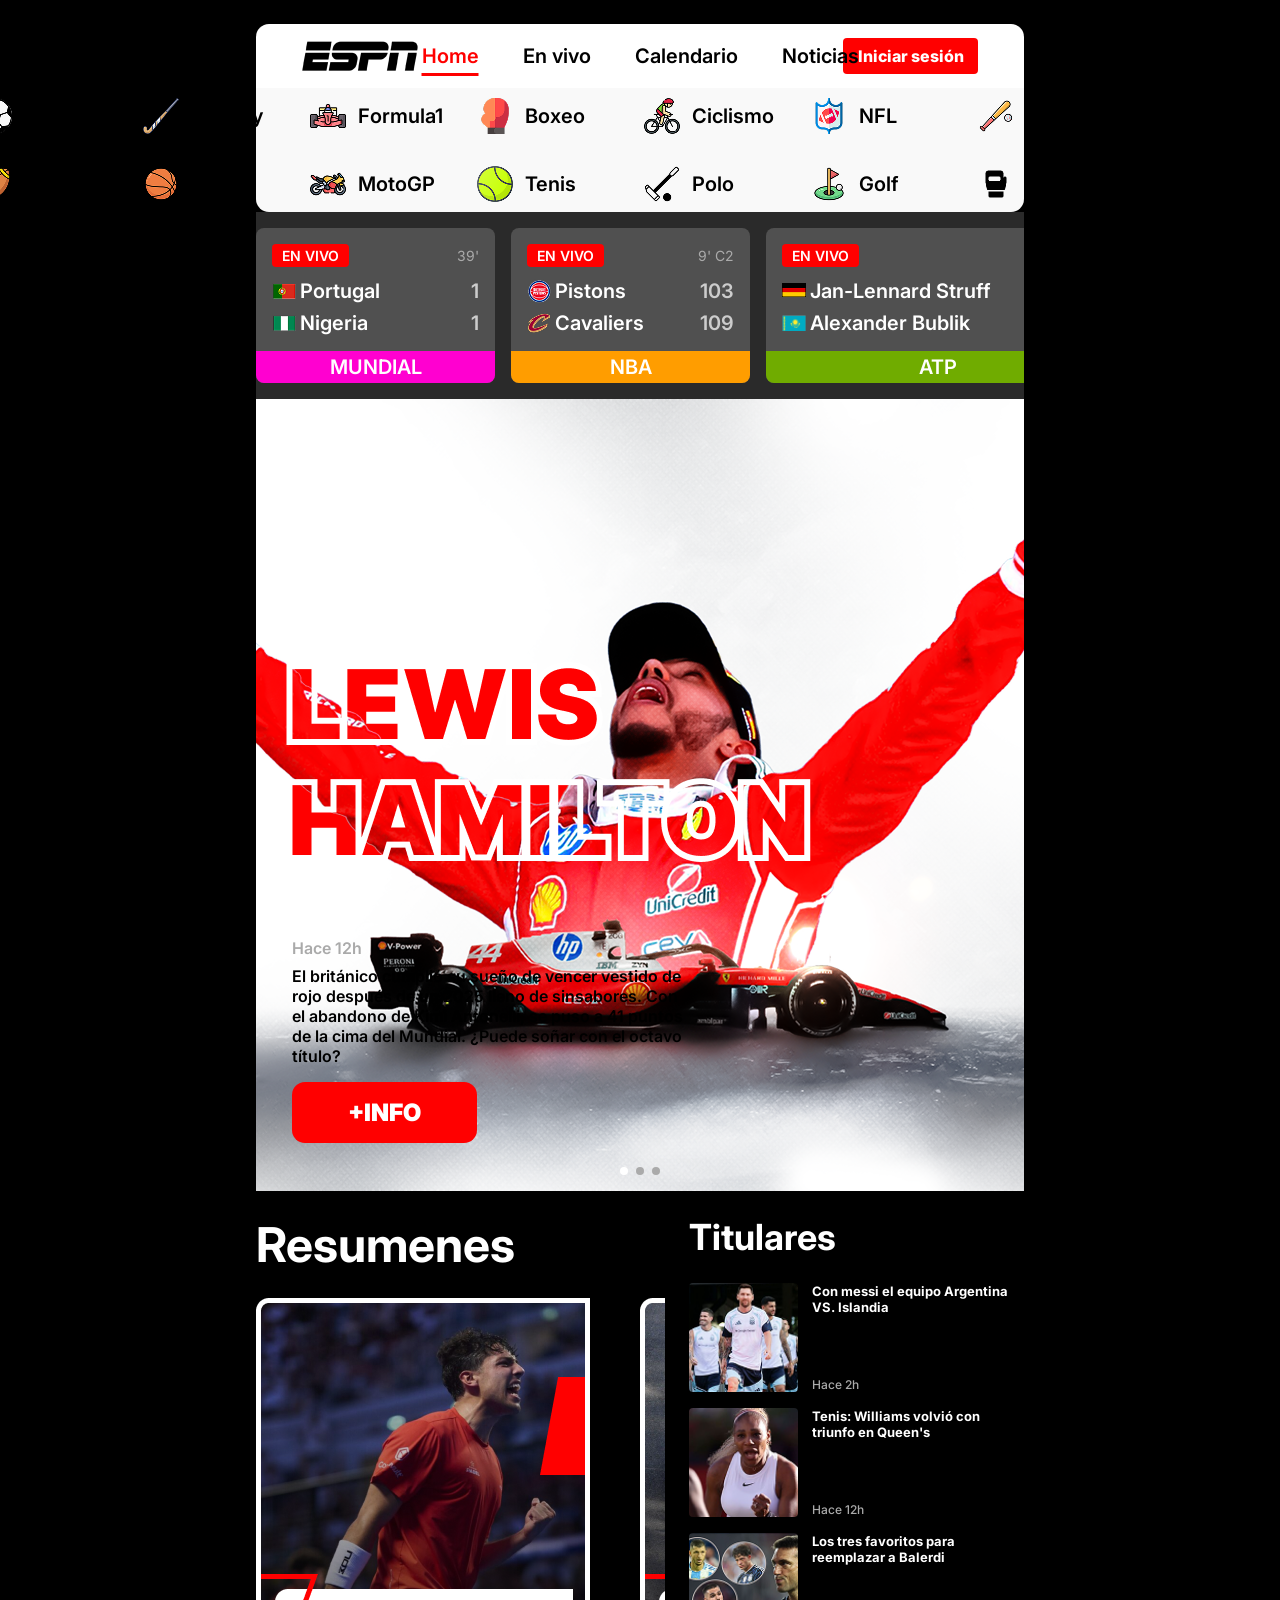
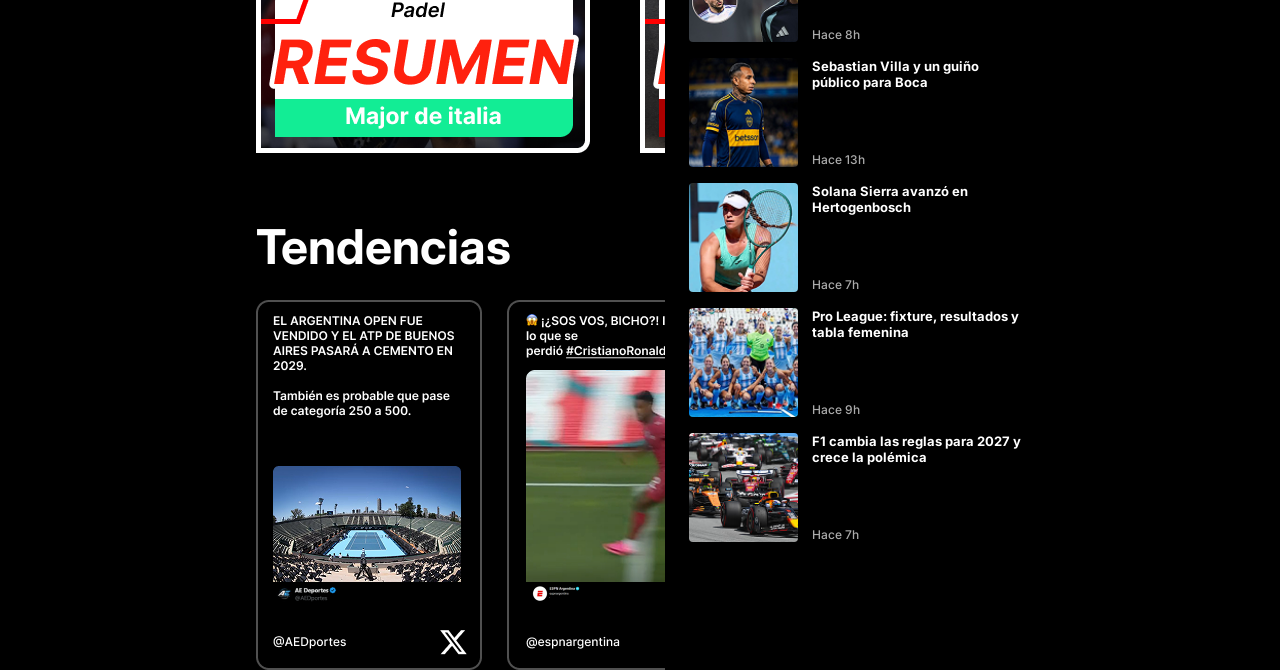
==== index.html @ 05c55518 "mas cambios potentes" ====
<!DOCTYPE html>
<html lang="es">
<head>
  <meta charset="UTF-8">
  <meta name="viewport" content="width=device-width, initial-scale=1.0">
  <title>ESPN Argentina</title>
  <link rel="preconnect" href="https://fonts.googleapis.com">
  <link rel="preconnect" href="https://fonts.gstatic.com" crossorigin>
  <link href="https://fonts.googleapis.com/css2?family=Inter:wght@400;500;600;700;800&display=swap" rel="stylesheet">
  <link rel="stylesheet" href="styles.css">
</head>
<body>

  <header class="navbar" id="navbar">
    <div class="navbar__inner">
      <a href="index.html" class="navbar__logo">
        <img src="assets/logo.png" alt="ESPN" width="116" height="30">
      </a>

      <nav class="navbar__nav">
        <a href="index.html" class="navbar__link navbar__link--active">Home</a>
        <a href="en-vivo.html" class="navbar__link">En vivo</a>
        <a href="calendario.html" class="navbar__link">Calendario</a>
        <a href="noticias.html" class="navbar__link">Noticias</a>
      </nav>

      <div class="navbar__actions">
        <button class="navbar__login">Iniciar sesión</button>
      </div>
    </div>
  </header>

  <!-- Grid de deportes: visible al cargar la home (Estado 2) -->
  <div class="sports-grid" id="sportsGrid">
    <div class="sports-grid__row">
      <a href="futbol.html" class="sports-grid__item">
        <img src="assets/menu/futbol.png" alt="" width="36" height="36">
        <span>Futbol</span>
      </a>
      <a href="hockey.html" class="sports-grid__item">
        <img src="assets/menu/hockey.png" alt="" width="36" height="36">
        <span>Hockey</span>
      </a>
      <a href="formula1.html" class="sports-grid__item">
        <img src="assets/menu/formula1.png" alt="" width="36" height="36">
        <span>Formula1</span>
      </a>
      <a href="boxeo.html" class="sports-grid__item">
        <img src="assets/menu/boxeo.png" alt="" width="36" height="36">
        <span>Boxeo</span>
      </a>
      <a href="ciclismo.html" class="sports-grid__item">
        <img src="assets/menu/ciclismo.png" alt="" width="36" height="36">
        <span>Ciclismo</span>
      </a>
      <a href="nfl.html" class="sports-grid__item">
        <img src="assets/menu/nfl.png" alt="" width="36" height="36">
        <span>NFL</span>
      </a>
      <a href="mlb.html" class="sports-grid__item">
        <img src="assets/menu/mlb.png" alt="" width="36" height="36">
        <span>MLB</span>
      </a>
      <a href="run.html" class="sports-grid__item">
        <img src="assets/menu/run.png" alt="" width="36" height="36">
        <span>RUN</span>
      </a>
    </div>
    <div class="sports-grid__row">
      <a href="rugby.html" class="sports-grid__item">
        <img src="assets/menu/rugby.png" alt="" width="36" height="36">
        <span>Rugby</span>
      </a>
      <a href="nba.html" class="sports-grid__item">
        <img src="assets/menu/nba.png" alt="" width="36" height="36">
        <span>NBA</span>
      </a>
      <a href="motogp.html" class="sports-grid__item">
        <img src="assets/menu/motogp.png" alt="" width="36" height="36">
        <span>MotoGP</span>
      </a>
      <a href="tenis.html" class="sports-grid__item">
        <img src="assets/menu/tenis.png" alt="" width="36" height="36">
        <span>Tenis</span>
      </a>
      <a href="polo.html" class="sports-grid__item">
        <img src="assets/menu/polo.png" alt="" width="36" height="36">
        <span>Polo</span>
      </a>
      <a href="golf.html" class="sports-grid__item">
        <img src="assets/menu/golf.png" alt="" width="36" height="36">
        <span>Golf</span>
      </a>
      <a href="mma.html" class="sports-grid__item">
        <img src="assets/menu/mma.png" alt="" width="36" height="36">
        <span>MMA</span>
      </a>
      <div class="sports-grid__item sports-grid__item--empty"></div>
    </div>
  </div>

  <!-- Flecha toggle: visible solo en Estado 1 (scrolleado) -->
  <button class="sports-toggle" id="sportsToggle" aria-label="Mostrar deportes">
    <svg width="36" height="36" viewBox="0 0 24 24" fill="none" stroke="currentColor" stroke-width="2" stroke-linecap="round" stroke-linejoin="round">
      <polyline points="6 9 12 15 18 9"></polyline>
    </svg>
  </button>

  <!-- Grid flotante: se abre con la flecha cuando ya se hizo scroll (no empuja contenido) -->
  <div class="sports-grid sports-grid--floating" id="sportsGridFloating">
    <div class="sports-grid__row">
      <a href="futbol.html" class="sports-grid__item">
        <img src="assets/menu/futbol.png" alt="" width="36" height="36">
        <span>Futbol</span>
      </a>
      <a href="hockey.html" class="sports-grid__item">
        <img src="assets/menu/hockey.png" alt="" width="36" height="36">
        <span>Hockey</span>
      </a>
      <a href="formula1.html" class="sports-grid__item">
        <img src="assets/menu/formula1.png" alt="" width="36" height="36">
        <span>Formula1</span>
      </a>
      <a href="boxeo.html" class="sports-grid__item">
        <img src="assets/menu/boxeo.png" alt="" width="36" height="36">
        <span>Boxeo</span>
      </a>
      <a href="ciclismo.html" class="sports-grid__item">
        <img src="assets/menu/ciclismo.png" alt="" width="36" height="36">
        <span>Ciclismo</span>
      </a>
      <a href="nfl.html" class="sports-grid__item">
        <img src="assets/menu/nfl.png" alt="" width="36" height="36">
        <span>NFL</span>
      </a>
      <a href="mlb.html" class="sports-grid__item">
        <img src="assets/menu/mlb.png" alt="" width="36" height="36">
        <span>MLB</span>
      </a>
      <a href="run.html" class="sports-grid__item">
        <img src="assets/menu/run.png" alt="" width="36" height="36">
        <span>RUN</span>
      </a>
    </div>
    <div class="sports-grid__row">
      <a href="rugby.html" class="sports-grid__item">
        <img src="assets/menu/rugby.png" alt="" width="36" height="36">
        <span>Rugby</span>
      </a>
      <a href="nba.html" class="sports-grid__item">
        <img src="assets/menu/nba.png" alt="" width="36" height="36">
        <span>NBA</span>
      </a>
      <a href="motogp.html" class="sports-grid__item">
        <img src="assets/menu/motogp.png" alt="" width="36" height="36">
        <span>MotoGP</span>
      </a>
      <a href="tenis.html" class="sports-grid__item">
        <img src="assets/menu/tenis.png" alt="" width="36" height="36">
        <span>Tenis</span>
      </a>
      <a href="polo.html" class="sports-grid__item">
        <img src="assets/menu/polo.png" alt="" width="36" height="36">
        <span>Polo</span>
      </a>
      <a href="golf.html" class="sports-grid__item">
        <img src="assets/menu/golf.png" alt="" width="36" height="36">
        <span>Golf</span>
      </a>
      <a href="mma.html" class="sports-grid__item">
        <img src="assets/menu/mma.png" alt="" width="36" height="36">
        <span>MMA</span>
      </a>
       <div class="sports-grid__item sports-grid__item--empty"></div>
    </div>
  </div>

<div class="scores-bar">
  <div class="scores-track">

    <a href="#" class="score-card">
      <div class="score-card__header">
        <span class="score-card__live">EN VIVO</span>
        <span class="score-card__time">39'</span>
      </div>
      <div class="score-card__teams">
        <div class="score-card__team">
          <img src="assets/banderas/portugal.png" alt="Portugal" width="24" height="24">
          <span class="score-card__name">Portugal</span>
          <span class="score-card__score">1</span>
        </div>
        <div class="score-card__team">
          <img src="assets/banderas/nigeria.png" alt="Nigeria" width="24" height="24">
          <span class="score-card__name">Nigeria</span>
          <span class="score-card__score">1</span>
        </div>
      </div>
      <span class="score-card__league" style="background-color: var(--color-mundial);">MUNDIAL</span>
    </a>

    <a href="#" class="score-card">
      <div class="score-card__header">
        <span class="score-card__live">EN VIVO</span>
        <span class="score-card__time">9' C2</span>
      </div>
      <div class="score-card__teams">
        <div class="score-card__team">
          <img src="assets/escudos/pistons.png" alt="Pistons" width="24" height="24">
          <span class="score-card__name">Pistons</span>
          <span class="score-card__score">103</span>
        </div>
        <div class="score-card__team">
          <img src="assets/escudos/cavaliers.png" alt="Cavaliers" width="24" height="24">
          <span class="score-card__name">Cavaliers</span>
          <span class="score-card__score">109</span>
        </div>
      </div>
      <span class="score-card__league" style="background-color: var(--color-nba);">NBA</span>
    </a>

    <a href="#" class="score-card score-card--tenis">
      <div class="score-card__header">
        <span class="score-card__live">EN VIVO</span>
        <span class="score-card__time">3er set</span>
      </div>
      <div class="score-card__teams">
        <div class="score-card__team">
          <img src="assets/banderas/alemania.png" alt="" width="24" height="24">
          <span class="score-card__name">Jan-Lennard Struff</span>
          <div class="score-card__sets">
            <span class="winner">6</span>
            <span class="winner">6</span>
            <span>2</span>
          </div>
        </div>
        <div class="score-card__team">
          <img src="assets/banderas/kazajistan.png" alt="" width="24" height="24">
          <span class="score-card__name">Alexander Bublik</span>
          <div class="score-card__sets">
            <span>7</span>
            <span>3</span>
            <span class="winner">6</span>
          </div>
        </div>
      </div>
      <span class="score-card__league" style="background-color: var(--color-tenis);">ATP</span>
    </a>

    <a href="#" class="score-card score-card--no-result">
      <div class="score-card__header">
        <span class="score-card__when">Hoy</span>
        <span class="score-card__time">20:00HS</span>
      </div>
      <div class="score-card__teams">
        <div class="score-card__team">
          <img src="assets/escudos/realmadrid.png" alt="Real Madrid" width="24" height="24">
          <span class="score-card__name">Real Madrid</span>
        </div>
        <div class="score-card__team">
          <img src="assets/escudos/barcelona.png" alt="Barcelona" width="24" height="24">
          <span class="score-card__name">Barcelona</span>
        </div>
      </div>
      <span class="score-card__league" style="background-color: var(--color-laliga);">LALIGA</span>
    </a>

    <a href="#" class="score-card">
      <div class="score-card__header">
        <span class="score-card__when">Mañana</span>
        <span class="score-card__time">21:30HS</span>
      </div>
      <div class="score-card__teams">
        <div class="score-card__team">
          <img src="assets/escudos/spurs.png" alt="Spurs" width="24" height="24">
          <span class="score-card__name">Spurs</span>
        </div>
        <div class="score-card__team">
          <img src="assets/escudos/knicks.png" alt="Knicks" width="24" height="24">
          <span class="score-card__name">Knicks</span>
        </div>
      </div>
      <span class="score-card__league" style="background-color: var(--color-nba);">NBA</span>
    </a>

  </div>
</div>

  <section class="hero">
    <div class="hero__track" id="heroTrack">
      <div class="hero__slide">
        <img src="assets/hero/hamilton.png" alt="Lewis Hamilton" class="hero__img">
        <div class="hero__content">
          <span class="hero__time">Hace 12h</span>
          <p class="hero__text hero__text--black">El británico cumplió su sueño de vencer vestido de rojo después de un 2025 lleno de sinsabores. Con el abandono de Kimi Antonelli, se puso a 41 puntos de la cima del Mundial. ¿Puede soñar con el octavo título?</p>
          <a href="#" class="hero__btn">+INFO</a>
        </div>
      </div>
      <div class="hero__slide">
        <img src="assets/hero/slide2.png" alt="Slide 2" class="hero__img">
        <div class="hero__content">
          <span class="hero__time">Hace 20h</span>
          <p class="hero__text hero__text--white">Texto de la segunda noticia destacada del carrusel.</p>
          <a href="#" class="hero__btn">+INFO</a>
        </div>
      </div>
      <div class="hero__slide">
        <img src="assets/hero/slide3.png" alt="Slide 3" class="hero__img">
        <div class="hero__content">
          <span class="hero__time">Hace 1h</span>
          <p class="hero__text hero__text--white">Texto de la tercera noticia destacada del carrusel.</p>
          <a href="#" class="hero__btn">+INFO</a>
        </div>
      </div>
    </div>
    <div class="hero__dots" id="heroDots">
      <button class="hero__dot hero__dot--active"></button>
      <button class="hero__dot"></button>
      <button class="hero__dot"></button>
    </div>
  </section>

  <section class="content-section">

  <div class="columna-izquierda">

    <div class="resumenes-col">
      <h2 class="section-title">Resumenes</h2>
      <div class="resumenes-carousel">
        <div class="resumenes-track" id="resumenesTrack">
          <a href="#" class="resumen-card">
            <img src="assets/resumenes/resumen1.png" alt="Resumen 1">
          </a>
          <a href="#" class="resumen-card">
            <img src="assets/resumenes/resumen2.png" alt="Resumen 2">
          </a>
          <a href="#" class="resumen-card">
            <img src="assets/resumenes/resumen3.png" alt="Resumen 3">
          </a>
          <a href="#" class="resumen-card">
            <img src="assets/resumenes/resumen4.png" alt="Resumen 4">
          </a>
        </div>
      </div>
    </div>

    <div class="tendencias-col">
      <h2 class="section-title">Tendencias</h2>
      <div class="tendencias-carousel">
        <div class="tendencias-track" id="tendenciasTrack">
          <a href="#" class="tendencia-card">
            <img src="assets/tendencias/tendencia1.png" alt="Tendencia 1">
          </a>
          <a href="#" class="tendencia-card">
            <img src="assets/tendencias/tendencia2.png" alt="Tendencia 2">
          </a>
          <a href="#" class="tendencia-card">
            <img src="assets/tendencias/tendencia3.png" alt="Tendencia 3">
          </a>
          <a href="#" class="tendencia-card">
            <img src="assets/tendencias/tendencia4.png" alt="Tendencia 4">
          </a>
          <a href="#" class="tendencia-card">
            <img src="assets/tendencias/tendencia5.png" alt="Tendencia 5">
          </a>
        </div>
      </div>
    </div>

  </div>

  <div class="titulares-col">
    <h2 class="section-title section-title--36">Titulares</h2>
    <div class="titulares-list">
      <a href="#" class="titular-item">
        <img src="assets/titulares/titular1.png" alt="" width="109" height="109">
        <div class="titular-item__text">
          <p class="titular-item__title">Con messi el equipo Argentina VS. Islandia</p>
          <span class="titular-item__time">Hace 2h</span>
        </div>
      </a>
      <a href="#" class="titular-item">
        <img src="assets/titulares/titular2.png" alt="" width="109" height="109">
        <div class="titular-item__text">
          <p class="titular-item__title">Tenis: Williams volvió con triunfo en Queen's</p>
          <span class="titular-item__time">Hace 12h</span>
        </div>
      </a>
      <a href="#" class="titular-item">
        <img src="assets/titulares/titular3.png" alt="" width="109" height="109">
        <div class="titular-item__text">
          <p class="titular-item__title">Los tres favoritos para reemplazar a Balerdi</p>
          <span class="titular-item__time">Hace 8h</span>
        </div>
      </a>
      <a href="#" class="titular-item">
        <img src="assets/titulares/titular4.png" alt="" width="109" height="109">
        <div class="titular-item__text">
          <p class="titular-item__title">Sebastian Villa y un guiño público para Boca</p>
          <span class="titular-item__time">Hace 13h</span>
        </div>
      </a>
      <a href="#" class="titular-item">
        <img src="assets/titulares/titular5.png" alt="" width="109" height="109">
        <div class="titular-item__text">
          <p class="titular-item__title">Solana Sierra avanzó en Hertogenbosch</p>
          <span class="titular-item__time">Hace 7h</span>
        </div>
      </a>
      <a href="#" class="titular-item">
  <img src="assets/titulares/titular6.png" alt="" width="109" height="109">
  <div class="titular-item__text">
    <p class="titular-item__title">Pro League: fixture, resultados y tabla femenina</p>
    <span class="titular-item__time">Hace 9h</span>
  </div>
</a>
<a href="#" class="titular-item">
  <img src="assets/titulares/titular7.png" alt="" width="109" height="109">
  <div class="titular-item__text">
    <p class="titular-item__title">F1 cambia las reglas para 2027 y crece la polémica</p>
    <span class="titular-item__time">Hace 7h</span>
  </div>
</a>
    </div>
  </div>

</section>

  <script src="script.js"></script>
</body>
</html>
---- styles.css ----
* {
  margin: 0;
  padding: 0;
  box-sizing: border-box;
}

:root {
  --color-red: #FF0000;
  --color-red-hover: #CC0000;
  --color-black: #000000;
  --color-white: #FFFFFF;
  --color-nav-secondary-bg: #F9F9F9;
  --color-mundial: #FF00D0;
--color-nba: #FF9D00;
--color-laliga: #006AAC;
--color-tenis: #70AC00;
--color-ufc: #330376;
--color-f1: #AC0000;

  --font-main: 'Inter', sans-serif;

  --grid-margin-desktop: 256px;
  --grid-gutter-desktop: 24px;
}

body {
  font-family: var(--font-main);
  background-color: var(--color-black);
  color: var(--color-white);
  padding-top: 212px;
}

.navbar {
  width: calc(100% - 512px);
  height: 64px;
  background-color: var(--color-white);
  display: flex;
  align-items: center;
  position: fixed;
  top: 24px;
  left: 256px;
  border-radius: 13px 13px 0 0;
  z-index: 100;
}

.navbar__inner {
  width: 100%;
  height: 100%;
  display: flex;
  align-items: center;
  padding-left: 46px;
  padding-right: 46px;
  position: relative;
}

.navbar__logo {
  display: flex;
  align-items: center;
  flex-shrink: 0;
}

.navbar__logo img {
  width: 116px;
  height: 30px;
  display: block;
}

.navbar__nav {
  display: flex;
  align-items: center;
  gap: 44px;
  position: absolute;
  left: 50%;
  transform: translateX(-50%);
  white-space: nowrap;
}

.navbar__link {
  font-family: var(--font-main);
  font-weight: 600;
  font-size: 20px;
  color: var(--color-black);
  text-decoration: none;
  position: relative;
  line-height: 2;
  white-space: nowrap;
}

.navbar__link--active {
  color: var(--color-red);
}

.navbar__link--active::after {
  content: '';
  position: absolute;
  left: 0;
  bottom: 0;
  width: 100%;
  height: 3px;
  background-color: var(--color-red);
}

.navbar__actions {
  display: flex;
  align-items: center;
  margin-left: auto;
}

.navbar__login {
  width: 135px;
  height: 36px;
  background-color: var(--color-red);
  color: var(--color-white);
  border: none;
  border-radius: 4px;
  font-family: var(--font-main);
  font-weight: 800;
  font-size: 16px;
  cursor: pointer;
  transition: background-color 0.15s ease;
}

.navbar__login:hover {
  background-color: var(--color-red-hover);
}

.sports-grid {
  width: calc(100% - 512px);
  height: 124px;
  background-color: var(--color-nav-secondary-bg);
  display: flex;
  flex-direction: column;
  align-items: center;
  justify-content: center;
  border-radius: 0 0 13px 13px;
  position: fixed;
  top: 88px;
  left: 256px;
  z-index: 97;
}

.sports-grid__row {
  display: flex;
}

.sports-grid__item {
  width: 167px;
  height: 44px;
  display: flex;
  align-items: center;
  gap: 12px;
  padding: 4px;
  text-decoration: none;
  color: var(--color-black);
  font-family: var(--font-main);
  font-weight: 600;
  font-size: 20px;
  border-radius: 4px;
  transition: background-color 0.15s ease, color 0.15s ease;
}

.sports-grid__item img {
  width: 36px;
  height: 36px;
  flex-shrink: 0;
}

.sports-grid__item--empty {
  visibility: hidden;
  pointer-events: none;
}

.sports-grid__item:hover {
  background-color: #3B3B3B;
  color: var(--color-white);
}

.sports-grid__row:first-child {
  margin-bottom: 24px;
}

.sports-grid--floating {
  display: none;
  position: absolute;
  top: 88px;
  left: 0;
  z-index: 99;
}

.sports-grid--floating.sports-grid--open {
  display: flex;
}

.sports-grid--collapsed {
  visibility: hidden;
}

.sports-toggle {
  display: none;
  position: fixed;
  top: 88px;
  left: 50%;
  transform: translateX(-50%);
  width: 131px;
  height: 48px;
  background-color: var(--color-white);
  border: none;
  border-radius: 0 0 13px 13px;
  align-items: center;
  justify-content: center;
  color: var(--color-black);
  cursor: pointer;
  z-index: 98;
}

.sports-toggle--visible {
  display: flex;
}

.sports-toggle--open svg {
  transform: rotate(180deg);
}

.sports-toggle svg {
  transition: transform 0.2s ease;
}

.scores-bar {
  width: calc(100% - 512px);
  margin-left: 256px;
  background-color: #2A2A2A;
  overflow: hidden;
  padding: 0;
}

.scores-track {
  display: flex;
  gap: 16px;
  overflow-x: auto;
  scrollbar-width: none;
  -ms-overflow-style: none;
  padding: 16px 0;
}

.scores-track::-webkit-scrollbar {
  display: none;
}

.score-card {
  flex-shrink: 0;
  width: 239px;
  background-color: #505050;
  border-radius: 8px;
  padding: 16px;
  padding-bottom: 48px; /* espacio para que la franja absoluta no pise el contenido */
  display: flex;
  flex-direction: column;
  gap: 12px;
  color: var(--color-white);
  position: relative;
}

.score-card--tenis {
  width: 343px;
}

.score-card--no-result {
  height: auto;
}

.score-card__header {
  display: flex;
  align-items: center;
  justify-content: space-between;
}

.score-card__live {
  background-color: var(--color-red);
  color: var(--color-white);
  font-family: var(--font-main);
  font-weight: 600;
  font-size: 14px;
  padding: 3px 10px;
  border-radius: 4px;
}

.score-card__when {
  font-family: var(--font-main);
  font-weight: 600;
  font-size: 14px;
  color: var(--color-white);
}

.score-card__time {
  font-family: var(--font-main);
  font-size: 14px;
  color: #AAAAAA;
  margin-left: auto;
}

.score-card__league {
  position: absolute;
  bottom: 0;
  left: 0;
  width: 100%;
  height: 32px;
  display: flex;
  align-items: center;
  justify-content: center;
  font-family: var(--font-main);
  font-weight: 600;
  font-size: 20px;
  color: var(--color-white);
  border-radius: 0 0 8px 8px;
}

.score-card__teams {
  display: flex;
  flex-direction: column;
  gap: 8px;
}

.score-card__team {
  display: flex;
  align-items: center;
  gap: 4px;
}

.score-card__name {
  font-family: var(--font-main);
  font-weight: 600;
  font-size: 20px;
  flex: 1;
}

.score-card__score {
  font-family: var(--font-main);
  font-weight: 600;
  font-size: 20px;
  color: #CCCCCC;
  position: absolute;
  right: 16px;
}

.score-card__sets {
  display: flex;
  gap: 12px;
  margin-left: auto;
}

.score-card__sets span {
  font-family: var(--font-main);
  font-weight: 600;
  font-size: 20px;
  color: #CCCCCC;
}

.score-card__sets span.winner {
  color: var(--color-red);
}

a.score-card {
  text-decoration: none;
  color: var(--color-white);
  cursor: pointer;
  transition: opacity 0.15s ease;
}

a.score-card:hover {
  opacity: 0.85;
}

.hero {
  width: calc(100% - 512px);
  margin-left: 256px;
  position: relative;
  overflow: hidden;
}

.hero__track {
  display: flex;
  transition: transform 0.6s ease;
}

.hero__slide {
  flex-shrink: 0;
  width: 100%;
  position: relative;
}

.hero__img {
  width: 100%;
  height: 792px;
  object-fit: cover;
  display: block;
}

.hero__content {
  position: absolute;
  bottom: 48px;
  left: 36px;
  display: flex;
  flex-direction: column;
  gap: 0;
}

.hero__time {
  font-family: var(--font-main);
  font-weight: 600;
  font-size: 16px;
  color: #AAAAAA;
  margin-bottom: 8px;
}

.hero__text {
  font-family: var(--font-main);
  font-weight: 600;
  font-size: 16px;
  max-width: 400px;
  margin-bottom: 16px;
}

.hero__text--white {
  color: var(--color-white);
}

.hero__text--black {
  color: var(--color-black);
}

.hero__btn {
  display: inline-block;
  background-color: var(--color-red);
  color: var(--color-white);
  font-family: var(--font-main);
  font-weight: 900;
  font-size: 24px;
  padding: 16px 56px;
  border-radius: 13px;
  text-decoration: none;
  align-self: flex-start;
  transition: background-color 0.15s ease;
}

.hero__btn:hover {
  background-color: var(--color-red-hover);
}

.hero__dots {
  position: absolute;
  bottom: 16px;
  left: 50%;
  transform: translateX(-50%);
  display: flex;
  gap: 8px;
}

.hero__dot {
  width: 8px;
  height: 8px;
  border-radius: 50%;
  border: none;
  background-color: #AAAAAA;
  cursor: pointer;
  padding: 0;
  transition: background-color 0.3s ease;
}

.hero__dot--active {
  background-color: var(--color-white);
}

/* =====================
   SECCIÓN RESUMENES + TENDENCIAS + TITULARES
   ===================== */

.content-section {
  width: calc(100% - 512px);
  margin-left: 256px;
  display: flex;
  gap: 24px;
  margin-top: 24px;
  align-items: stretch;
}

.section-title {
  font-family: var(--font-main);
  font-weight: 700;
  font-size: 48px;
  color: var(--color-white);
  margin-bottom: 24px;
}

.section-title--36 {
  font-size: 36px;
}

/* --- Columna izquierda: Resumenes + Tendencias --- */
.columna-izquierda {
  flex: 1;
  min-width: 0;
  display: flex;
  flex-direction: column;
}

.resumenes-col {
  width: 100%;
}

.tendencias-col {
  width: 100%;
  margin-top: 64px;
}

.resumenes-carousel,
.tendencias-carousel {
  overflow: hidden;
  width: 100%;
}

.resumenes-track {
  display: flex;
  gap: 50px;
  transition: transform 0.6s ease;
}

.resumen-card {
  flex-shrink: 0;
  width: 334px;
  height: 455px;
  display: block;
}

.resumen-card img {
  width: 100%;
  height: 100%;
  object-fit: cover;
  display: block;
}

.tendencias-track {
  display: flex;
  gap: 25px;
  transition: transform 0.6s ease;
}

.tendencia-card {
  flex-shrink: 0;
  width: 226px;
  height: 370px;
  display: block;
}

.tendencia-card img {
  width: 100%;
  height: 100%;
  object-fit: cover;
  display: block;
}

/* --- Columna derecha: Titulares --- */
.titulares-col {
  width: 335px;
  flex-shrink: 0;
  display: flex;
  flex-direction: column;
}

.titulares-list {
  display: flex;
  flex-direction: column;
  gap: 16px;
}

.titular-item {
  display: flex;
  gap: 14px;
  text-decoration: none;
  color: var(--color-white);
}

.titular-item img {
  width: 109px;
  height: 109px;
  object-fit: cover;
  border-radius: 4px;
  flex-shrink: 0;
}

.titular-item__text {
  display: flex;
  flex-direction: column;
  justify-content: space-between;
}

.titular-item__title {
  font-family: var(--font-main);
  font-weight: 700;
  font-size: 13px;
  color: var(--color-white);
}

.titular-item__time {
  font-family: var(--font-main);
  font-weight: 500;
  font-size: 12px;
  color: #AAAAAA;
}
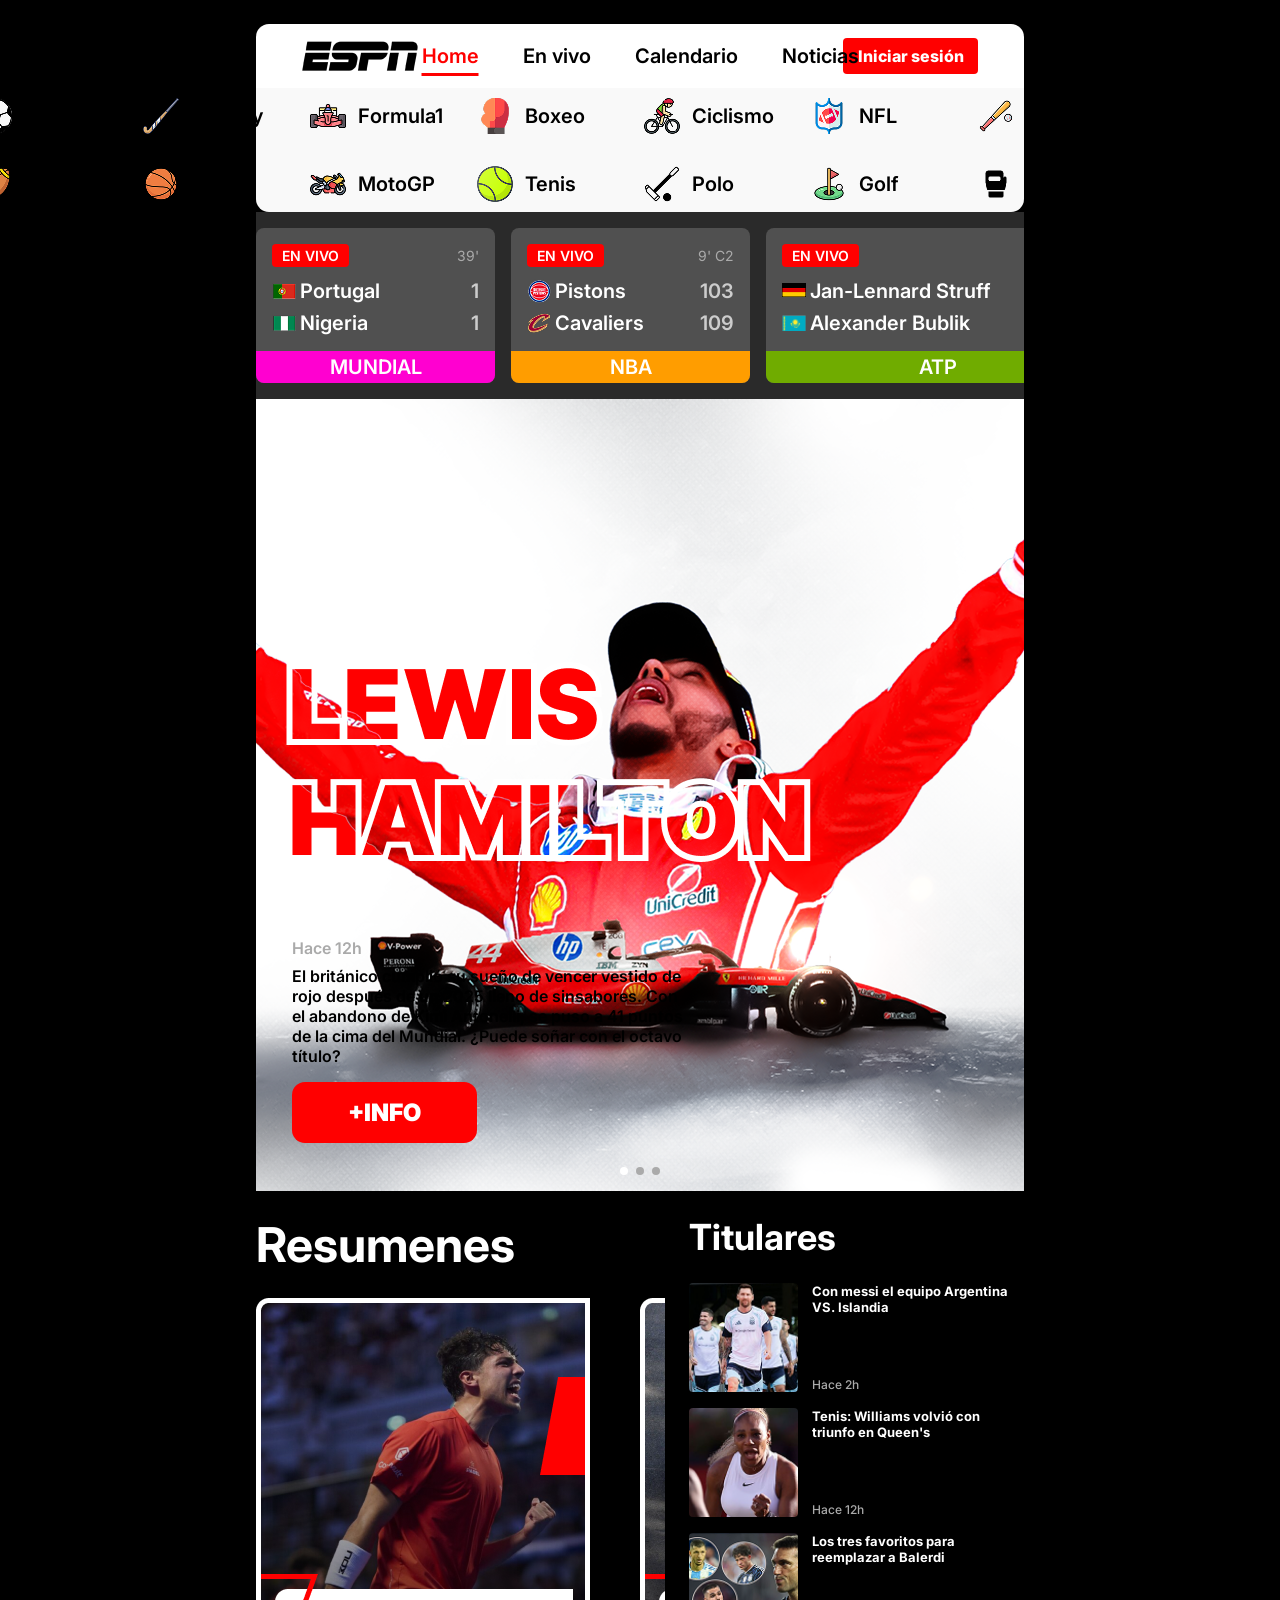
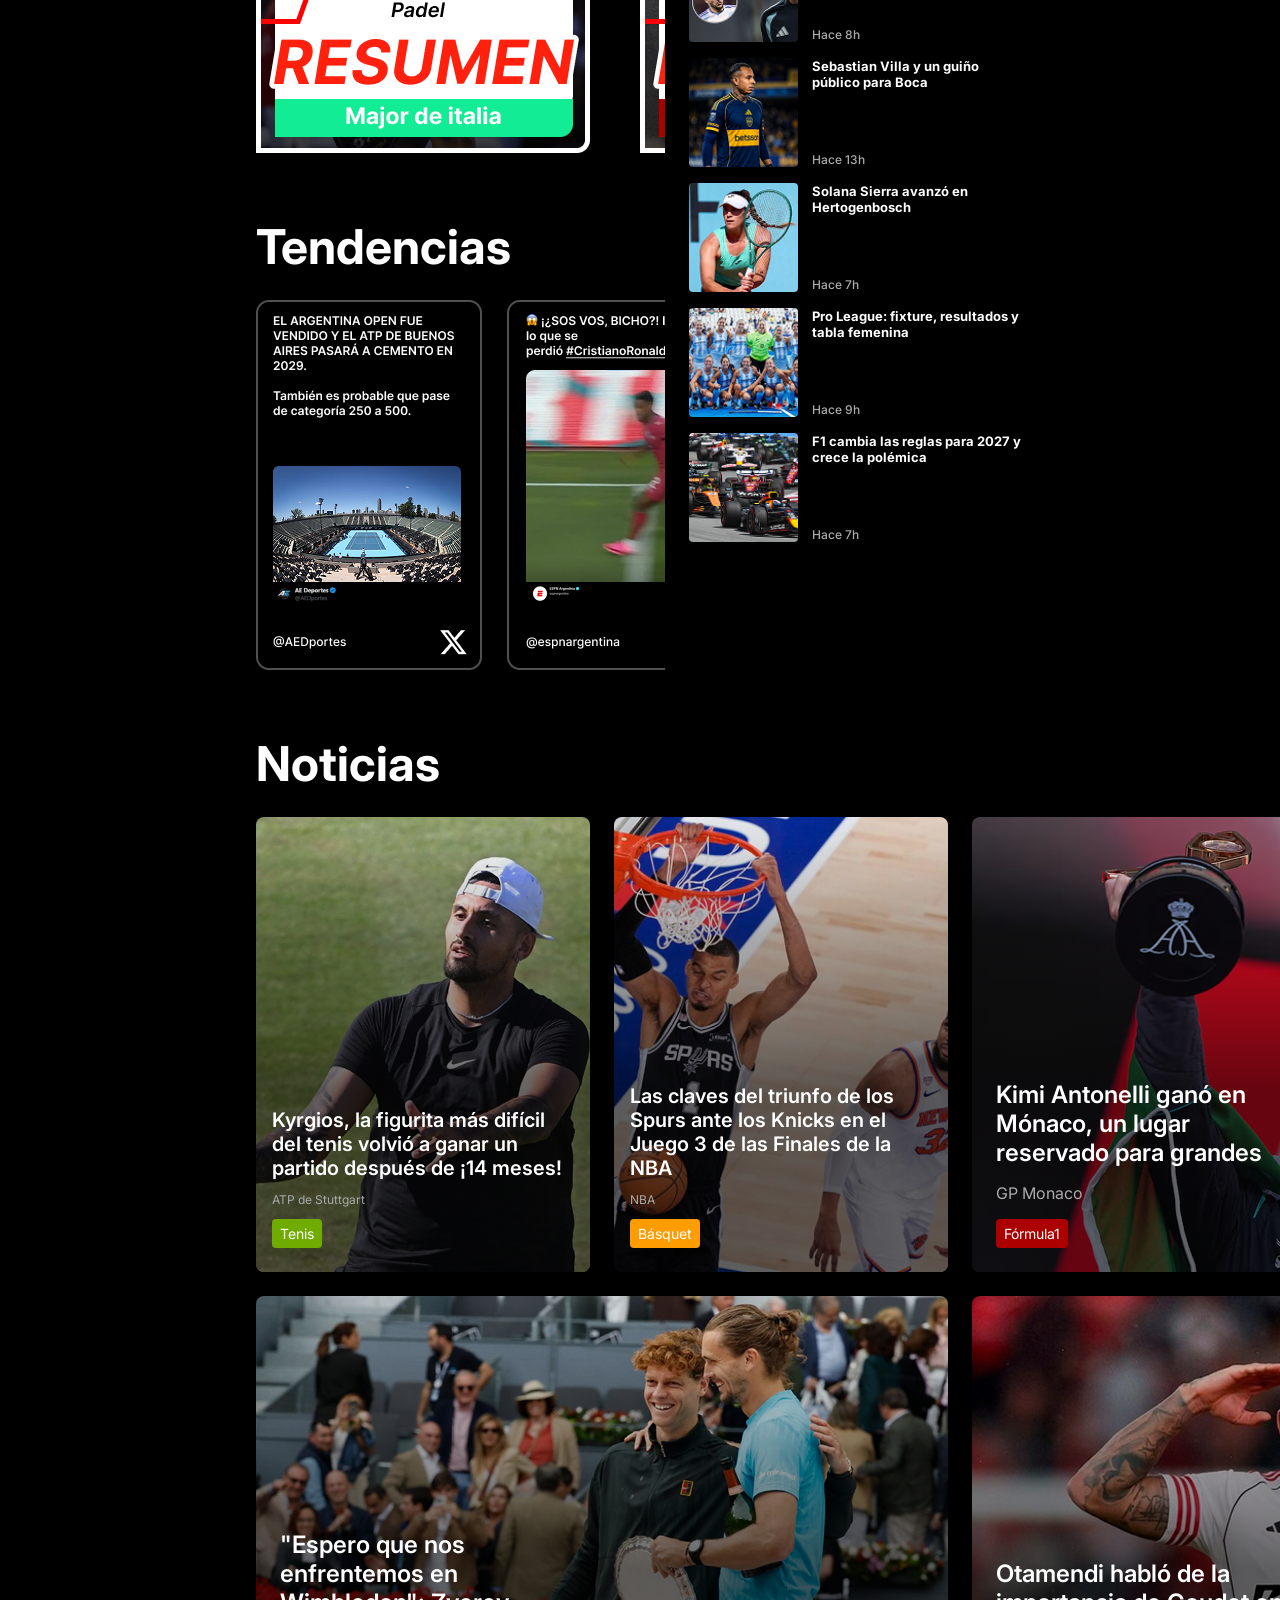
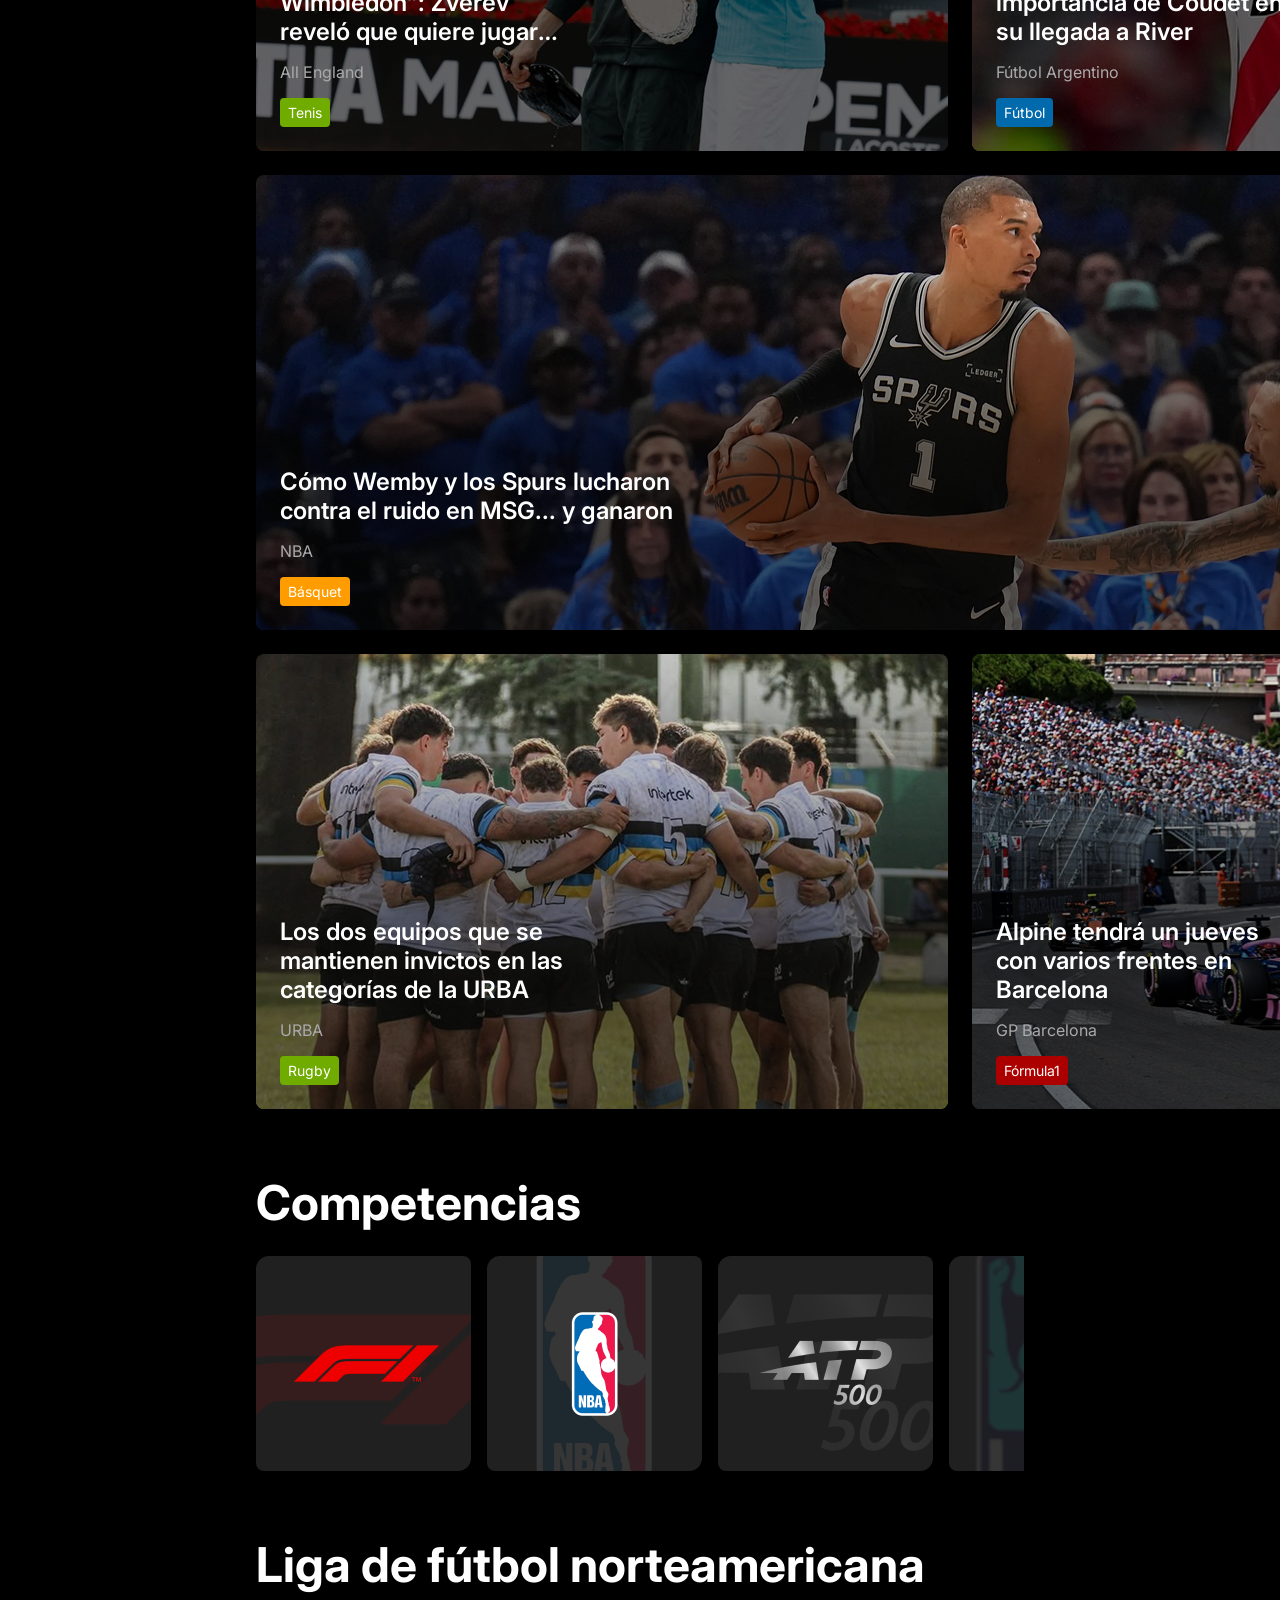
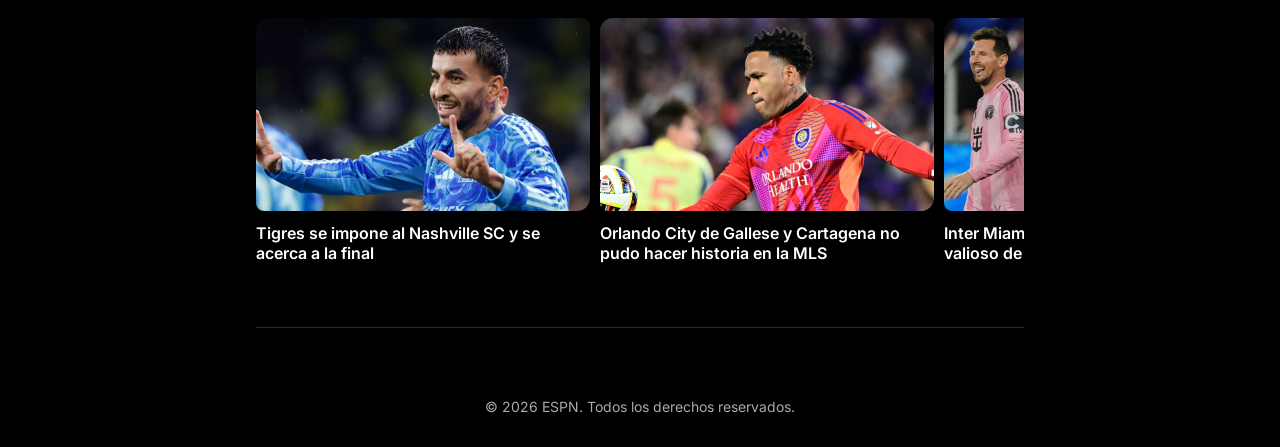
==== commit a753ab89: "fin de home" ====
--- a/index.html
+++ b/index.html
@@ -425,6 +425,174 @@
 
 </section>
 
+<section class="noticias-section">
+  <h2 class="section-title">Noticias</h2>
+
+  <div class="noticias-row">
+    <a href="#" class="news-card news-card--v1">
+      <img src="assets/noticias/noticia1.png" alt="" class="news-card__img">
+      <div class="news-card__gradient"></div>
+      <div class="news-card__overlay">
+        <p class="news-card__title">Kyrgios, la figurita más difícil del tenis volvió a ganar un partido después de ¡14 meses!</p>
+        <span class="news-card__league">ATP de Stuttgart</span>
+        <span class="news-card__tag" style="background-color: var(--color-tenis);">Tenis</span>
+      </div>
+    </a>
+
+    <a href="#" class="news-card news-card--v1">
+      <img src="assets/noticias/noticia2.png" alt="" class="news-card__img">
+      <div class="news-card__gradient"></div>
+      <div class="news-card__overlay">
+        <p class="news-card__title">Las claves del triunfo de los Spurs ante los Knicks en el Juego 3 de las Finales de la NBA</p>
+        <span class="news-card__league">NBA</span>
+        <span class="news-card__tag" style="background-color: var(--color-nba);">Básquet</span>
+      </div>
+    </a>
+
+    <a href="#" class="news-card news-card--v2">
+      <img src="assets/noticias/noticia3.png" alt="" class="news-card__img">
+      <div class="news-card__gradient"></div>
+      <div class="news-card__overlay news-card__overlay--v2">
+        <p class="news-card__title news-card__title--v2">Kimi Antonelli ganó en Mónaco, un lugar reservado para grandes</p>
+        <span class="news-card__league news-card__league--v2">GP Monaco</span>
+        <span class="news-card__tag" style="background-color: var(--color-f1);">Fórmula1</span>
+      </div>
+    </a>
+  </div>
+
+  <div class="noticias-row">
+    <a href="#" class="news-card news-card--v2">
+      <img src="assets/noticias/noticia4.png" alt="" class="news-card__img">
+      <div class="news-card__gradient"></div>
+      <div class="news-card__overlay news-card__overlay--v2">
+        <p class="news-card__title news-card__title--v2">"Espero que nos enfrentemos en Wimbledon": Zverev reveló que quiere jugar contra Sinner en el All England</p>
+        <span class="news-card__league news-card__league--v2">All England</span>
+        <span class="news-card__tag" style="background-color: var(--color-tenis);">Tenis</span>
+      </div>
+    </a>
+
+    <a href="#" class="news-card news-card--v2">
+      <img src="assets/noticias/noticia5.png" alt="" class="news-card__img">
+      <div class="news-card__gradient"></div>
+      <div class="news-card__overlay news-card__overlay--v2">
+        <p class="news-card__title news-card__title--v2">Otamendi habló de la importancia de Coudet en su llegada a River</p>
+        <span class="news-card__league news-card__league--v2">Fútbol Argentino</span>
+        <span class="news-card__tag" style="background-color: var(--color-laliga);">Fútbol</span>
+      </div>
+    </a>
+  </div>
+
+  <a href="#" class="news-card news-card--v3">
+    <img src="assets/noticias/noticia6.png" alt="" class="news-card__img">
+    <div class="news-card__gradient"></div>
+    <div class="news-card__overlay news-card__overlay--v3">
+      <p class="news-card__title news-card__title--v2">Cómo Wemby y los Spurs lucharon contra el ruido en MSG... y ganaron</p>
+      <span class="news-card__league news-card__league--v2">NBA</span>
+      <span class="news-card__tag" style="background-color: var(--color-nba);">Básquet</span>
+    </div>
+  </a>
+
+  <div class="noticias-row">
+  <a href="#" class="news-card news-card--v2">
+    <img src="assets/noticias/noticia7.png" alt="" class="news-card__img">
+    <div class="news-card__gradient"></div>
+    <div class="news-card__overlay news-card__overlay--v2">
+      <p class="news-card__title news-card__title--v2">Los dos equipos que se mantienen invictos en las categorías de la URBA</p>
+      <span class="news-card__league news-card__league--v2">URBA</span>
+      <span class="news-card__tag" style="background-color: var(--color-tenis);">Rugby</span>
+    </div>
+  </a>
+
+  <a href="#" class="news-card news-card--v2">
+    <img src="assets/noticias/noticia8.png" alt="" class="news-card__img">
+    <div class="news-card__gradient"></div>
+    <div class="news-card__overlay news-card__overlay--v2">
+      <p class="news-card__title news-card__title--v2">Alpine tendrá un jueves con varios frentes en Barcelona</p>
+      <span class="news-card__league news-card__league--v2">GP Barcelona</span>
+      <span class="news-card__tag" style="background-color: var(--color-f1);">Fórmula1</span>
+    </div>
+  </a>
+</div>
+
+</section>
+
+<section class="logo-carousel-section">
+  <h2 class="section-title">Competencias</h2>
+  <div class="logo-carousel">
+    <div class="logo-carousel__track" id="competenciasTrack">
+      <a href="#" class="logo-carousel__item">
+        <img src="assets/competencias/competencia1.png" alt="FIFA">
+      </a>
+      <a href="#" class="logo-carousel__item">
+        <img src="assets/competencias/competencia2.png" alt="F1">
+      </a>
+      <a href="#" class="logo-carousel__item">
+        <img src="assets/competencias/competencia3.png" alt="NBA">
+      </a>
+      <a href="#" class="logo-carousel__item">
+        <img src="assets/competencias/competencia4.png" alt="ATP 500">
+      </a>
+      <a href="#" class="logo-carousel__item">
+        <img src="assets/competencias/competencia5.png" alt="LPF">
+      </a>
+      <a href="#" class="logo-carousel__item">
+        <img src="assets/competencias/competencia6.png" alt="ABA">
+      </a>
+      <a href="#" class="logo-carousel__item">
+        <img src="assets/competencias/competencia7.png" alt="ABA">
+      </a>
+      <a href="#" class="logo-carousel__item">
+        <img src="assets/competencias/competencia8.png" alt="ABA">
+      </a>
+      <a href="#" class="logo-carousel__item">
+        <img src="assets/competencias/competencia9.png" alt="ABA">
+      </a>
+      <a href="#" class="logo-carousel__item">
+        <img src="assets/competencias/competencia10.png" alt="ABA">
+      </a>
+      <a href="#" class="logo-carousel__item">
+        <img src="assets/competencias/competencia11.png" alt="ABA">
+      </a>
+      <a href="#" class="logo-carousel__item">
+        <img src="assets/competencias/competencia12.png" alt="ABA">
+      </a>
+    </div>
+  </div>
+</section>
+
+<section class="news-carousel-section">
+  <h2 class="section-title">Liga de fútbol norteamericana</h2>
+  <div class="news-carousel">
+    <div class="news-carousel__track">
+      <a href="#" class="news-carousel__item">
+        <img src="assets/carrusel-noticias/mls1.png" alt="">
+        <p class="news-carousel__text">Tigres se impone al Nashville SC y se acerca a la final</p>
+      </a>
+      <a href="#" class="news-carousel__item">
+        <img src="assets/carrusel-noticias/mls2.png" alt="">
+        <p class="news-carousel__text">Orlando City de Gallese y Cartagena no pudo hacer historia en la MLS</p>
+      </a>
+      <a href="#" class="news-carousel__item">
+        <img src="assets/carrusel-noticias/mls3.png" alt="">
+        <p class="news-carousel__text">Inter Miami se convirtió en el equipo más valioso de la MLS</p>
+      </a>
+      <a href="#" class="news-carousel__item">
+        <img src="assets/carrusel-noticias/mls4.png" alt="">
+        <p class="news-carousel__text">Luis Abram dejó de ser jugador del Atlanta United</p>
+      </a>
+      <a href="#" class="news-carousel__item">
+        <img src="assets/carrusel-noticias/mls5.png" alt="">
+        <p class="news-carousel__text">Tenso cruce en el duelo entre Lionel Messi y Maxi Moralez</p>
+      </a>
+    </div>
+  </div>
+</section>
+
+<footer class="footer">
+  <img src="assets/logo.png" alt="ESPN" width="100" height="26" class="footer__logo">
+  <p class="footer__text">© 2026 ESPN. Todos los derechos reservados.</p>
+</footer>
+
   <script src="script.js"></script>
 </body>
 </html>
--- a/styles.css
+++ b/styles.css
@@ -605,4 +605,240 @@
   font-weight: 500;
   font-size: 12px;
   color: #AAAAAA;
+}
+
+/* =====================
+   SECCIÓN NOTICIAS
+   ===================== */
+
+.noticias-section {
+  width: calc(100% - 512px);
+  margin-left: 256px;
+  margin-top: 64px;
+}
+
+.noticias-row {
+  display: flex;
+  gap: 24px;
+  margin-bottom: 24px;
+}
+
+.news-card {
+  position: relative;
+  display: block;
+  border-radius: 8px;
+  overflow: hidden;
+  height: 455px;
+  text-decoration: none;
+  flex-shrink: 0;
+}
+
+.news-card--v1 {
+  width: 334px;
+}
+
+.news-card--v2 {
+  width: 692px;
+}
+
+.news-card--v3 {
+  width: 1408px;
+  margin-bottom: 24px;
+}
+
+.news-card__img {
+  width: 100%;
+  height: 100%;
+  object-fit: cover;
+  display: block;
+}
+
+.news-card__gradient {
+  position: absolute;
+  bottom: 0;
+  left: 0;
+  width: 100%;
+  height: 100%;
+  background: linear-gradient(to bottom, transparent 0%, rgba(0, 0, 0, 0.6) 60%, rgba(0, 0, 0, 0.6) 100%);
+  pointer-events: none;
+}
+
+.news-card__overlay {
+  position: absolute;
+  bottom: 0;
+  left: 0;
+  width: 100%;
+  height: 100%;
+  padding: 24px 16px;
+  display: flex;
+  flex-direction: column;
+  justify-content: flex-end;
+  gap: 12px;
+  /* ya no tiene background acá */
+}
+
+.news-card__overlay--v2 {
+  width: 50%;
+  padding: 24px;
+  gap: 16px;
+}
+
+.news-card__overlay--v3 {
+  width: 35%;
+  padding: 24px;
+  gap: 16px;
+}
+
+.news-card__title {
+  font-family: var(--font-main);
+  font-weight: 600;
+  font-size: 20px;
+  color: var(--color-white);
+  display: -webkit-box;
+  -webkit-line-clamp: 4;
+  -webkit-box-orient: vertical;
+  overflow: hidden;
+}
+
+.news-card__title--v2 {
+  font-size: 24px;
+}
+
+.news-card__league {
+  font-family: var(--font-main);
+  font-size: 12px;
+  color: #AAAAAA;
+}
+
+.news-card__league--v2 {
+  font-size: 16px;
+}
+
+.news-card__tag {
+  display: inline-block;
+  font-family: var(--font-main);
+  font-size: 14px;
+  color: var(--color-white);
+  padding: 6px 8px;
+  border-radius: 4px;
+  width: fit-content;
+}
+
+/* =====================
+   CARRUSEL DE LOGOS (reutilizable: competencias, equipos, etc)
+   ===================== */
+
+.logo-carousel-section {
+  width: calc(100% - 512px);
+  margin-left: 256px;
+  margin-top: 64px;
+}
+
+.logo-carousel {
+  overflow: hidden;
+  width: 100%;
+}
+
+.logo-carousel__track {
+  display: flex;
+  gap: 16px;
+  transition: transform 0.6s ease;
+}
+
+.logo-carousel__item {
+  flex-shrink: 0;
+  width: 215px;
+  height: 215px;
+  display: block;
+  border-radius: 8px;
+  overflow: hidden;
+}
+
+.logo-carousel__item img {
+  width: 100%;
+  height: 100%;
+  object-fit: cover;
+  display: block;
+}
+
+/* =====================
+   CARRUSEL NOTICIAS (reutilizable: por liga/categoría)
+   ===================== */
+
+.news-carousel-section {
+  width: calc(100% - 512px);
+  margin-left: 256px;
+  margin-top: 64px;
+}
+
+.news-carousel {
+  overflow-x: auto;
+  width: 100%;
+  scrollbar-width: none;
+  -ms-overflow-style: none;
+}
+
+.news-carousel::-webkit-scrollbar {
+  display: none;
+}
+
+.news-carousel__track {
+  display: flex;
+  gap: 10px;
+}
+
+.news-carousel__item {
+  flex-shrink: 0;
+  width: 334px;
+  display: flex;
+  flex-direction: column;
+  text-decoration: none;
+}
+
+.news-carousel__item img {
+  width: 334px;
+  height: 193px;
+  object-fit: cover;
+  display: block;
+  border-radius: 8px;
+}
+
+.news-carousel__text {
+  margin-top: 12px;
+  font-family: var(--font-main);
+  font-weight: 600;
+  font-size: 16px;
+  color: var(--color-white);
+  display: -webkit-box;
+  -webkit-line-clamp: 2;
+  -webkit-box-orient: vertical;
+  overflow: hidden;
+}
+
+/* =====================
+   FOOTER (placeholder simple)
+   ===================== */
+
+.footer {
+  width: calc(100% - 512px);
+  margin-left: 256px;
+  margin-top: 64px;
+  padding: 32px 0;
+  border-top: 1px solid #2A2A2A;
+  display: flex;
+  flex-direction: column;
+  align-items: center;
+  gap: 12px;
+}
+
+.footer__logo {
+  opacity: 0.7;
+}
+
+.footer__text {
+  font-family: var(--font-main);
+  font-weight: 400;
+  font-size: 14px;
+  color: #AAAAAA;
+  text-align: center;
 }
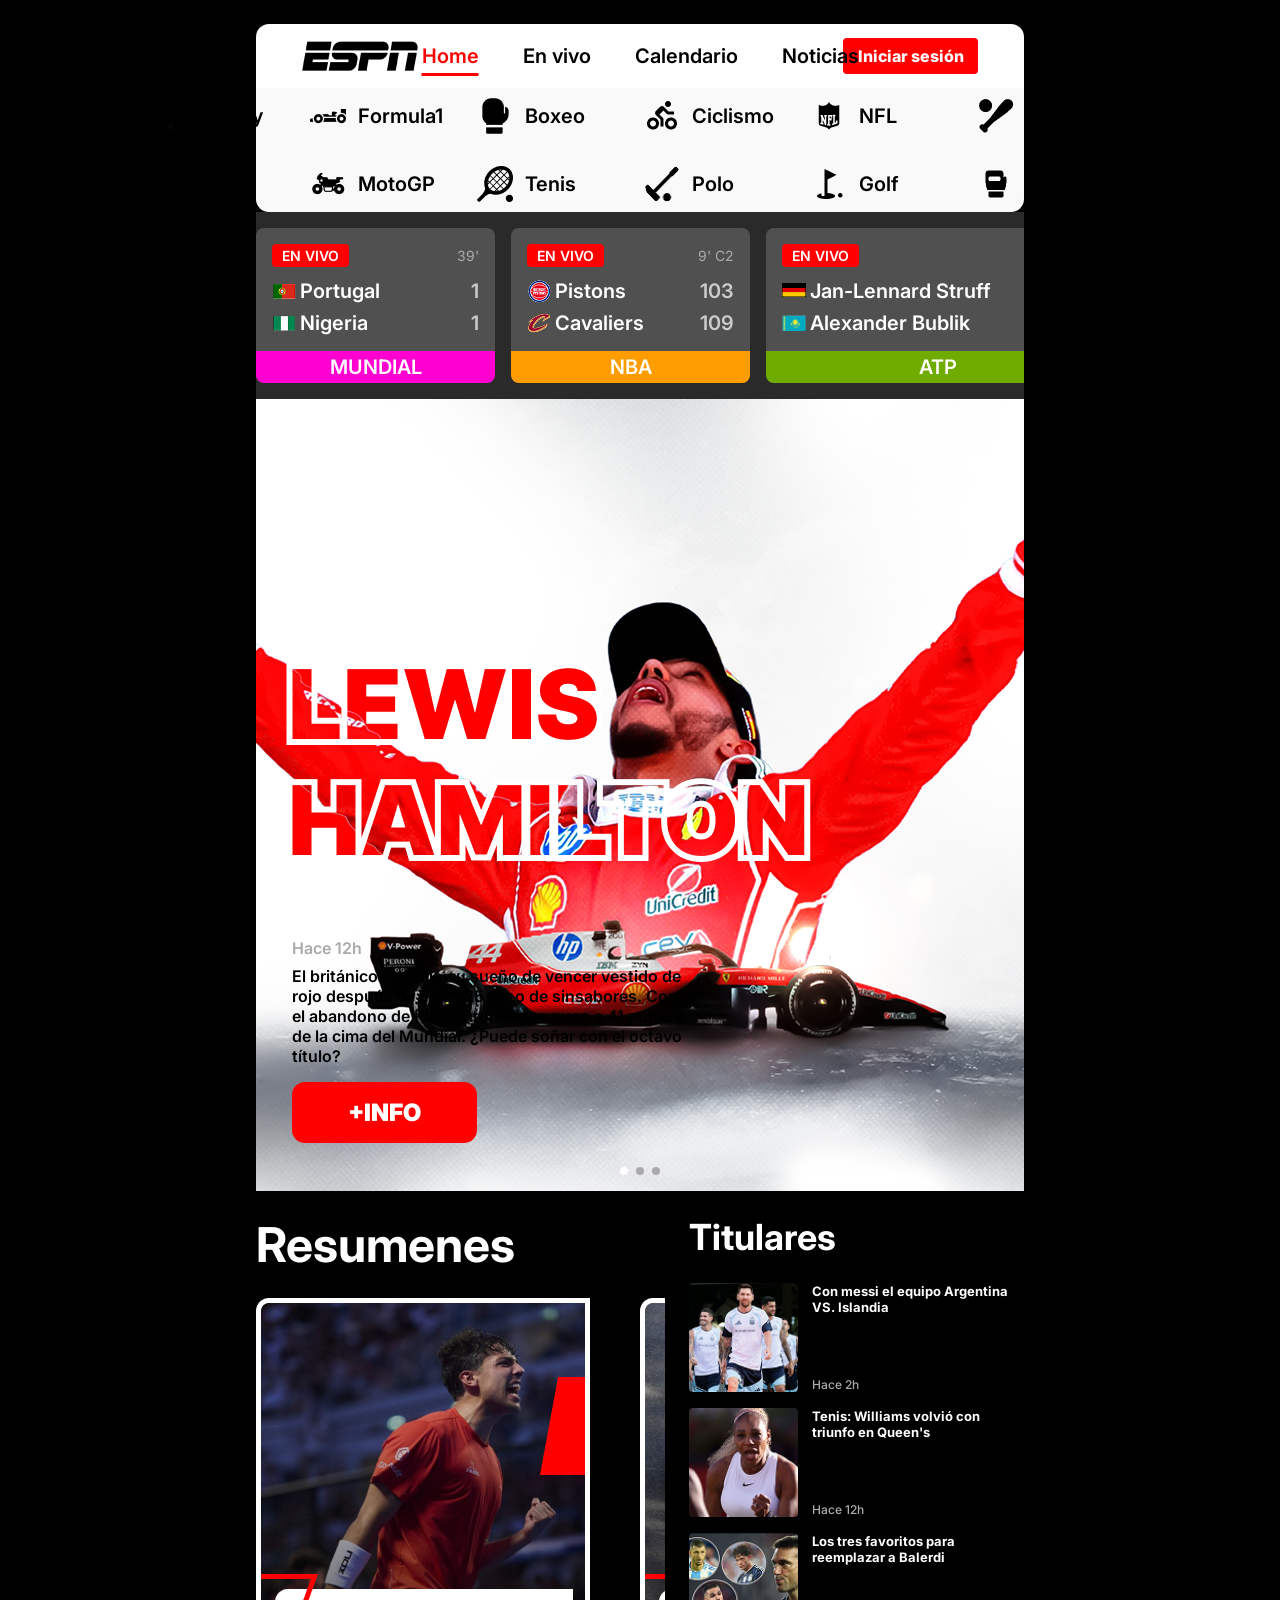
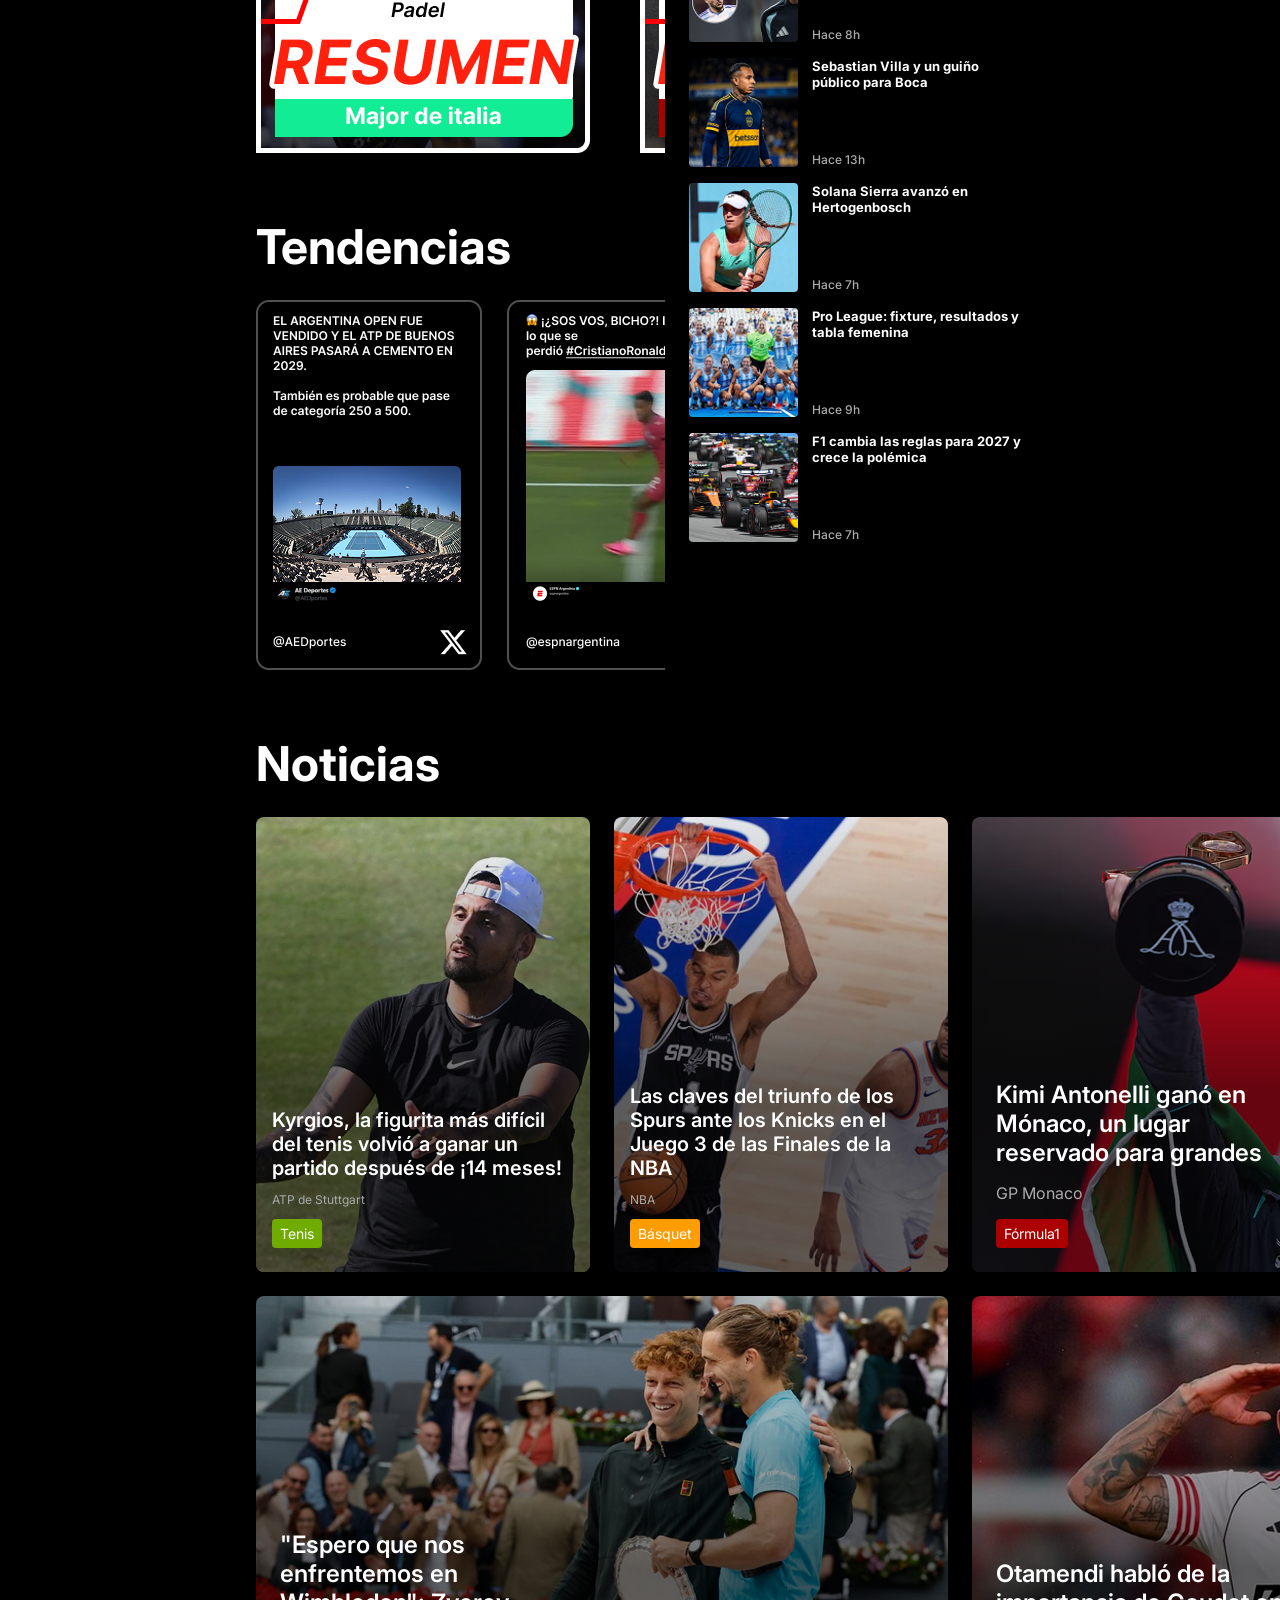
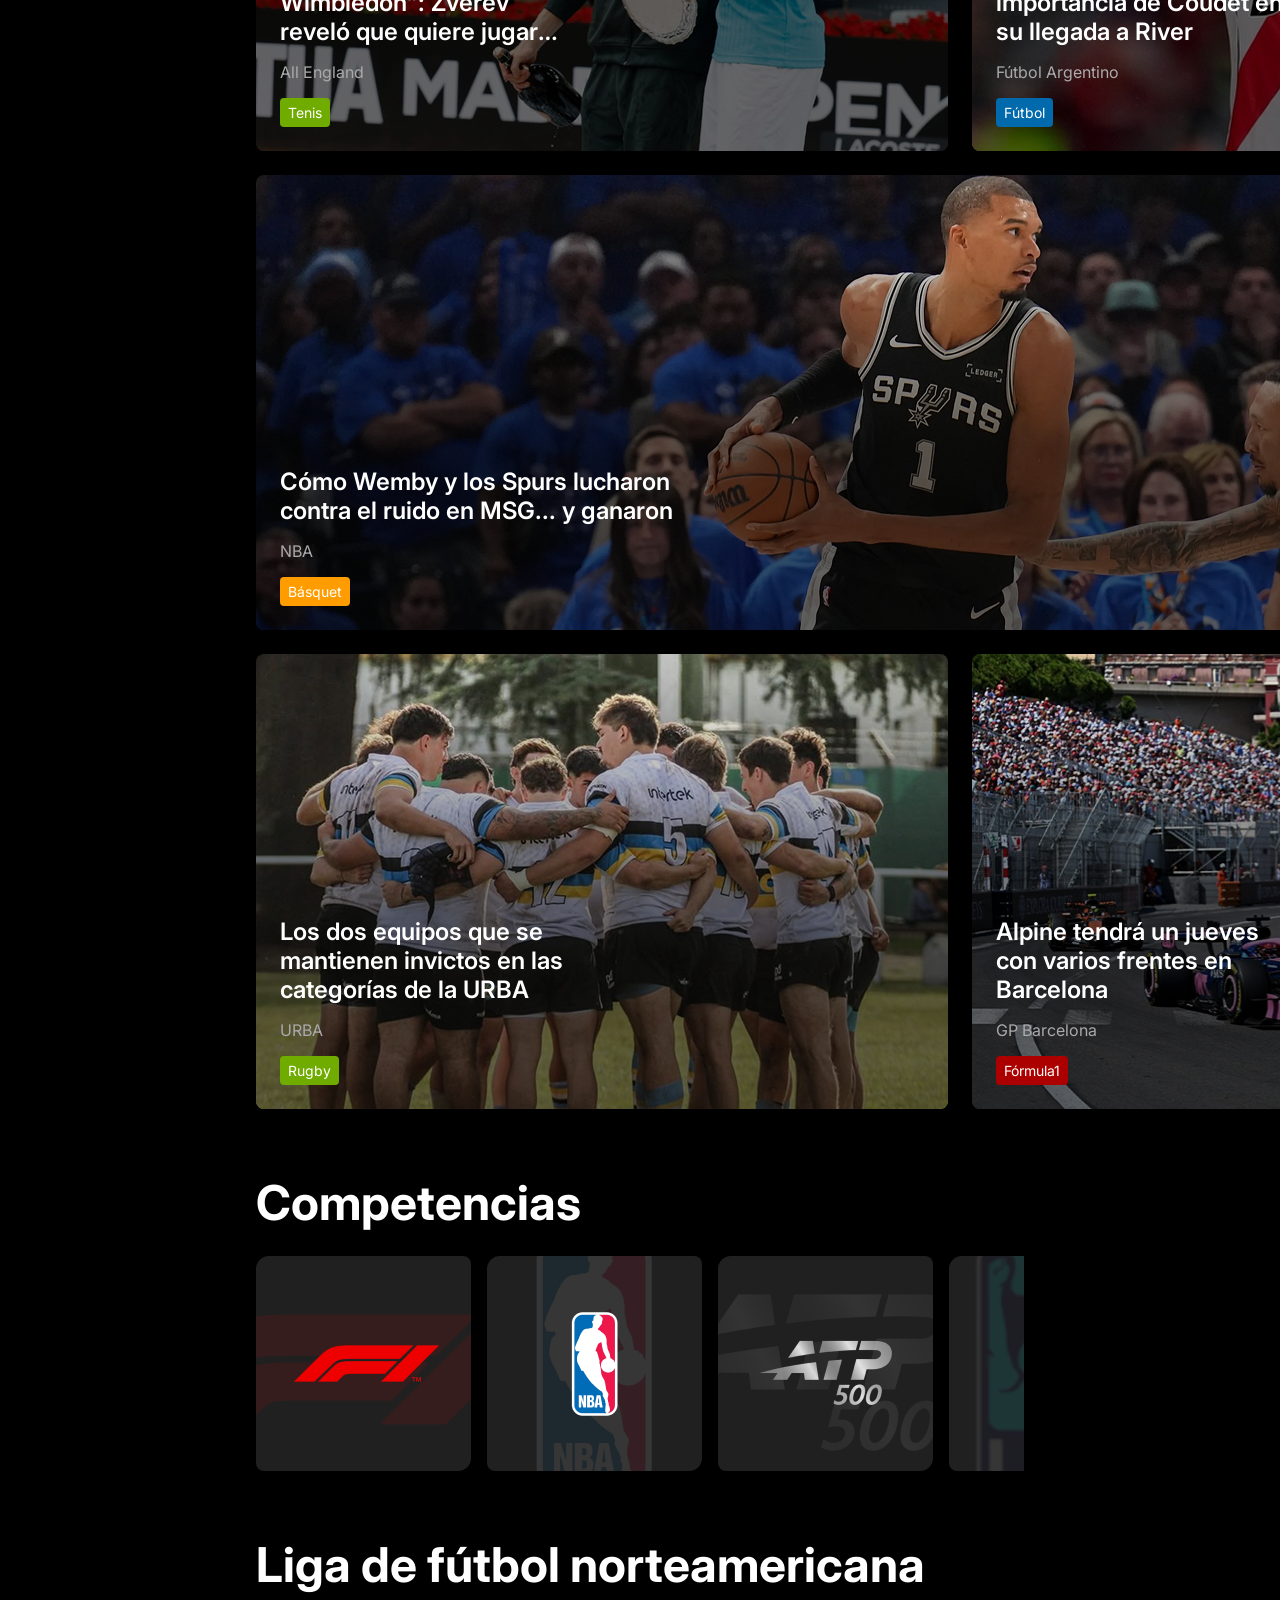
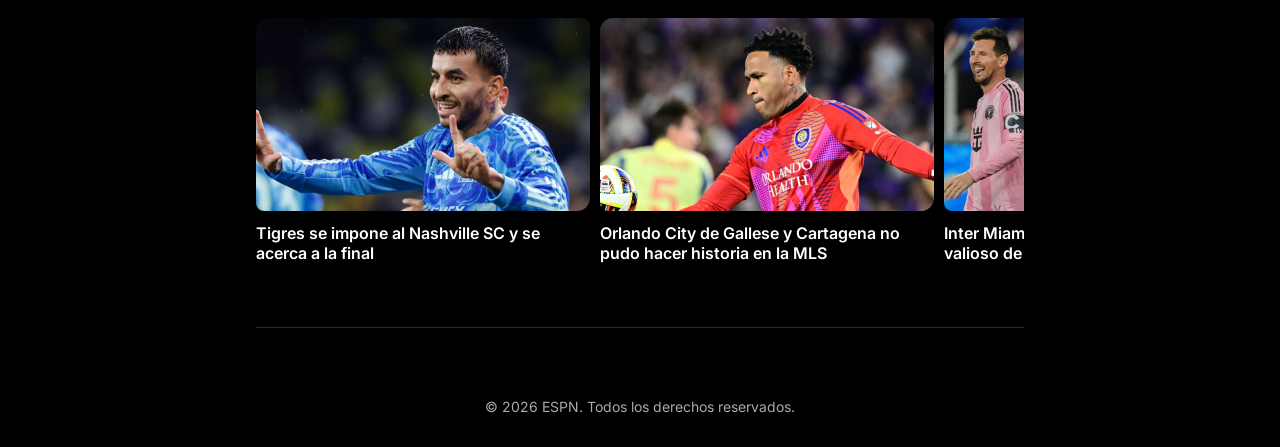
==== commit 1e5f3949: "mucho mas" ====
--- a/index.html
+++ b/index.html
@@ -246,7 +246,7 @@
       <span class="score-card__league" style="background-color: var(--color-tenis);">ATP</span>
     </a>
 
-    <a href="#" class="score-card score-card--no-result">
+    <a href="minuto-a-minuto-rm-barca.html" class="score-card score-card--no-result">
       <div class="score-card__header">
         <span class="score-card__when">Hoy</span>
         <span class="score-card__time">20:00HS</span>
--- a/styles.css
+++ b/styles.css
@@ -841,4 +841,855 @@
   font-size: 14px;
   color: #AAAAAA;
   text-align: center;
+}
+
+/* =====================
+   PÁGINA EN VIVO
+   ===================== */
+
+.en-vivo-page {
+  width: calc(100% - 512px);
+  margin-left: 256px;
+  margin-top: 24px;
+}
+
+.en-vivo-page > .section-title {
+  font-family: var(--font-main);
+  font-weight: 700;
+  font-size: 48px;
+  color: var(--color-white);
+}
+
+/* --- Filtros --- */
+.filters-bar {
+  display: flex;
+  gap: 48px;
+  margin-top: 24px;
+  margin-bottom: 24px;
+}
+
+.filter-btn {
+  display: flex;
+  align-items: center;
+  gap: 12px;
+  padding: 8px 14px;
+  background-color: #3B3B3B;
+  border: none;
+  border-radius: 5px;
+  color: var(--color-white);
+  font-family: var(--font-main);
+  font-weight: 600;
+  font-size: 20px;
+  cursor: pointer;
+}
+
+.filter-btn svg {
+  width: 24px;
+  height: 24px;
+}
+
+/* --- Grupo por deporte --- */
+.sport-group {
+  margin-top: 64px;
+}
+
+.sport-group__header {
+  display: flex;
+  align-items: center;
+  gap: 16px;
+}
+
+.sport-group__header img {
+  width: 45px;
+  height: 45px;
+}
+
+.sport-group__header .section-title {
+  margin-bottom: 0;
+}
+
+.live-cards-row {
+  display: flex;
+  gap: 33px;
+  margin-top: 24px;
+  overflow-x: auto;
+  scrollbar-width: none;
+  -ms-overflow-style: none;
+}
+
+.live-cards-row::-webkit-scrollbar {
+  display: none;
+}
+
+/* --- Card grande de En vivo --- */
+.live-card {
+  flex-shrink: 0;
+  width: 383px;
+  background-color: #505050;
+  border-radius: 8px;
+  text-decoration: none;
+  color: var(--color-white);
+  display: flex;
+  flex-direction: column;
+  padding: 24px 29px 56px 29px;
+  position: relative;
+}
+.live-card__teams {
+  display: flex;
+  justify-content: center;
+  align-items: flex-start;
+  gap: 7px;
+}
+
+.live-card__team {
+  width: 108px;
+  height: 134px;
+  display: flex;
+  flex-direction: column;
+  align-items: center;
+  text-align: center;
+}
+
+.live-card__team img {
+  width: 36px;
+  height: 36px;
+}
+
+.live-card__team-name {
+  margin-top: 4px;
+  font-family: var(--font-main);
+  font-weight: 600;
+  font-size: 20px;
+  color: var(--color-white);
+}
+
+.live-card__team-record {
+  margin-top: 4px;
+  font-family: var(--font-main);
+  font-weight: 600;
+  font-size: 16px;
+  color: #CCCCCC;
+}
+
+.live-card__team-score {
+  margin-top: 4px;
+  font-family: var(--font-main);
+  font-weight: 700;
+  font-size: 32px;
+  color: var(--color-white);
+}
+
+.live-card__center {
+  width: 108px;
+  height: 134px;
+  display: flex;
+  align-items: center;
+  justify-content: center;
+}
+
+.live-card__time {
+  font-family: var(--font-main);
+  font-weight: 600;
+  font-size: 20px;
+  color: var(--color-white);
+}
+
+.live-card__league {
+  position: absolute;
+  bottom: 0;
+  left: 0;
+  width: 100%;
+  height: 32px;
+  display: flex;
+  align-items: center;
+  justify-content: center;
+  font-family: var(--font-main);
+  font-weight: 600;
+  font-size: 20px;
+  color: var(--color-white);
+  border-radius: 0 0 8px 8px;
+}
+
+.live-card__event {
+  height: 44px;
+  display: flex;
+  align-items: center;
+  gap: 8px;
+  padding: 10px 16px;
+  margin-top: 24px;
+  background-color: #0D0D0D;
+  border-radius: 8px;
+}
+
+.live-card__event img {
+  width: 24px;
+  height: 24px;
+}
+
+.live-card__event-text {
+  font-family: var(--font-main);
+  font-weight: 600;
+  font-size: 16px;
+  color: var(--color-white);
+  flex: 1;
+}
+
+.live-card__event-time {
+  font-family: var(--font-main);
+  font-weight: 600;
+  font-size: 16px;
+  color: var(--color-white);
+  margin-left: auto;
+}
+
+/* --- Variante F1 --- */
+.live-card--f1 {
+  padding-bottom: 56px;
+}
+
+.live-card-f1__header {
+  display: flex;
+  justify-content: space-between;
+  align-items: center;
+}
+
+.live-card-f1__gp,
+.live-card-f1__lap {
+  font-family: var(--font-main);
+  font-weight: 600;
+  font-size: 20px;
+  color: var(--color-white);
+}
+
+.live-card__league--center {
+  position: static;
+  width: fit-content;
+  height: auto;
+  padding: 8px 16px;
+  border-radius: 4px;
+  margin: 16px auto 0 auto;
+}
+
+.live-card-f1__drivers {
+  display: flex;
+  flex-direction: column;
+  margin-top: 32px;
+}
+
+.live-card-f1__drivers .live-card__event:first-child {
+  margin-top: 0;
+}
+
+.live-card-f1__drivers .live-card__event {
+  margin-top: 24px;
+}
+
+/* =====================
+   PÁGINA CALENDARIO
+   ===================== */
+
+.calendario-page {
+  width: calc(100% - 512px);
+  margin-left: 256px;
+  margin-top: 24px;
+}
+
+.calendario-page > .section-title {
+  font-family: var(--font-main);
+  font-weight: 700;
+  font-size: 48px;
+  color: var(--color-white);
+}
+
+.day-group {
+  margin-top: 64px;
+}
+
+.day-group .section-title {
+  margin-bottom: 24px;
+}
+
+.calendar-cards-row {
+  display: flex;
+  flex-wrap: wrap;
+  gap: 24px;
+}
+
+.calendar-card {
+  width: 315px;
+  height: 200px;
+  background-color: #505050;
+  border-radius: 8px;
+  padding: 16px;
+  display: flex;
+  flex-direction: column;
+  text-decoration: none;
+  color: var(--color-white);
+  position: relative;
+}
+
+.calendar-card__header {
+  display: flex;
+  justify-content: space-between;
+  align-items: center;
+}
+
+.calendar-card__instance,
+.calendar-card__time {
+  font-family: var(--font-main);
+  font-weight: 600;
+  font-size: 20px;
+  color: #CCCCCC;
+}
+
+.calendar-card__teams {
+  margin-top: 12px;
+  display: flex;
+  flex-direction: column;
+  gap: 24px;
+}
+
+.calendar-card__team {
+  display: flex;
+  align-items: center;
+  gap: 8px;
+}
+
+.calendar-card__team img {
+  width: 36px;
+  height: 36px;
+}
+
+.calendar-card__team-name {
+  font-family: var(--font-main);
+  font-weight: 600;
+  font-size: 24px;
+  color: var(--color-white);
+}
+
+.calendar-card__league {
+  position: absolute;
+  bottom: 0;
+  left: 0;
+  width: 100%;
+  height: 32px;
+  display: flex;
+  align-items: center;
+  justify-content: center;
+  font-family: var(--font-main);
+  font-weight: 600;
+  font-size: 20px;
+  color: var(--color-white);
+  border-radius: 0 0 8px 8px;
+}
+
+/* =====================
+   PÁGINA NOTICIAS
+   ===================== */
+
+.noticias-page {
+  width: calc(100% - 512px);
+  margin-left: 256px;
+  margin-top: 24px;
+}
+
+.noticias-page > .section-title {
+  font-family: var(--font-main);
+  font-weight: 700;
+  font-size: 48px;
+  color: var(--color-white);
+}
+
+.noticias-page .sport-group {
+  margin-top: 64px;
+}
+
+.noticias-page .sport-group .news-carousel {
+  margin-top: 24px;
+}
+
+/* =====================
+   BARRA SECUNDARIA DE DEPORTE (fija)
+   ===================== */
+
+.sport-navbar {
+  width: calc(100% - 512px);
+  margin-left: 256px;
+  height: 72px;
+  background-color: var(--color-nav-secondary-bg);
+  display: flex;
+  align-items: center;
+  position: fixed;
+  top: 88px;
+  left: 0;
+  z-index: 97;
+}
+
+.sport-navbar__sport {
+  display: flex;
+  align-items: center;
+  gap: 12px;
+  margin-left: 32px;
+  flex-shrink: 0;
+}
+
+.sport-navbar__sport img {
+  width: 36px;
+  height: 36px;
+}
+
+.sport-navbar__sport span {
+  font-family: var(--font-main);
+  font-weight: 600;
+  font-size: 20px;
+  color: var(--color-black);
+}
+
+.sport-navbar__links {
+  display: flex;
+  align-items: center;
+  gap: 28px;
+  margin: 0 auto;
+}
+
+.sport-navbar__link {
+  font-family: var(--font-main);
+  font-weight: 400;
+  font-size: 20px;
+  color: var(--color-black);
+  text-decoration: none;
+  position: relative;
+  padding-bottom: 4px;
+}
+
+.sport-navbar__link--active {
+  color: var(--color-red);
+}
+
+.sport-navbar__link--active::after {
+  content: '';
+  position: absolute;
+  left: 0;
+  bottom: 0;
+  width: 100%;
+  height: 2px;
+  background-color: var(--color-red);
+}
+
+/* Como esta barra reemplaza al espacio del sports-grid, ajustamos el padding del body para páginas de deporte */
+.sport-page {
+  width: calc(100% - 512px);
+  margin-left: 256px;
+  margin-top: 0;
+}
+
+body:has(.sport-navbar) {
+  padding-top: 160px; /* 88px navbar + 72px barra secundaria */
+}
+
+/* =====================
+   PÁGINA DE DEPORTE: TENIS
+   ===================== */
+
+.sport-page {
+  width: calc(100% - 512px);
+  margin-left: 256px;
+}
+
+.scores-bar--sport {
+  width: 100%;
+  margin-left: 0;
+  margin-top: 24px;
+  border-radius: 8px;
+}
+
+.sport-page .section-title {
+  font-family: var(--font-main);
+  font-weight: 700;
+  font-size: 48px;
+  color: var(--color-white);
+  margin-bottom: 24px;
+}
+
+.vs-hero {
+  margin-top: 64px;
+}
+
+.vs-hero__img {
+  width: 1408px;
+  height: 455px;
+  object-fit: cover;
+  border-radius: 8px;
+  display: block;
+}
+
+.players-section {
+  margin-top: 64px;
+}
+
+.players-carousel {
+  overflow-x: auto;
+  width: 100%;
+  scrollbar-width: none;
+  -ms-overflow-style: none;
+}
+
+.players-carousel::-webkit-scrollbar {
+  display: none;
+}
+
+.players-carousel__track {
+  display: flex;
+  gap: 16px;
+}
+
+.player-card {
+  flex-shrink: 0;
+  width: 215px;
+  display: block;
+  text-decoration: none;
+  border-radius: 8px;
+  overflow: hidden;
+}
+
+.player-card img {
+  width: 215px;
+  height: 215px;
+  object-fit: cover;
+  display: block;
+}
+
+.player-card__name {
+  display: flex;
+  align-items: center;
+  justify-content: center;
+  height: 52px;
+  background-color: #3B3B3B;
+  font-family: var(--font-main);
+  font-weight: 600;
+  font-size: 16px;
+  color: var(--color-white);
+  text-align: center;
+}
+
+.resumen-section {
+  margin-top: 64px;
+}
+
+.resumen-hero {
+  position: relative;
+  width: 1036px;
+  height: 626px;
+  overflow: hidden;
+  border-radius: 8px;
+  margin: 0 auto;
+}
+
+.resumen-hero__track {
+  display: flex;
+  height: 100%;
+}
+
+.resumen-hero__slide {
+  flex-shrink: 0;
+  width: 100%;
+  height: 100%;
+}
+
+.resumen-hero__img {
+  width: 100%;
+  height: 100%;
+  object-fit: cover;
+  display: block;
+}
+
+.resumen-hero__dots {
+  position: absolute;
+  bottom: 16px;
+  left: 50%;
+  transform: translateX(-50%);
+  display: flex;
+  gap: 8px;
+}
+
+/* =====================
+   PÁGINA DE JUGADOR (SINNER)
+   ===================== */
+
+.player-page {
+  width: calc(100% - 512px);
+  margin-left: 256px;
+  margin-top: 42px;
+}
+
+.player-header {
+  display: flex;
+  justify-content: space-between;
+}
+
+.player-name {
+  display: flex;
+  flex-direction: column;
+  line-height: 0.9;
+}
+
+.player-name__first {
+  font-family: var(--font-main);
+  font-style: italic;
+  font-weight: 400;
+  font-size: 49px;
+  color: var(--color-white);
+}
+
+.player-name__last {
+  font-family: var(--font-main);
+  font-style: italic;
+  font-weight: 900;
+  font-size: 200px;
+  color: var(--color-white);
+  border-bottom: 3px solid var(--color-red);
+  padding-bottom: 8px;
+  width: fit-content;
+}
+
+.player-rank {
+  display: flex;
+  align-items: center;
+  gap: 16px;
+  margin-top: 18px;
+}
+
+.player-rank__flag {
+  width: 101px;
+  height: 68px;
+  object-fit: cover;
+}
+
+.player-rank__text {
+  font-family: var(--font-main);
+  font-style: italic;
+  font-size: 18px;
+  color: var(--color-white);
+}
+
+.player-stats-card {
+  width: 412px;
+  height: 206px;
+  background-color: #3B3B3B;
+  border-radius: 8px;
+  padding: 16px;
+  margin-top: 24px;
+  color: var(--color-white);
+}
+
+.player-stats-card p,
+.player-stats-card li {
+  font-family: var(--font-main);
+  font-weight: 600;
+  font-size: 24px;
+  color: var(--color-white);
+}
+
+.player-stats-card ul {
+  margin-top: 8px;
+  padding-left: 20px;
+}
+
+.player-header__photo {
+  width: 646px;
+  height: 646px;
+  object-fit: cover;
+  border-radius: 8px;
+  display: block;
+}
+
+.player-matches {
+  display: flex;
+  gap: 16px;
+  margin-top: 36px;
+  overflow-x: auto;
+  scrollbar-width: none;
+  -ms-overflow-style: none;
+}
+
+.player-matches::-webkit-scrollbar {
+  display: none;
+}
+
+.player-match-card {
+  flex-shrink: 0;
+  height: 238px;
+  background-color: #505050;
+  border-radius: 8px;
+  padding: 14px;
+  display: flex;
+  flex-direction: column;
+}
+
+.player-match-card__info {
+  font-family: var(--font-main);
+  font-weight: 600;
+  font-size: 20px;
+  color: #CCCCCC;
+}
+
+.player-match-card__row {
+  display: flex;
+  align-items: center;
+  justify-content: space-between;
+  margin-top: 24px;
+}
+
+.player-match-card__row:first-of-type {
+  margin-top: 21px;
+}
+
+.player-match-card__player {
+  display: flex;
+  align-items: center;
+  gap: 8px;
+}
+
+.player-match-card__player img {
+  width: 36px;
+  height: 36px;
+}
+
+.player-match-card__player span {
+  font-family: var(--font-main);
+  font-weight: 600;
+  font-size: 24px;
+  color: var(--color-white);
+}
+
+.player-match-card__sets {
+  display: flex;
+  gap: 12px;
+}
+
+.player-match-card__sets span {
+  font-family: var(--font-main);
+  font-weight: 600;
+  font-size: 24px;
+  color: #CCCCCC;
+}
+
+.player-match-card__sets span.winner {
+  color: var(--color-red);
+}
+
+/* =====================
+   PÁGINA DE DEPORTE: NBA (reutiliza estructura de Tenis)
+   ===================== */
+
+.logo-carousel-section--sport {
+  margin-top: 64px;
+}
+
+.sport-page .logo-carousel-section {
+  width: 100%;
+  margin-left: 0;
+}
+
+/* =====================
+   PÁGINA MINUTO A MINUTO
+   ===================== */
+
+.match-page {
+  width: calc(100% - 512px);
+  margin-left: 256px;
+  margin-top: 24px;
+}
+
+.match-header {
+  margin-top: 64px;
+  text-align: center;
+}
+
+.match-header__title,
+.match-header__instance {
+  font-family: var(--font-main);
+  font-weight: 600;
+  font-size: 36px;
+  color: var(--color-white);
+}
+
+.match-header__instance {
+  margin-top: 36px;
+}
+
+.match-plays {
+  margin-top: 24px;
+  display: flex;
+  flex-direction: column;
+  gap: 24px;
+}
+
+.match-play {
+  background-color: #505050;
+  border-radius: 8px;
+  padding: 16px 32px;
+  display: flex;
+  justify-content: space-between;
+  align-items: center;
+}
+
+.match-play__info {
+  display: flex;
+  flex-direction: column;
+  gap: 12px;
+  max-width: 70%;
+}
+
+.match-play__title,
+.match-play__time {
+  font-family: var(--font-main);
+  font-weight: 600;
+  font-size: 20px;
+  color: var(--color-white);
+}
+
+.match-play__desc {
+  font-family: var(--font-main);
+  font-weight: 600;
+  font-size: 20px;
+  color: #CCCCCC;
+}
+
+.match-play__score {
+  display: flex;
+  gap: 64px;
+}
+
+.match-play__team {
+  display: flex;
+  flex-direction: column;
+  align-items: center;
+}
+
+.match-play__number {
+  font-family: var(--font-main);
+  font-weight: 700;
+  font-size: 32px;
+  color: var(--color-white);
+}
+
+.match-play__abbr {
+  font-family: var(--font-main);
+  font-weight: 600;
+  font-size: 20px;
+  color: var(--color-white);
+}
+
+.vs-hero__clickable {
+  position: relative;
+}
+
+.vs-hero__half--left {
+  position: absolute;
+  top: 0;
+  left: 0;
+  height: 100%;
+  width: 50%;
+  display: block;
 }
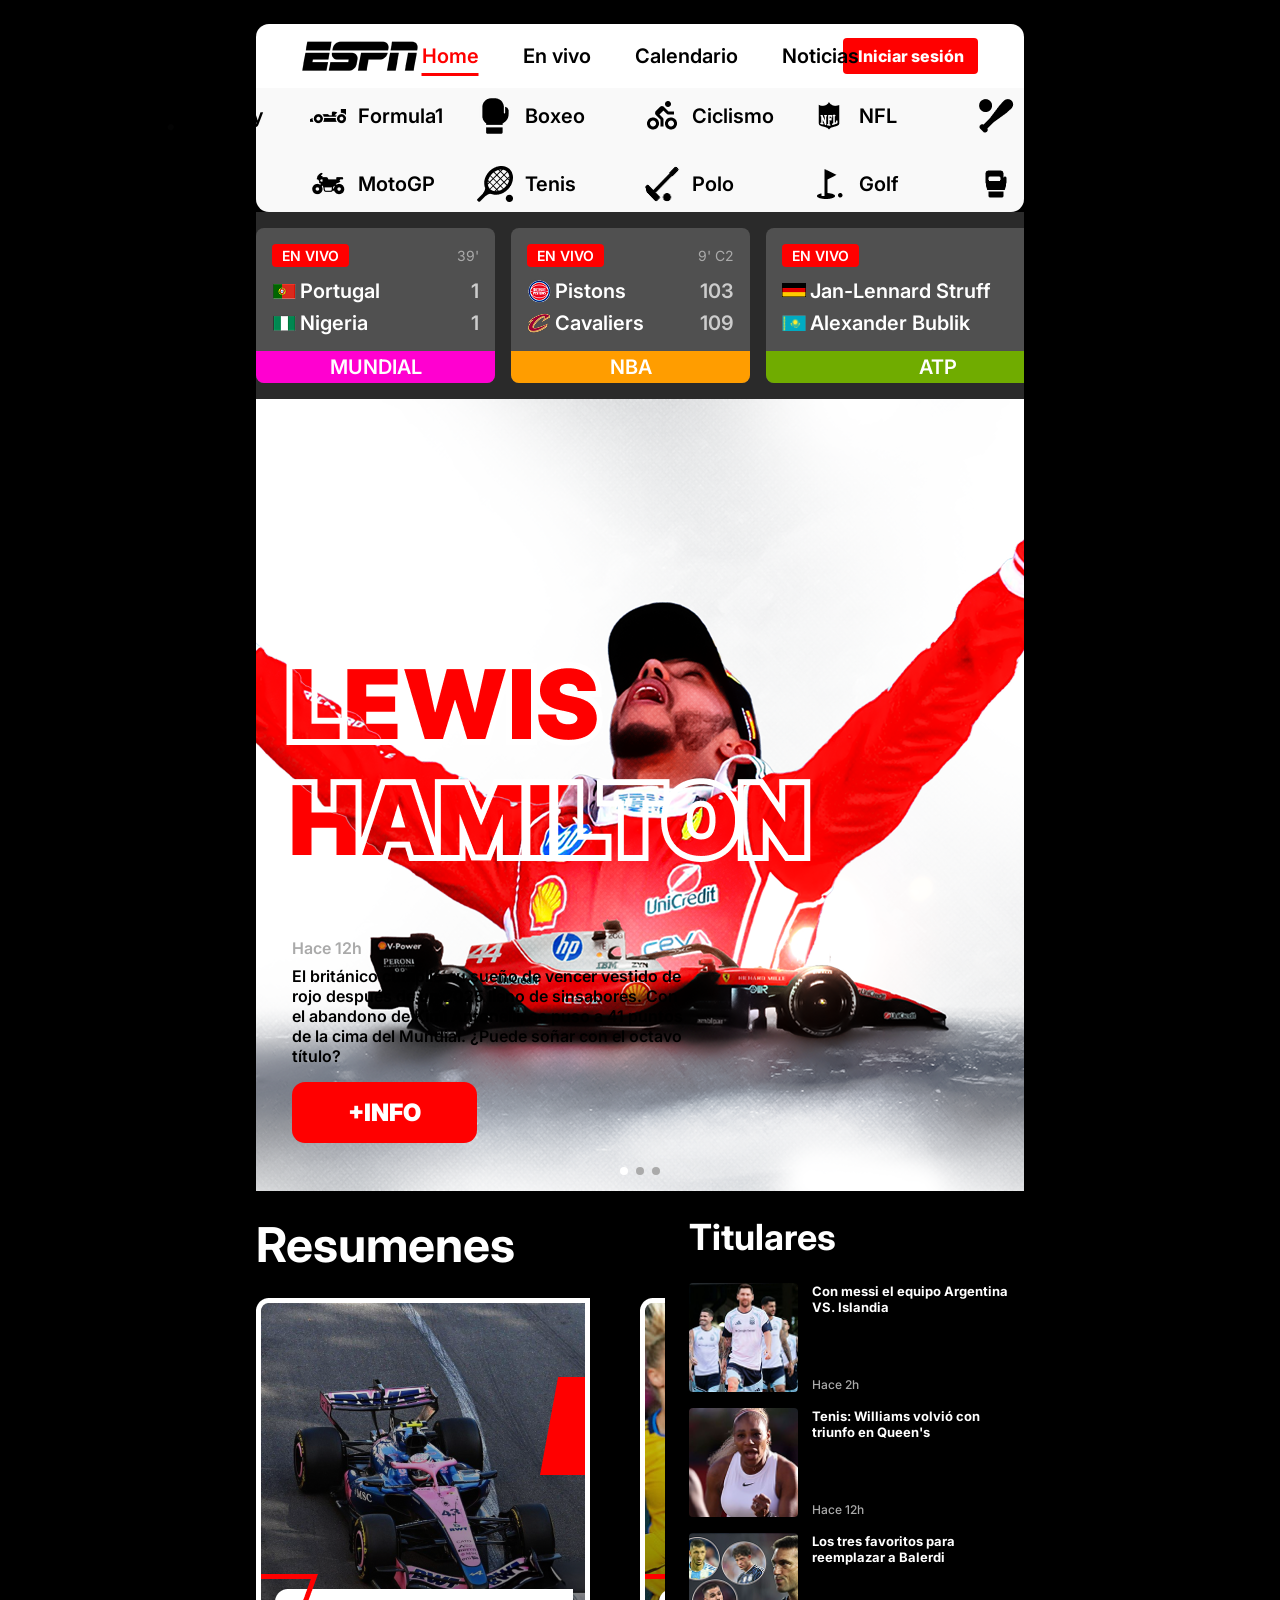
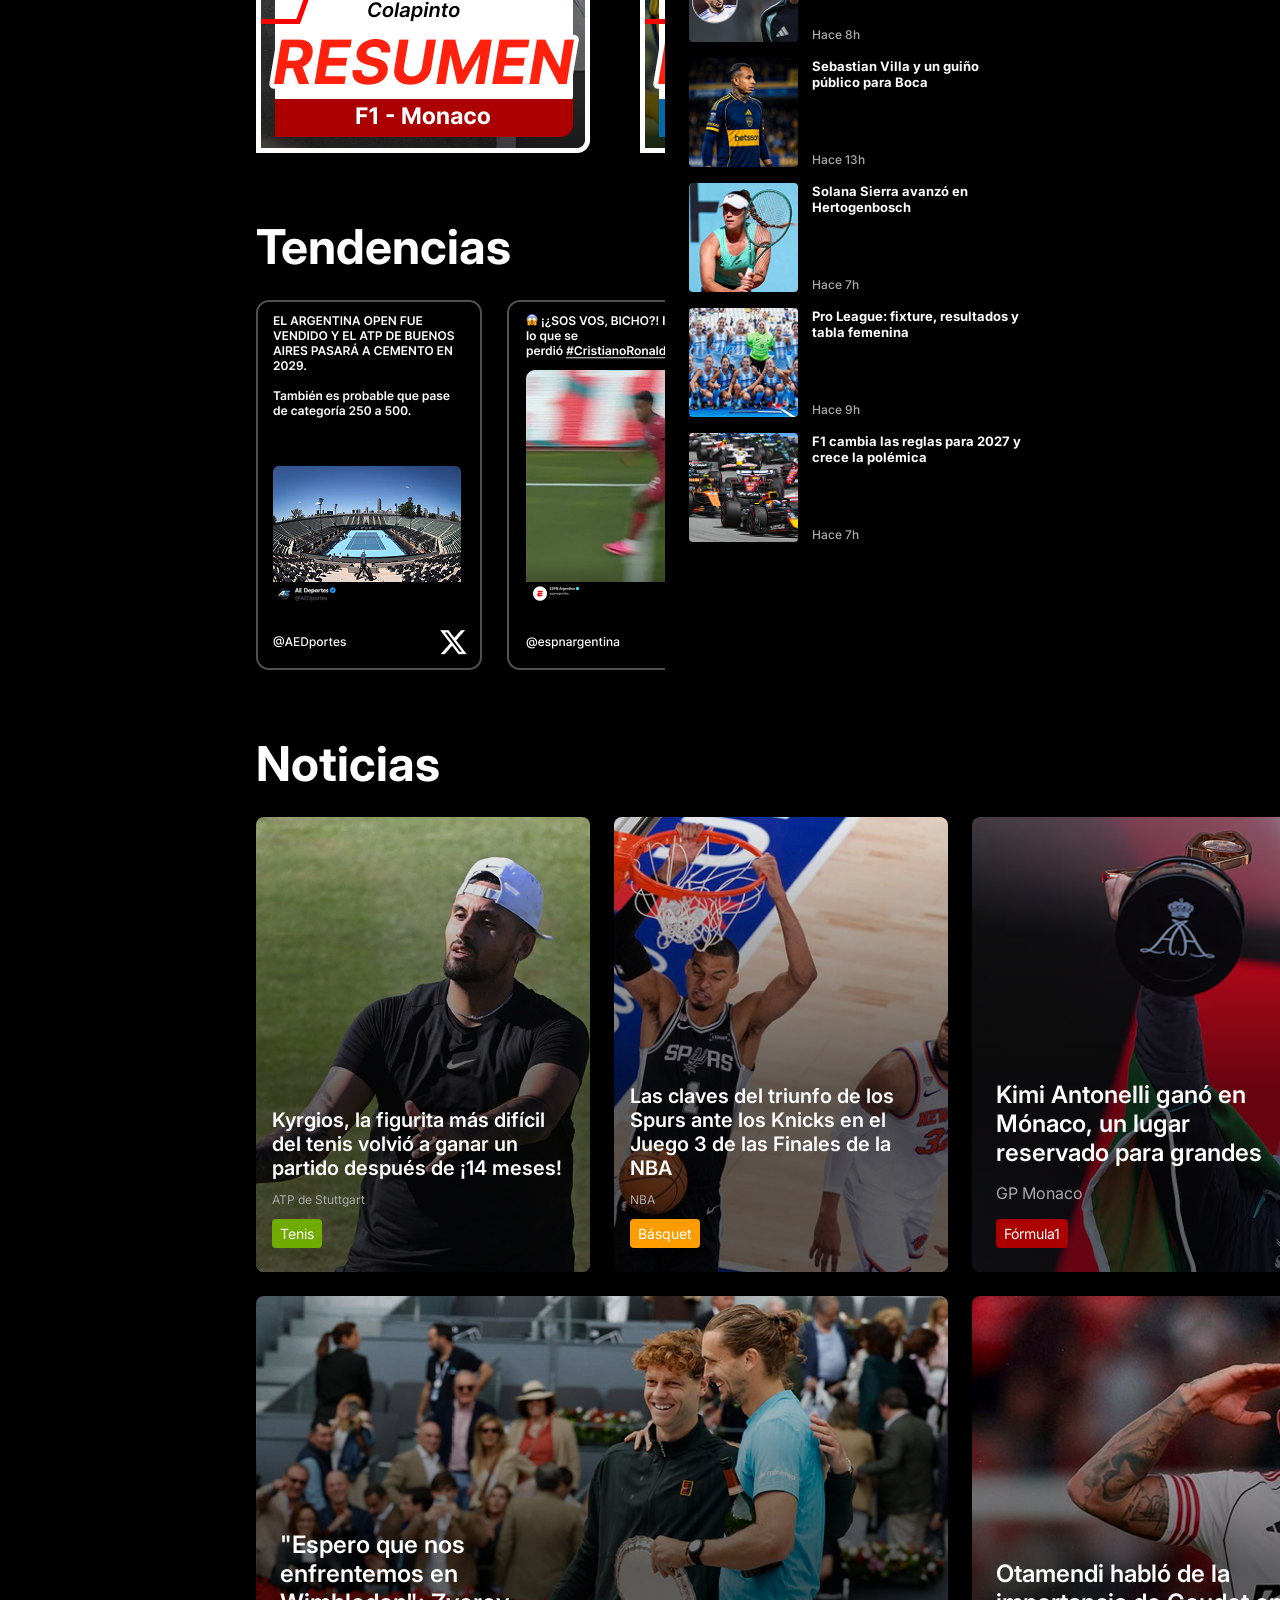
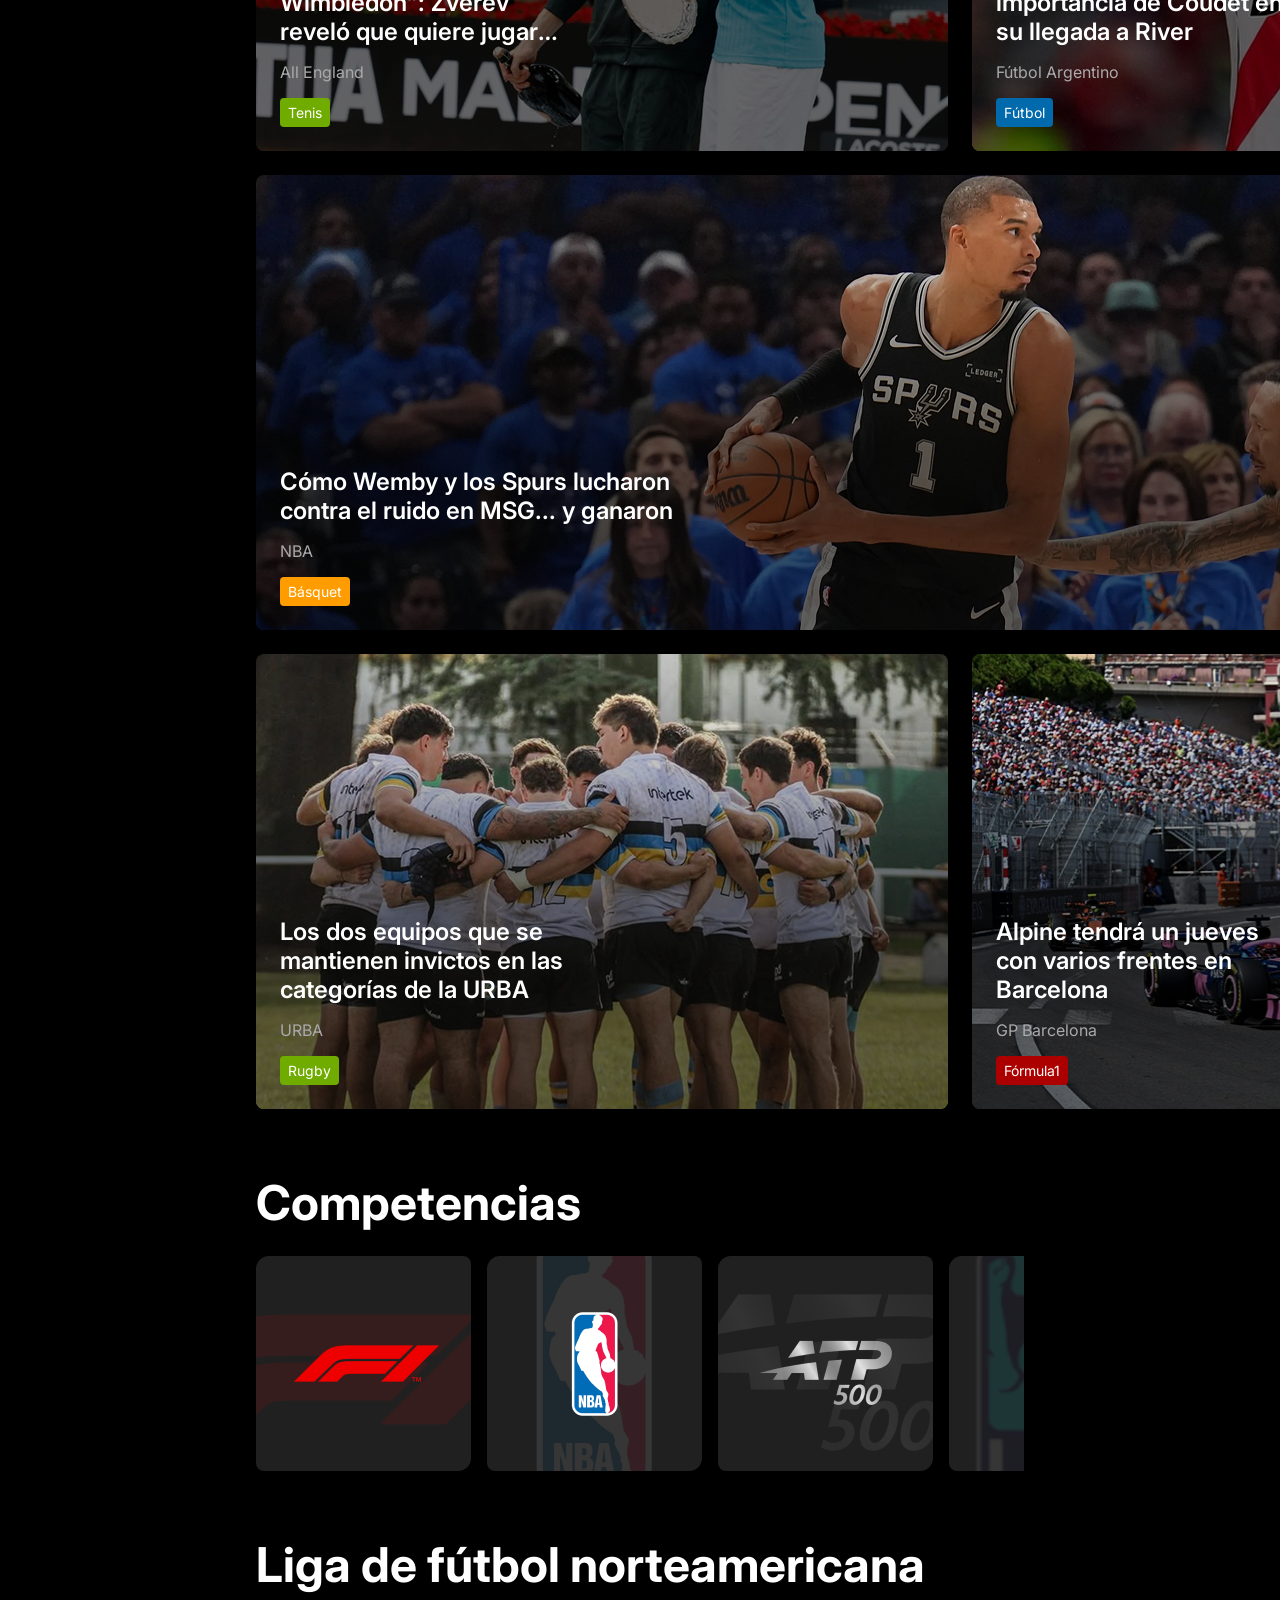
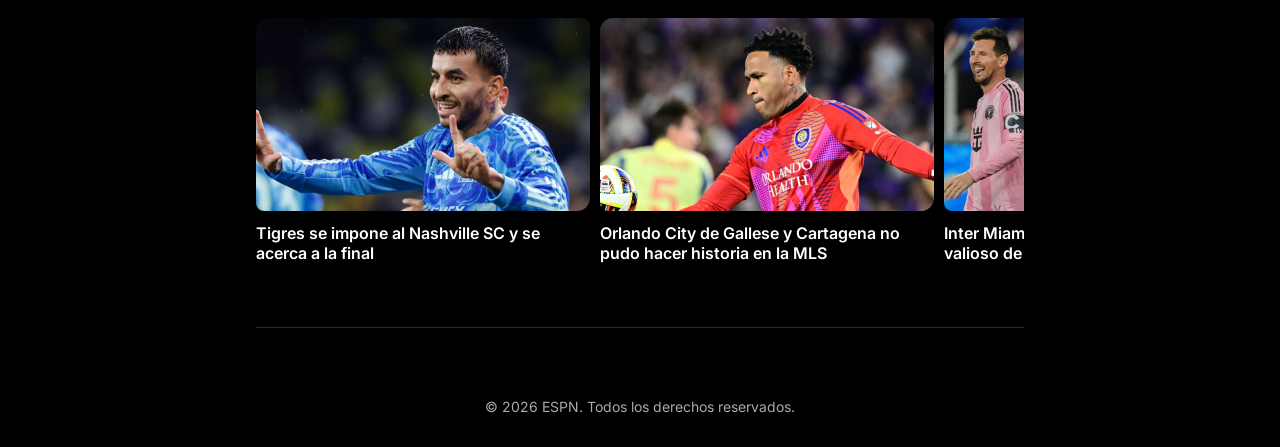
==== commit 8314545f: "todo lo desktop" ====
--- a/index.html
+++ b/index.html
@@ -178,7 +178,7 @@
 <div class="scores-bar">
   <div class="scores-track">
 
-    <a href="#" class="score-card">
+    <a href="#" class="score-card inactive-link">
       <div class="score-card__header">
         <span class="score-card__live">EN VIVO</span>
         <span class="score-card__time">39'</span>
@@ -198,7 +198,7 @@
       <span class="score-card__league" style="background-color: var(--color-mundial);">MUNDIAL</span>
     </a>
 
-    <a href="#" class="score-card">
+    <a href="#" class="score-card inactive-link">
       <div class="score-card__header">
         <span class="score-card__live">EN VIVO</span>
         <span class="score-card__time">9' C2</span>
@@ -218,7 +218,7 @@
       <span class="score-card__league" style="background-color: var(--color-nba);">NBA</span>
     </a>
 
-    <a href="#" class="score-card score-card--tenis">
+    <a href="#" class="score-card score-card--tenis inactive-link">
       <div class="score-card__header">
         <span class="score-card__live">EN VIVO</span>
         <span class="score-card__time">3er set</span>
@@ -264,7 +264,7 @@
       <span class="score-card__league" style="background-color: var(--color-laliga);">LALIGA</span>
     </a>
 
-    <a href="#" class="score-card">
+    <a href="#" class="score-card inactive-link">
       <div class="score-card__header">
         <span class="score-card__when">Mañana</span>
         <span class="score-card__time">21:30HS</span>
@@ -292,7 +292,7 @@
         <div class="hero__content">
           <span class="hero__time">Hace 12h</span>
           <p class="hero__text hero__text--black">El británico cumplió su sueño de vencer vestido de rojo después de un 2025 lleno de sinsabores. Con el abandono de Kimi Antonelli, se puso a 41 puntos de la cima del Mundial. ¿Puede soñar con el octavo título?</p>
-          <a href="#" class="hero__btn">+INFO</a>
+          <a href="noticia-hamilton.html" class="hero__btn">+INFO</a>
         </div>
       </div>
       <div class="hero__slide">
@@ -300,7 +300,7 @@
         <div class="hero__content">
           <span class="hero__time">Hace 20h</span>
           <p class="hero__text hero__text--white">Texto de la segunda noticia destacada del carrusel.</p>
-          <a href="#" class="hero__btn">+INFO</a>
+          <a href="#" class="hero__btn inactive-link">+INFO</a>
         </div>
       </div>
       <div class="hero__slide">
@@ -308,7 +308,7 @@
         <div class="hero__content">
           <span class="hero__time">Hace 1h</span>
           <p class="hero__text hero__text--white">Texto de la tercera noticia destacada del carrusel.</p>
-          <a href="#" class="hero__btn">+INFO</a>
+          <a href="#" class="hero__btn inactive-link">+INFO</a>
         </div>
       </div>
     </div>
@@ -327,16 +327,16 @@
       <h2 class="section-title">Resumenes</h2>
       <div class="resumenes-carousel">
         <div class="resumenes-track" id="resumenesTrack">
-          <a href="#" class="resumen-card">
+          <a href="#" class="resumen-card inactive-link">
             <img src="assets/resumenes/resumen1.png" alt="Resumen 1">
           </a>
-          <a href="#" class="resumen-card">
+          <a href="#" class="resumen-card inactive-link">
             <img src="assets/resumenes/resumen2.png" alt="Resumen 2">
           </a>
-          <a href="#" class="resumen-card">
+          <a href="#" class="resumen-card inactive-link">
             <img src="assets/resumenes/resumen3.png" alt="Resumen 3">
           </a>
-          <a href="#" class="resumen-card">
+          <a href="#" class="resumen-card inactive-link">
             <img src="assets/resumenes/resumen4.png" alt="Resumen 4">
           </a>
         </div>
@@ -347,19 +347,19 @@
       <h2 class="section-title">Tendencias</h2>
       <div class="tendencias-carousel">
         <div class="tendencias-track" id="tendenciasTrack">
-          <a href="#" class="tendencia-card">
+          <a href="#" class="tendencia-card inactive-link">
             <img src="assets/tendencias/tendencia1.png" alt="Tendencia 1">
           </a>
-          <a href="#" class="tendencia-card">
+          <a href="#" class="tendencia-card inactive-link">
             <img src="assets/tendencias/tendencia2.png" alt="Tendencia 2">
           </a>
-          <a href="#" class="tendencia-card">
+          <a href="#" class="tendencia-card inactive-link">
             <img src="assets/tendencias/tendencia3.png" alt="Tendencia 3">
           </a>
-          <a href="#" class="tendencia-card">
+          <a href="#" class="tendencia-card inactive-link">
             <img src="assets/tendencias/tendencia4.png" alt="Tendencia 4">
           </a>
-          <a href="#" class="tendencia-card">
+          <a href="#" class="tendencia-card inactive-link">
             <img src="assets/tendencias/tendencia5.png" alt="Tendencia 5">
           </a>
         </div>
@@ -371,49 +371,49 @@
   <div class="titulares-col">
     <h2 class="section-title section-title--36">Titulares</h2>
     <div class="titulares-list">
-      <a href="#" class="titular-item">
+      <a href="#" class="titular-item inactive-link">
         <img src="assets/titulares/titular1.png" alt="" width="109" height="109">
         <div class="titular-item__text">
           <p class="titular-item__title">Con messi el equipo Argentina VS. Islandia</p>
           <span class="titular-item__time">Hace 2h</span>
         </div>
       </a>
-      <a href="#" class="titular-item">
+      <a href="#" class="titular-item inactive-link">
         <img src="assets/titulares/titular2.png" alt="" width="109" height="109">
         <div class="titular-item__text">
           <p class="titular-item__title">Tenis: Williams volvió con triunfo en Queen's</p>
           <span class="titular-item__time">Hace 12h</span>
         </div>
       </a>
-      <a href="#" class="titular-item">
+      <a href="#" class="titular-item inactive-link">
         <img src="assets/titulares/titular3.png" alt="" width="109" height="109">
         <div class="titular-item__text">
           <p class="titular-item__title">Los tres favoritos para reemplazar a Balerdi</p>
           <span class="titular-item__time">Hace 8h</span>
         </div>
       </a>
-      <a href="#" class="titular-item">
+      <a href="#" class="titular-item inactive-link">
         <img src="assets/titulares/titular4.png" alt="" width="109" height="109">
         <div class="titular-item__text">
           <p class="titular-item__title">Sebastian Villa y un guiño público para Boca</p>
           <span class="titular-item__time">Hace 13h</span>
         </div>
       </a>
-      <a href="#" class="titular-item">
+      <a href="#" class="titular-item inactive-link">
         <img src="assets/titulares/titular5.png" alt="" width="109" height="109">
         <div class="titular-item__text">
           <p class="titular-item__title">Solana Sierra avanzó en Hertogenbosch</p>
           <span class="titular-item__time">Hace 7h</span>
         </div>
       </a>
-      <a href="#" class="titular-item">
+      <a href="#" class="titular-item inactive-link">
   <img src="assets/titulares/titular6.png" alt="" width="109" height="109">
   <div class="titular-item__text">
     <p class="titular-item__title">Pro League: fixture, resultados y tabla femenina</p>
     <span class="titular-item__time">Hace 9h</span>
   </div>
 </a>
-<a href="#" class="titular-item">
+<a href="#" class="titular-item inactive-link">
   <img src="assets/titulares/titular7.png" alt="" width="109" height="109">
   <div class="titular-item__text">
     <p class="titular-item__title">F1 cambia las reglas para 2027 y crece la polémica</p>
@@ -429,7 +429,7 @@
   <h2 class="section-title">Noticias</h2>
 
   <div class="noticias-row">
-    <a href="#" class="news-card news-card--v1">
+    <a href="#" class="news-card news-card--v1 inactive-link">
       <img src="assets/noticias/noticia1.png" alt="" class="news-card__img">
       <div class="news-card__gradient"></div>
       <div class="news-card__overlay">
@@ -439,7 +439,7 @@
       </div>
     </a>
 
-    <a href="#" class="news-card news-card--v1">
+    <a href="#" class="news-card news-card--v1 inactive-link">
       <img src="assets/noticias/noticia2.png" alt="" class="news-card__img">
       <div class="news-card__gradient"></div>
       <div class="news-card__overlay">
@@ -449,7 +449,7 @@
       </div>
     </a>
 
-    <a href="#" class="news-card news-card--v2">
+    <a href="noticia-kimi.html" class="news-card news-card--v2">
       <img src="assets/noticias/noticia3.png" alt="" class="news-card__img">
       <div class="news-card__gradient"></div>
       <div class="news-card__overlay news-card__overlay--v2">
@@ -461,7 +461,7 @@
   </div>
 
   <div class="noticias-row">
-    <a href="#" class="news-card news-card--v2">
+    <a href="#" class="news-card news-card--v2 inactive-link">
       <img src="assets/noticias/noticia4.png" alt="" class="news-card__img">
       <div class="news-card__gradient"></div>
       <div class="news-card__overlay news-card__overlay--v2">
@@ -471,7 +471,7 @@
       </div>
     </a>
 
-    <a href="#" class="news-card news-card--v2">
+    <a href="#" class="news-card news-card--v2 inactive-link">
       <img src="assets/noticias/noticia5.png" alt="" class="news-card__img">
       <div class="news-card__gradient"></div>
       <div class="news-card__overlay news-card__overlay--v2">
@@ -482,7 +482,7 @@
     </a>
   </div>
 
-  <a href="#" class="news-card news-card--v3">
+  <a href="#" class="news-card news-card--v3 inactive-link">
     <img src="assets/noticias/noticia6.png" alt="" class="news-card__img">
     <div class="news-card__gradient"></div>
     <div class="news-card__overlay news-card__overlay--v3">
@@ -493,7 +493,7 @@
   </a>
 
   <div class="noticias-row">
-  <a href="#" class="news-card news-card--v2">
+  <a href="noticia-urba.html" class="news-card news-card--v2">
     <img src="assets/noticias/noticia7.png" alt="" class="news-card__img">
     <div class="news-card__gradient"></div>
     <div class="news-card__overlay news-card__overlay--v2">
@@ -503,7 +503,7 @@
     </div>
   </a>
 
-  <a href="#" class="news-card news-card--v2">
+  <a href="#" class="news-card news-card--v2 inactive-link">
     <img src="assets/noticias/noticia8.png" alt="" class="news-card__img">
     <div class="news-card__gradient"></div>
     <div class="news-card__overlay news-card__overlay--v2">
@@ -520,40 +520,40 @@
   <h2 class="section-title">Competencias</h2>
   <div class="logo-carousel">
     <div class="logo-carousel__track" id="competenciasTrack">
-      <a href="#" class="logo-carousel__item">
+      <a href="#" class="logo-carousel__item inactive-link">
         <img src="assets/competencias/competencia1.png" alt="FIFA">
       </a>
-      <a href="#" class="logo-carousel__item">
+      <a href="#" class="logo-carousel__item inactive-link">
         <img src="assets/competencias/competencia2.png" alt="F1">
       </a>
-      <a href="#" class="logo-carousel__item">
+      <a href="#" class="logo-carousel__item inactive-link">
         <img src="assets/competencias/competencia3.png" alt="NBA">
       </a>
-      <a href="#" class="logo-carousel__item">
+      <a href="#" class="logo-carousel__item inactive-link">
         <img src="assets/competencias/competencia4.png" alt="ATP 500">
       </a>
-      <a href="#" class="logo-carousel__item">
+      <a href="#" class="logo-carousel__item inactive-link">
         <img src="assets/competencias/competencia5.png" alt="LPF">
       </a>
-      <a href="#" class="logo-carousel__item">
+      <a href="#" class="logo-carousel__item inactive-link">
         <img src="assets/competencias/competencia6.png" alt="ABA">
       </a>
-      <a href="#" class="logo-carousel__item">
+      <a href="#" class="logo-carousel__item inactive-link">
         <img src="assets/competencias/competencia7.png" alt="ABA">
       </a>
-      <a href="#" class="logo-carousel__item">
+      <a href="#" class="logo-carousel__item inactive-link">
         <img src="assets/competencias/competencia8.png" alt="ABA">
       </a>
-      <a href="#" class="logo-carousel__item">
+      <a href="#" class="logo-carousel__item inactive-link">
         <img src="assets/competencias/competencia9.png" alt="ABA">
       </a>
-      <a href="#" class="logo-carousel__item">
+      <a href="#" class="logo-carousel__item inactive-link">
         <img src="assets/competencias/competencia10.png" alt="ABA">
       </a>
-      <a href="#" class="logo-carousel__item">
+      <a href="#" class="logo-carousel__item inactive-link">
         <img src="assets/competencias/competencia11.png" alt="ABA">
       </a>
-      <a href="#" class="logo-carousel__item">
+      <a href="#" class="logo-carousel__item inactive-link">
         <img src="assets/competencias/competencia12.png" alt="ABA">
       </a>
     </div>
@@ -564,23 +564,23 @@
   <h2 class="section-title">Liga de fútbol norteamericana</h2>
   <div class="news-carousel">
     <div class="news-carousel__track">
-      <a href="#" class="news-carousel__item">
+      <a href="#" class="news-carousel__item inactive-link">
         <img src="assets/carrusel-noticias/mls1.png" alt="">
         <p class="news-carousel__text">Tigres se impone al Nashville SC y se acerca a la final</p>
       </a>
-      <a href="#" class="news-carousel__item">
+      <a href="#" class="news-carousel__item inactive-link">
         <img src="assets/carrusel-noticias/mls2.png" alt="">
         <p class="news-carousel__text">Orlando City de Gallese y Cartagena no pudo hacer historia en la MLS</p>
       </a>
-      <a href="#" class="news-carousel__item">
+      <a href="#" class="news-carousel__item inactive-link">
         <img src="assets/carrusel-noticias/mls3.png" alt="">
         <p class="news-carousel__text">Inter Miami se convirtió en el equipo más valioso de la MLS</p>
       </a>
-      <a href="#" class="news-carousel__item">
+      <a href="#" class="news-carousel__item inactive-link">
         <img src="assets/carrusel-noticias/mls4.png" alt="">
         <p class="news-carousel__text">Luis Abram dejó de ser jugador del Atlanta United</p>
       </a>
-      <a href="#" class="news-carousel__item">
+      <a href="#" class="news-carousel__item inactive-link">
         <img src="assets/carrusel-noticias/mls5.png" alt="">
         <p class="news-carousel__text">Tenso cruce en el duelo entre Lionel Messi y Maxi Moralez</p>
       </a>
--- a/styles.css
+++ b/styles.css
@@ -1692,4 +1692,191 @@
   height: 100%;
   width: 50%;
   display: block;
+}
+
+/* =====================
+   PÁGINA DE NOTICIA INDIVIDUAL
+   ===================== */
+
+.noticia-page {
+  width: calc(100% - 512px);
+  margin-left: 256px;
+  margin-top: 24px;
+}
+
+.noticia-page > .section-title {
+  font-family: var(--font-main);
+  font-weight: 700;
+  font-size: 48px;
+  color: var(--color-white);
+}
+
+.noticia-hero {
+  margin-top: 24px;
+}
+
+.noticia-hero__img {
+  width: 1408px;
+  height: 792px;
+  object-fit: cover;
+  border-radius: 8px;
+  display: block;
+}
+
+.noticia-content {
+  display: flex;
+  gap: 24px;
+  margin-top: 24px;
+  align-items: stretch;
+}
+
+.noticia-content__left {
+  display: flex;
+  flex-direction: column;
+  gap: 16px;
+  justify-content: space-between;
+}
+
+.noticia-paragraph {
+  width: 960px;
+  background-color: #505050;
+  border-radius: 8px;
+  padding: 16px 130px;
+}
+
+.noticia-paragraph p {
+  font-family: var(--font-main);
+  font-weight: 400;
+  font-size: 16px;
+  color: var(--color-white);
+}
+
+.noticia-content__right {
+  flex: 1;
+  background-color: #505050;
+  border-radius: 8px;
+  padding: 54px 48px;
+}
+
+.noticia-stats__title {
+  font-family: var(--font-main);
+  font-weight: 600;
+  font-size: 24px;
+  color: var(--color-white);
+  text-align: center;
+}
+
+.noticia-stats__item {
+  font-family: var(--font-main);
+  font-weight: 600;
+  font-size: 16px;
+  color: var(--color-white);
+  margin-top: 75px;
+}
+
+.noticia-author {
+  margin-top: 24px;
+  font-family: var(--font-main);
+  font-weight: 600;
+  font-size: 16px;
+  color: #CCCCCC;
+}
+
+.noticia-page .sport-group {
+  margin-top: 12px;
+}
+
+/* =====================
+   PÁGINA NOTICIA KIMI (layout 2 columnas)
+   ===================== */
+
+.noticia-kimi-page {
+  width: calc(100% - 512px);
+  margin-left: 256px;
+  margin-top: 24px;
+}
+
+.noticia-kimi__sport-logo {
+  width: 156px;
+  height: 87px;
+  display: block;
+}
+
+.noticia-kimi-content {
+  display: flex;
+  margin-top: 0;
+}
+
+.noticia-kimi__text {
+  width: 50%;
+  padding: 0 16px;
+  display: flex;
+  flex-direction: column;
+  justify-content: center;
+  gap: 42px;
+}
+
+.noticia-kimi__text p {
+  font-family: var(--font-main);
+  font-weight: 400;
+  font-size: 24px;
+  color: var(--color-white);
+}
+
+.noticia-kimi__right {
+  width: 50%;
+}
+
+.noticia-kimi__title {
+  display: flex;
+  flex-direction: column;
+}
+
+.noticia-kimi__title-line {
+  font-family: var(--font-main);
+  font-weight: 500;
+  font-size: 60px;
+  color: var(--color-white);
+  line-height: 1;
+}
+
+.noticia-kimi__title-line--big {
+  font-style: italic;
+  font-weight: 900;
+  font-size: 80px;
+}
+
+.noticia-kimi__photo {
+  width: 100%;
+  height: 701px;
+  object-fit: cover;
+  display: block;
+  margin-top: 40px;
+}
+
+.noticia-kimi-page .noticia-author {
+  margin-top: 12px;
+}
+
+/* =====================
+   VARIANTE: TÍTULO SIN LÍNEA GRANDE (URBA)
+   ===================== */
+
+.noticia-kimi__title--urba .noticia-kimi__title-line {
+  font-size: 60px;
+  font-weight: 500;
+}
+
+.noticia-kimi__title--urba em {
+  font-style: italic;
+  font-weight: 900;
+}
+
+/* Links sin destino real: quitar apariencia clickeable */
+.inactive-link {
+  cursor: default !important;
+}
+
+.inactive-link:hover {
+  opacity: 1 !important;
 }
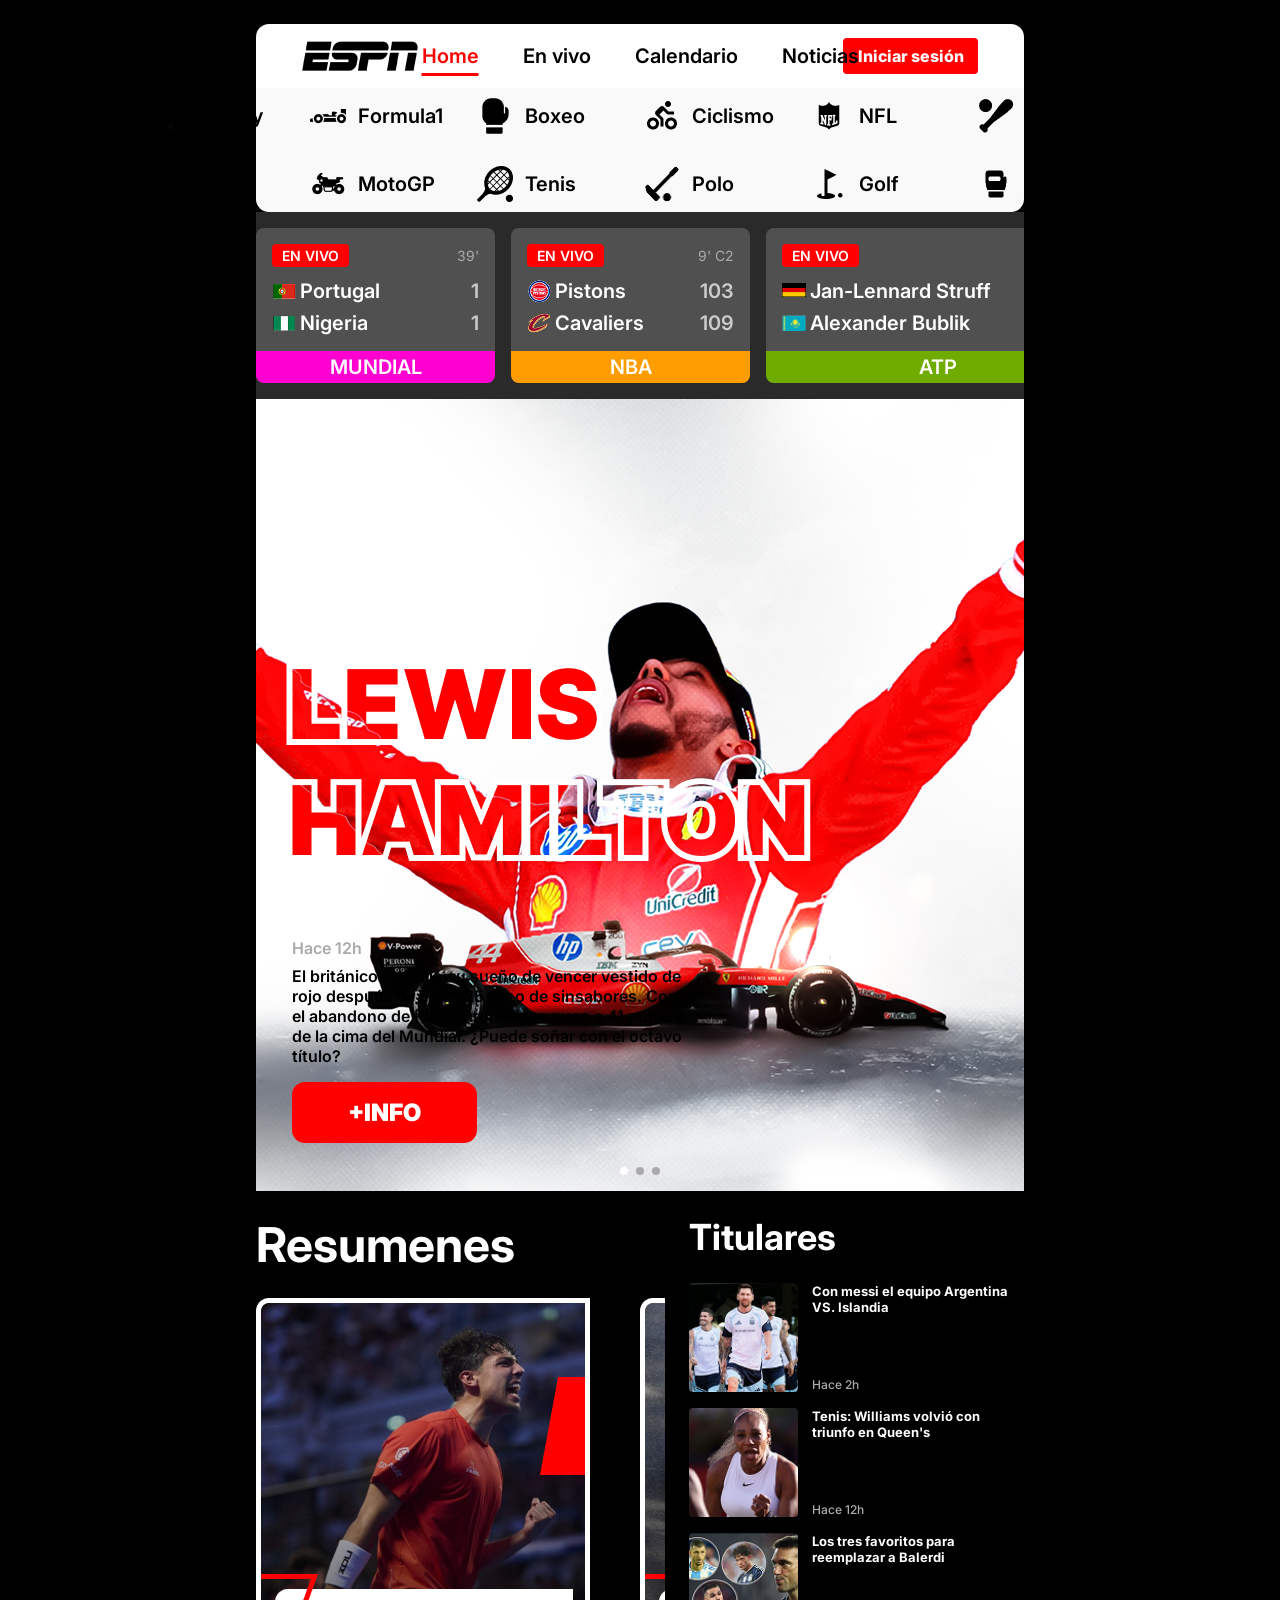
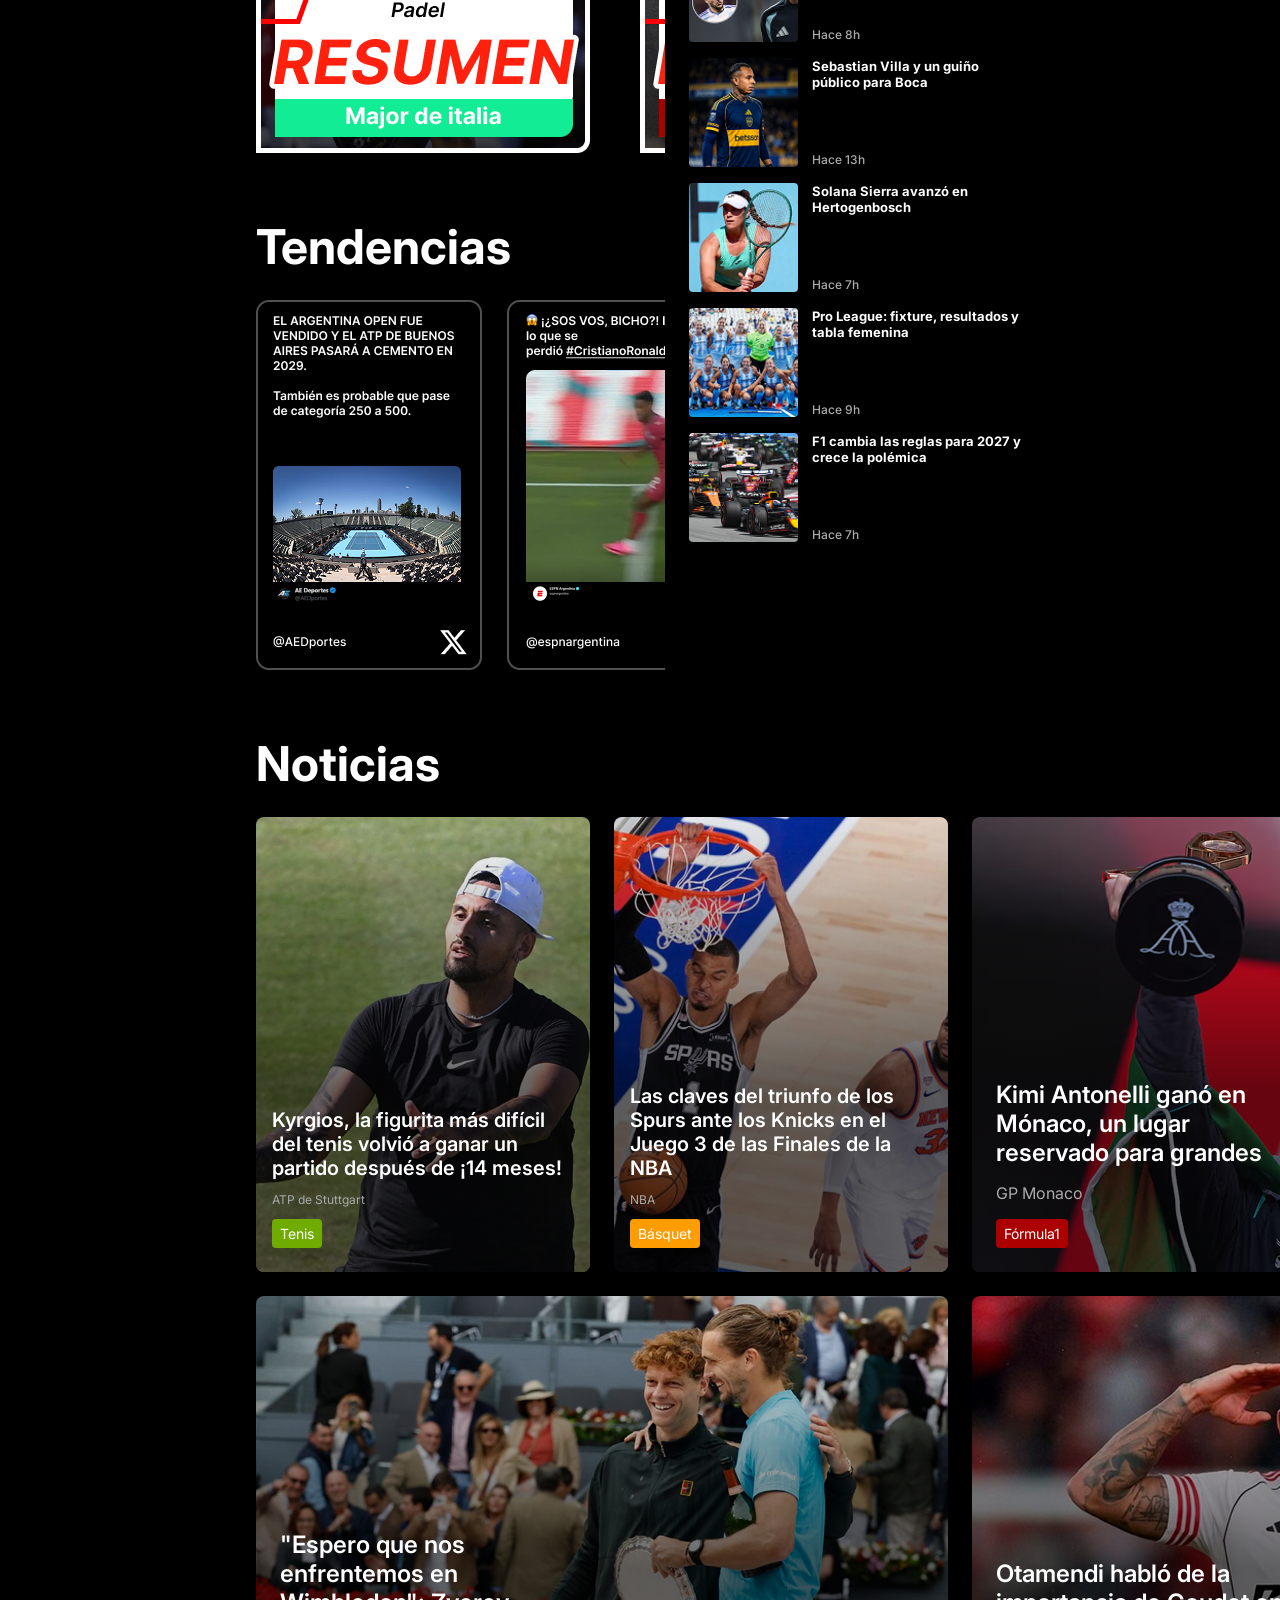
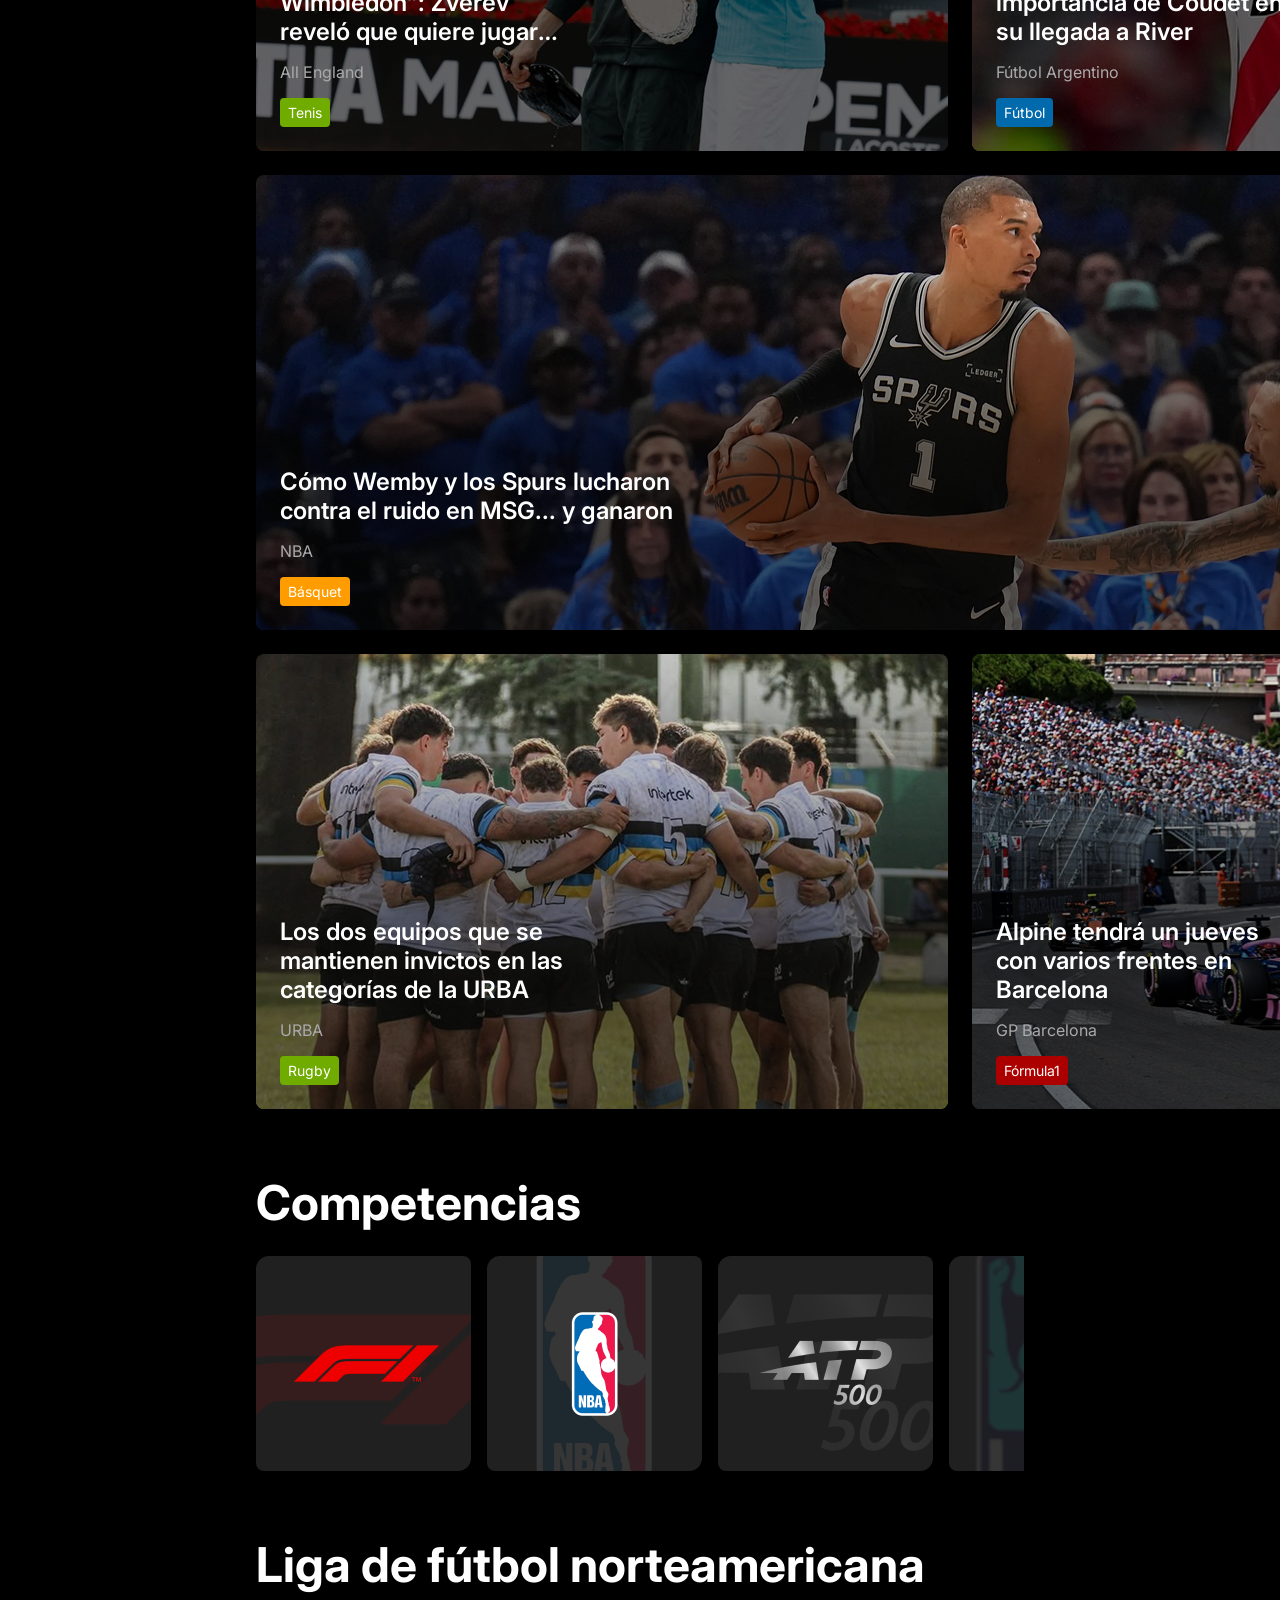
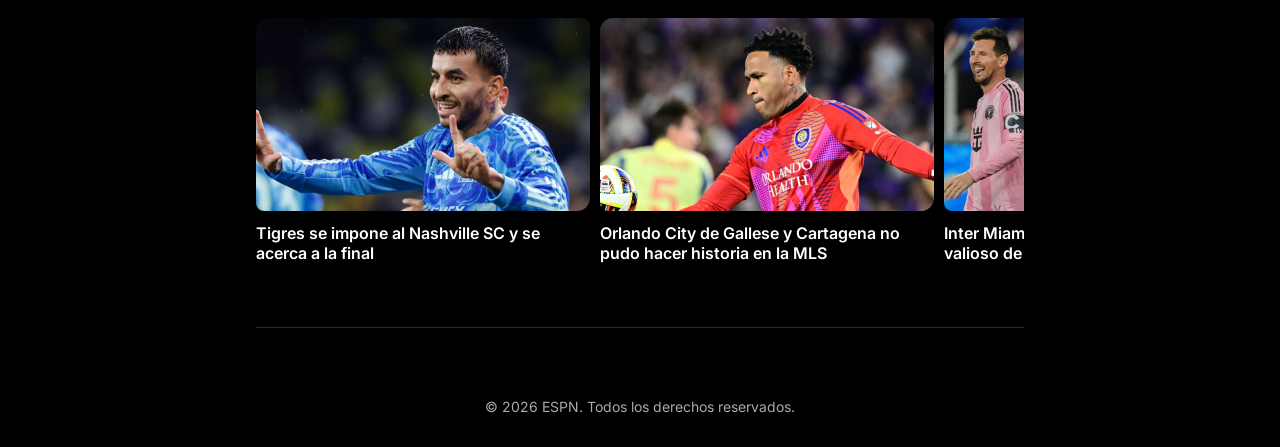
==== commit 44562119: "home mobile" ====
--- a/index.html
+++ b/index.html
@@ -13,6 +13,12 @@
 
   <header class="navbar" id="navbar">
     <div class="navbar__inner">
+
+       <!-- Menú hamburguesa: solo visible en mobile -->
+  <button class="navbar__mobile-menu" aria-label="Abrir menú">
+    <img src="assets/mobile/menu.png" alt="" width="36" height="36">
+  </button>
+
       <a href="index.html" class="navbar__logo">
         <img src="assets/logo.png" alt="ESPN" width="116" height="30">
       </a>
@@ -27,8 +33,21 @@
       <div class="navbar__actions">
         <button class="navbar__login">Iniciar sesión</button>
       </div>
+
+       <!-- Icono login: solo visible en mobile -->
+  <button class="navbar__mobile-login" aria-label="Iniciar sesión">
+     <img src="assets/mobile/sesion.png" alt="" width="36" height="36">
+  </button>
+
     </div>
   </header>
+
+  <nav class="mobile-secondary-nav">
+  <a href="index.html" class="mobile-secondary-nav__link mobile-secondary-nav__link--active">Home</a>
+  <a href="en-vivo.html" class="mobile-secondary-nav__link">En vivo</a>
+  <a href="calendario.html" class="mobile-secondary-nav__link">Calendario</a>
+  <a href="noticias.html" class="mobile-secondary-nav__link">Noticias</a>
+</nav>
 
   <!-- Grid de deportes: visible al cargar la home (Estado 2) -->
   <div class="sports-grid" id="sportsGrid">
--- a/styles.css
+++ b/styles.css
@@ -1879,4 +1879,420 @@
 
 .inactive-link:hover {
   opacity: 1 !important;
-}+}
+
+
+
+/* Ocultar elementos mobile-only en desktop por default */
+.navbar__mobile-menu,
+.navbar__mobile-login,
+.mobile-secondary-nav {
+  display: none;
+}
+
+
+/* =====================
+   RESPONSIVE MOBILE (max-width: 768px)
+   ===================== */
+
+@media (max-width: 768px) {
+
+  /* Reset de grilla mobile */
+  :root {
+    --grid-margin-mobile: 16px;
+    --grid-gutter-mobile: 8px;
+  }
+
+  body {
+    padding-top: 92px;
+  }
+
+  .sports-grid,
+.sports-toggle,
+.sports-grid--floating {
+  display: none !important;
+}
+  /* Navbar mobile */
+  .navbar {
+    width: 100%;
+    height: 56px;
+    position: fixed;
+    top: 0;
+    left: 0;
+    border-radius: 0;
+  }
+
+  .navbar__inner {
+    padding-left: 16px;
+    padding-right: 16px;
+    padding-top: 10px;
+    padding-bottom: 10px;
+    justify-content: space-between;
+  }
+
+  /* Ocultar nav de links y acciones de desktop */
+  .navbar__nav {
+    display: none;
+  }
+
+  .navbar__login {
+    display: none;
+  }
+
+  /* Mostrar menú hamburguesa mobile */
+  .navbar__mobile-menu {
+    display: flex;
+    width: 36px;
+    height: 36px;
+    align-items: center;
+    justify-content: center;
+    background: none;
+    border: none;
+    color: var(--color-black);
+    cursor: pointer;
+  }
+
+  
+
+  /* Logo centrado */
+  .navbar__logo {
+    position: absolute;
+    left: 50%;
+    transform: translateX(-50%);
+  }
+
+  .navbar__logo img {
+    width: 93px;
+    height: 24px;
+  }
+
+  /* Icono de login mobile */
+  .navbar__mobile-login {
+    display: flex;
+    width: 36px;
+    height: 36px;
+    align-items: center;
+    justify-content: center;
+    background: none;
+    border: none;
+    cursor: pointer;
+  }
+
+  .navbar__mobile-menu img,
+.navbar__mobile-login img {
+  width: 36px;
+  height: 36px;
+  display: block;
+}
+.mobile-secondary-nav {
+  display: flex;
+  justify-content: center;
+  align-items: center;
+  gap: 23px;
+  height: 36px;
+  width: 100%;
+  background-color: var(--color-white);
+  position: fixed;
+  top: 56px;
+  left: 0;
+  z-index: 96;
+}
+
+.mobile-secondary-nav__link {
+  font-family: var(--font-main);
+  font-weight: 400;
+  font-size: 16px;
+  color: var(--color-black);
+  text-decoration: none;
+  position: relative;
+  padding-bottom: 4px;
+}
+
+.mobile-secondary-nav__link--active {
+  color: var(--color-red);
+}
+
+.mobile-secondary-nav__link--active::after {
+  content: '';
+  position: absolute;
+  left: 0;
+  bottom: 0;
+  width: 100%;
+  height: 2px;
+  background-color: var(--color-red);
+}
+
+/* Scores bar mobile */
+.scores-bar {
+  width: 100%;
+  margin-left: 0;
+}
+
+.score-card {
+  width: 175px;
+  height: 117px;
+  padding: 8px 15px;
+  padding-bottom: 35px;
+  gap: 8px;
+}
+
+.score-card--tenis {
+  width: 181px; /* en mobile probablemente no haya espacio extra para tenis, ajustamos igual */
+}
+
+.score-card__live {
+  font-size: 10px;
+  padding: 4px 6px;
+}
+
+.score-card__time {
+  font-size: 16px;
+  font-weight: 400;
+}
+
+.score-card__when {
+  font-size: 16px;
+  font-weight: 600;
+}
+
+.score-card__name {
+  font-size: 16px;
+  font-weight: 600;
+}
+
+.score-card__score {
+  font-size: 16px;
+  font-weight: 600;
+}
+
+.score-card__team img {
+  width: 21px;
+  height: 21px;
+}
+
+.score-card__team {
+  gap: 4px;
+}
+
+.score-card__league {
+  height: 27px;
+  font-size: 16px;
+  font-weight: 600;
+}
+.scores-track {
+  gap: 8px;
+}
+/* Hero mobile: solo imagen, sin texto/botón */
+.hero {
+  width: 100%;
+  margin-left: 0;
+  margin-top: 24px;
+  padding-left: 0;
+  padding-right: 0;
+  overflow: hidden;
+}
+
+.hero__img {
+  width: 368px;
+  height: 207px;
+  margin: 0 auto;
+  display: block;
+}
+
+.hero__content {
+  display: none;
+}
+
+.hero__dots {
+  bottom: 8px;
+}
+
+/* Resúmenes + Titulares mobile (Tendencias oculto, sin diseñar aún) */
+.content-section {
+  width: 100%;
+  margin-left: 0;
+  flex-direction: column;
+  gap: 0;
+}
+
+.columna-izquierda {
+  display: flex;
+  flex-direction: column;
+}
+
+.tendencias-col {
+  display: none;
+}
+
+.resumenes-col {
+  order: 1;
+}
+
+.titulares-col {
+  order: 2;
+  width: 100%;
+  margin-top: 48px;
+}
+
+.section-title {
+  font-size: 24px;
+  font-weight: 700;
+  margin-bottom: 24px;
+}
+
+.section-title--36 {
+  font-size: 24px;
+}
+
+.resumenes-track {
+  gap: 8px;
+}
+
+.resumen-card {
+  width: 181px;
+  height: 247px;
+}
+
+.titulares-list .titular-item:nth-child(n+5) {
+  display: none;
+}
+
+.titular-item img {
+  width: 56px;
+  height: 56px;
+}
+
+.titular-item {
+  gap: 8px;
+}
+
+.titular-item__title {
+  font-size: 16px;
+  font-weight: 700;
+}
+
+.titular-item__time {
+  display: none;
+}
+/* Noticias mobile: todas iguales, una columna, mostrar las primeras 8 */
+.noticias-section {
+  width: 100%;
+  margin-left: 0;
+}
+
+.noticias-row {
+  flex-direction: column;
+  gap: 16px;
+}
+
+.news-card {
+  width: 100%;
+  max-width: 370px;
+  height: 228px;
+}
+
+.news-card--v2,
+.news-card--v3 {
+  width: 100%;
+  max-width: 370px;
+  height: 228px;
+}
+
+.news-card__overlay,
+.news-card__overlay--v2,
+.news-card__overlay--v3 {
+  width: 100%;
+  padding: 0 8px 16px 8px;
+  gap: 6px;
+}
+
+.news-card__title,
+.news-card__title--v2 {
+  font-size: 16px;
+  font-weight: 600;
+  -webkit-line-clamp: 2;
+}
+
+.news-card__league,
+.news-card__league--v2 {
+  font-size: 16px;
+  font-weight: 600;
+  color: #CCCCCC;
+}
+
+.news-card__tag {
+  font-size: 16px;
+  font-weight: 600;
+  padding: 6px 8px;
+}
+
+/* Ocultar la 9na noticia en adelante (mostrar solo 8) */
+.noticias-section .news-card:nth-of-type(n+9) {
+  display: none;
+}
+
+/* Carrusel de logos mobile (Competencias, reutilizable) */
+.logo-carousel-section {
+  width: 100%;
+  margin-left: 0;
+}
+
+.logo-carousel__track {
+  gap: 8px;
+}
+
+.logo-carousel__item {
+  width: 106px;
+  height: 106px;
+}
+/* Carrusel de noticias mobile (reutilizable: MLS, grupos por deporte) */
+.news-carousel-section {
+  width: 100%;
+  margin-left: 0;
+}
+
+.news-carousel__track {
+  gap: 8px;
+}
+
+.news-carousel__item {
+  width: 275px;
+}
+
+.news-carousel__item img {
+  width: 275px;
+  height: 159px;
+}
+
+.news-carousel__text {
+  margin-top: 10px;
+  font-size: 16px;
+  font-weight: 600;
+}
+
+/* Footer mobile */
+.footer {
+  width: 100%;
+  margin-left: 0;
+  padding: 24px 16px;
+}
+
+.footer__logo {
+  width: 80px;
+  height: auto;
+}
+
+.footer__text {
+  font-size: 12px;
+}
+.scores-bar,
+.content-section,
+.noticias-section,
+.logo-carousel-section,
+.news-carousel-section,
+.footer {
+  padding-left: 16px;
+  padding-right: 16px;
+}
+}
+
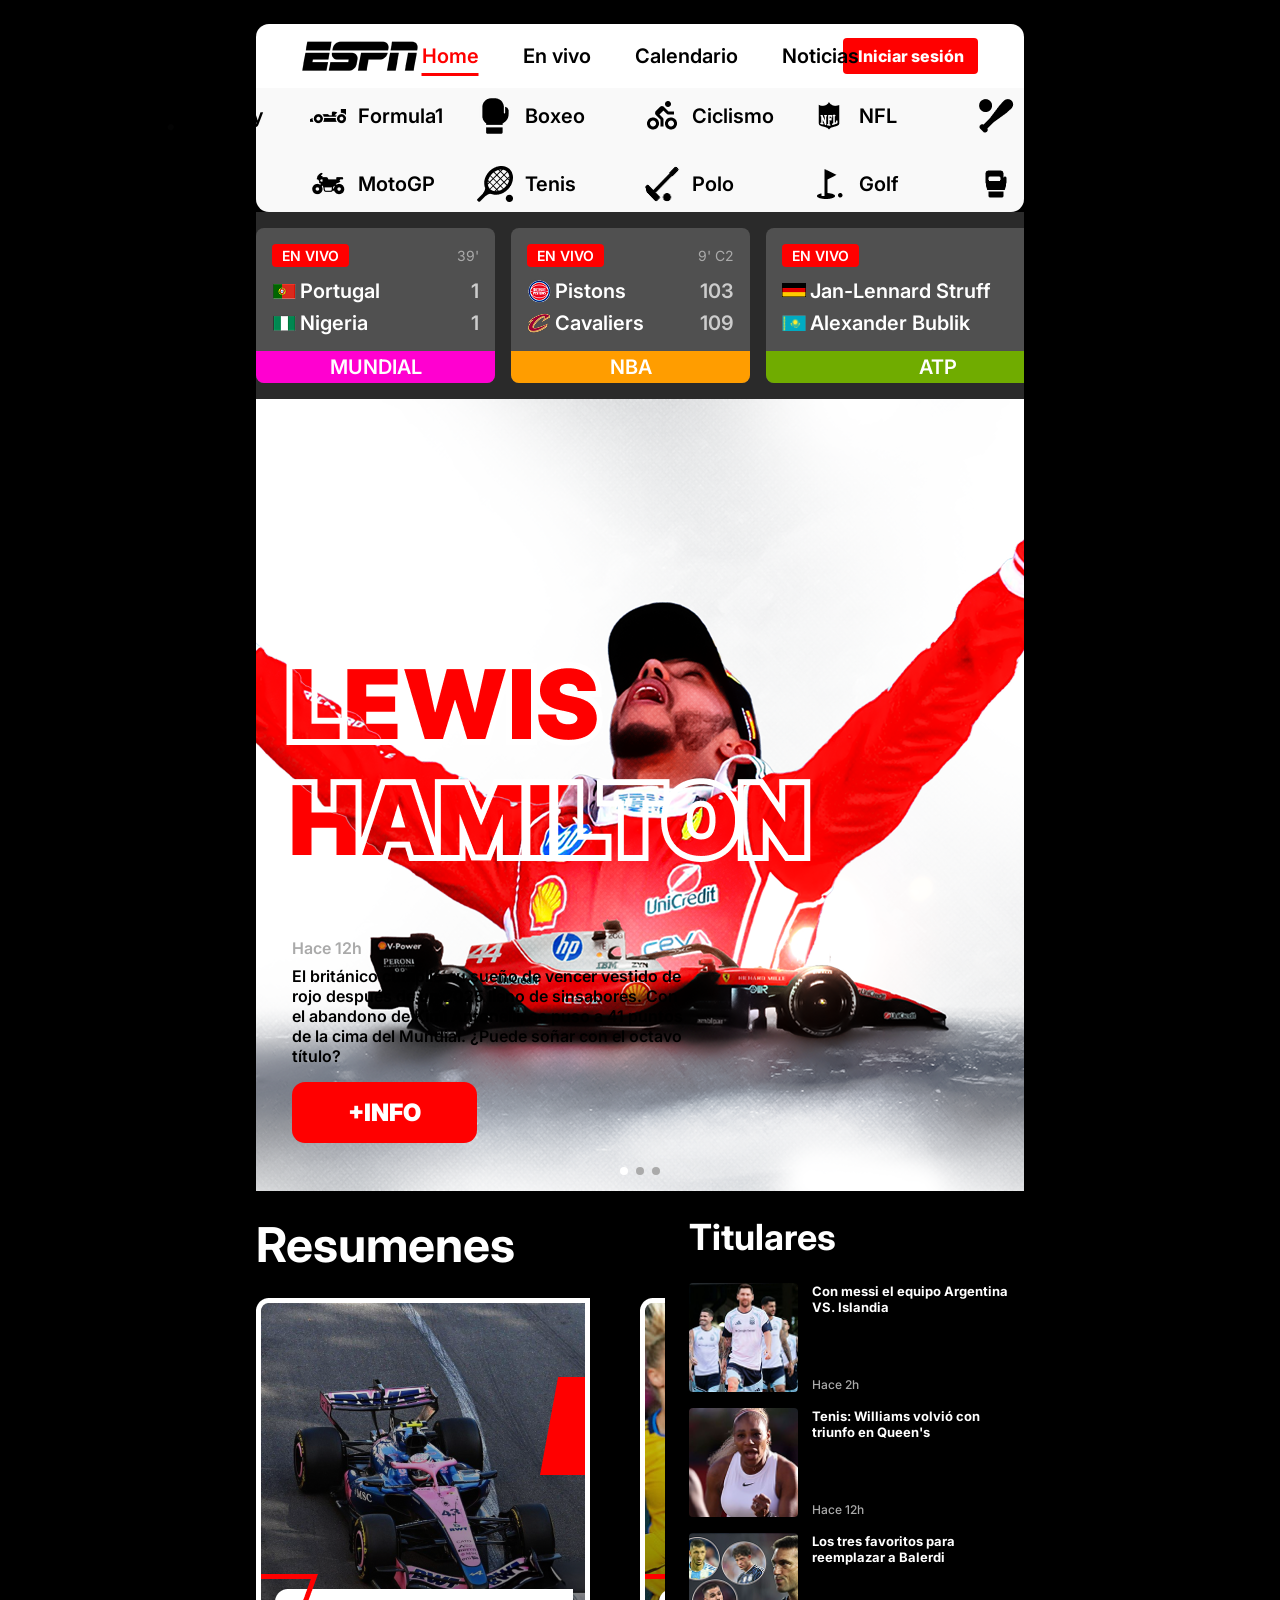
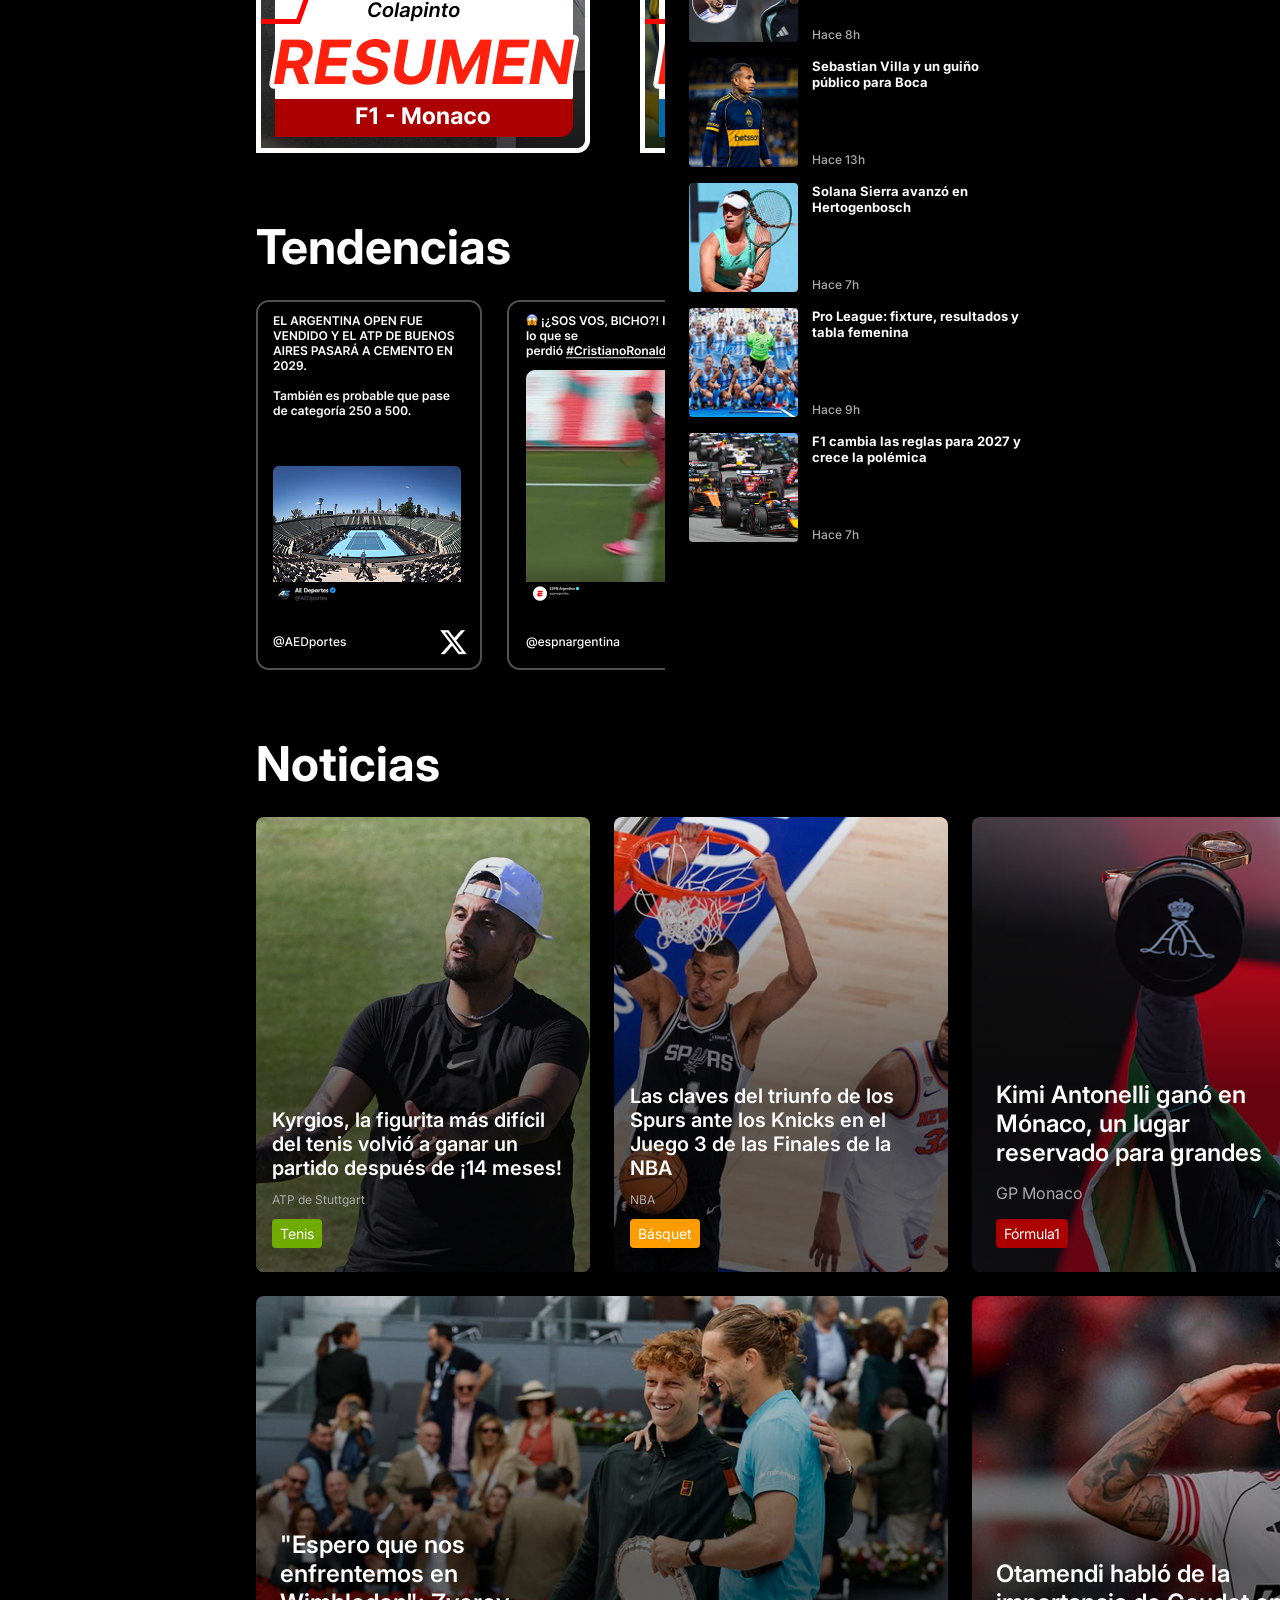
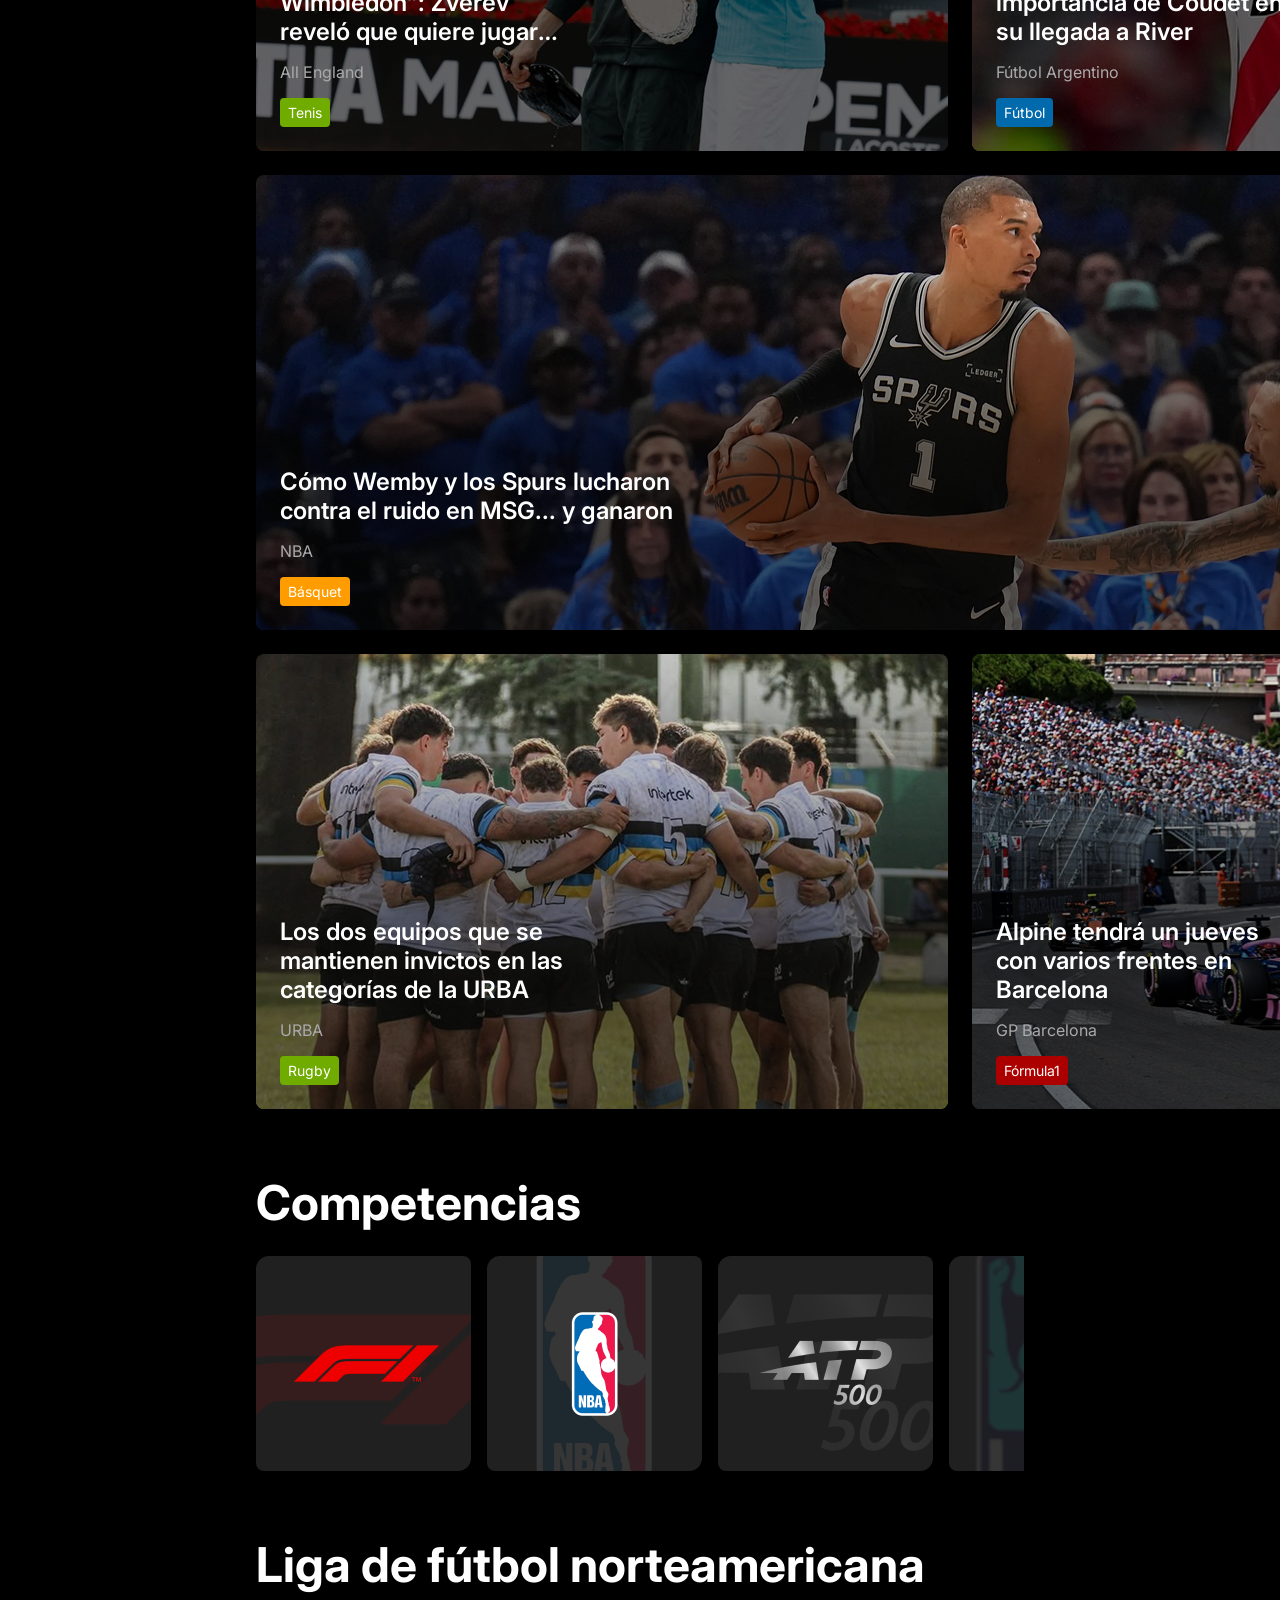
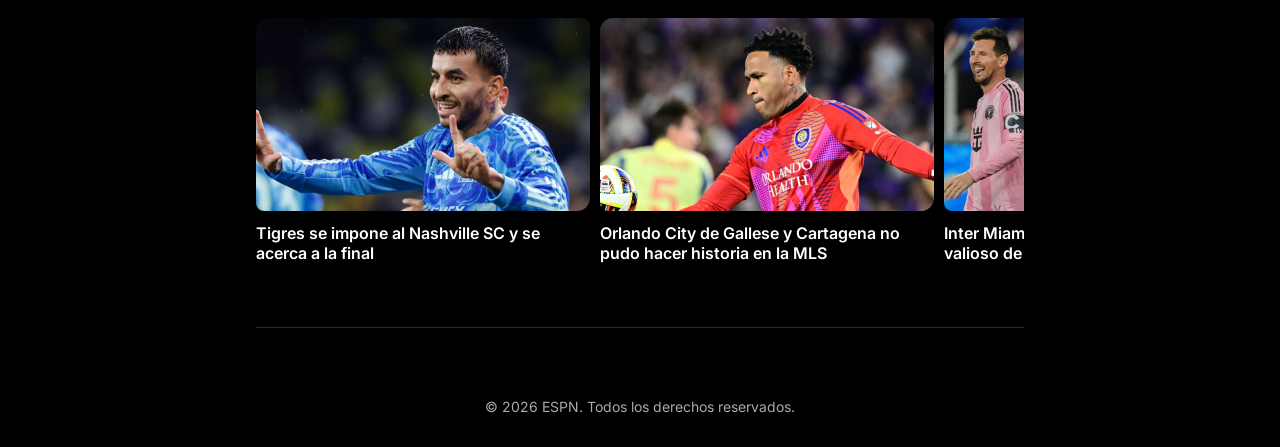
==== commit f00297e6: "todo" ====
--- a/index.html
+++ b/index.html
@@ -41,7 +41,86 @@
 
     </div>
   </header>
-
+<div class="mobile-drawer-overlay" id="mobileDrawerOverlay"></div>
+
+<nav class="mobile-drawer" id="mobileDrawer">
+  <a href="index.html" class="mobile-drawer__item">
+    <img src="assets/mobile/icon-home.png" alt="" width="24" height="24">
+    <span>Home</span>
+  </a>
+  <a href="en-vivo.html" class="mobile-drawer__item">
+    <img src="assets/mobile/icon-envivo.png" alt="" width="24" height="24">
+    <span>En vivo</span>
+  </a>
+  <a href="calendario.html" class="mobile-drawer__item">
+    <img src="assets/mobile/icon-calendario.png" alt="" width="24" height="24">
+    <span>Calendario</span>
+  </a>
+  <a href="noticias.html" class="mobile-drawer__item">
+    <img src="assets/mobile/icon-noticias.png" alt="" width="24" height="24">
+    <span>Noticias</span>
+  </a>
+  <a href="futbol.html" class="mobile-drawer__item">
+    <img src="assets/menu/futbol.png" alt="" width="24" height="24">
+    <span>Futbol</span>
+  </a>
+  <a href="rugby.html" class="mobile-drawer__item">
+    <img src="assets/menu/rugby.png" alt="" width="24" height="24">
+    <span>Rugby</span>
+  </a>
+  <a href="formula1.html" class="mobile-drawer__item">
+    <img src="assets/menu/formula1.png" alt="" width="24" height="24">
+    <span>Formula1</span>
+  </a>
+  <a href="nba.html" class="mobile-drawer__item">
+    <img src="assets/menu/nba.png" alt="" width="24" height="24">
+    <span>NBA</span>
+  </a>
+  <a href="tenis.html" class="mobile-drawer__item">
+    <img src="assets/menu/tenis.png" alt="" width="24" height="24">
+    <span>Tenis</span>
+  </a>
+  <a href="hockey.html" class="mobile-drawer__item">
+    <img src="assets/menu/hockey.png" alt="" width="24" height="24">
+    <span>Hockey</span>
+  </a>
+  <a href="boxeo.html" class="mobile-drawer__item">
+    <img src="assets/menu/boxeo.png" alt="" width="24" height="24">
+    <span>Boxeo</span>
+  </a>
+  <a href="mma.html" class="mobile-drawer__item">
+    <img src="assets/menu/mma.png" alt="" width="24" height="24">
+    <span>MMA</span>
+  </a>
+  <a href="polo.html" class="mobile-drawer__item">
+    <img src="assets/menu/polo.png" alt="" width="24" height="24">
+    <span>Polo</span>
+  </a>
+  <a href="ciclismo.html" class="mobile-drawer__item">
+    <img src="assets/menu/ciclismo.png" alt="" width="24" height="24">
+    <span>Ciclismo</span>
+  </a>
+  <a href="motogp.html" class="mobile-drawer__item">
+    <img src="assets/menu/motogp.png" alt="" width="24" height="24">
+    <span>MotoGP</span>
+  </a>
+  <a href="golf.html" class="mobile-drawer__item">
+    <img src="assets/menu/golf.png" alt="" width="24" height="24">
+    <span>Golf</span>
+  </a>
+  <a href="run.html" class="mobile-drawer__item">
+    <img src="assets/menu/run.png" alt="" width="24" height="24">
+    <span>RUN</span>
+  </a>
+  <a href="nfl.html" class="mobile-drawer__item">
+    <img src="assets/menu/nfl.png" alt="" width="24" height="24">
+    <span>NFL</span>
+  </a>
+  <a href="mlb.html" class="mobile-drawer__item">
+    <img src="assets/menu/mlb.png" alt="" width="24" height="24">
+    <span>MLB</span>
+  </a>
+</nav>
   <nav class="mobile-secondary-nav">
   <a href="index.html" class="mobile-secondary-nav__link mobile-secondary-nav__link--active">Home</a>
   <a href="en-vivo.html" class="mobile-secondary-nav__link">En vivo</a>
--- a/styles.css
+++ b/styles.css
@@ -1880,6 +1880,18 @@
 .inactive-link:hover {
   opacity: 1 !important;
 }
+.noticia-urba__header {
+  display: flex;
+  align-items: center;
+  justify-content: space-between;
+  gap: 24px;
+}
+
+.noticia-urba__logo {
+  width: 156px;
+  height: auto;
+  flex-shrink: 0;
+}
 
 
 
@@ -1890,10 +1902,20 @@
   display: none;
 }
 
-
+.hero__mobile-link {
+  display: none;
+}
 /* =====================
    RESPONSIVE MOBILE (max-width: 768px)
    ===================== */
+.event-text--short {
+  display: none;
+}
+
+.mobile-drawer,
+.mobile-drawer-overlay {
+  display: none;
+}
 
 @media (max-width: 768px) {
 
@@ -2037,7 +2059,9 @@
 }
 
 .score-card--tenis {
-  width: 181px; /* en mobile probablemente no haya espacio extra para tenis, ajustamos igual */
+  width: auto;
+  padding-left: 16px;
+  padding-right: 16px;
 }
 
 .score-card__live {
@@ -2294,5 +2318,807 @@
   padding-left: 16px;
   padding-right: 16px;
 }
-}
-
+/* Sport-navbar mobile: ícono+nombre fijo, links en carrusel scrolleable */
+.sport-navbar {
+  width: 100%;
+  margin-left: 0;
+  height: 36px;
+  top: 56px;
+  padding-left: 16px;
+}
+
+.sport-navbar__sport {
+  gap: 4px;
+  margin-left: 0;
+  padding-right: 16px;
+  border-right: 1px solid #CCCCCC;
+}
+
+.sport-navbar__sport img {
+  width: 24px;
+  height: 24px;
+}
+
+.sport-navbar__sport span {
+  font-size: 16px;
+  font-weight: 600;
+}
+
+.sport-navbar__links {
+  margin: 0;
+  padding-left: 16px;
+  gap: 16px;
+  overflow-x: auto;
+  scrollbar-width: none;
+  -ms-overflow-style: none;
+  flex-wrap: nowrap;
+}
+
+.sport-navbar__links::-webkit-scrollbar {
+  display: none;
+}
+
+.sport-navbar__link {
+  font-size: 16px;
+  font-weight: 400;
+  flex-shrink: 0;
+}
+
+/* Ajustamos el padding-top del body para páginas con sport-navbar en mobile */
+body:has(.sport-navbar) {
+  padding-top: 92px; /* 56px navbar + 36px sport-navbar */
+}
+
+/* vs-hero mobile (Tenis, NBA, Real Madrid) */
+.sport-page {
+  width: 100%;
+  margin-left: 0;
+  padding-left: 16px;
+  padding-right: 16px;
+}
+
+.vs-hero__img {
+  width: 370px;
+  height: 117px;
+}
+
+/* Resumen mobile */
+.resumen-hero {
+  width: 370px;
+  height: 224px;
+}
+.sport-page .section-title {
+  font-size: 24px;
+  font-weight: 700;
+  margin-bottom: 24px;
+}
+
+.player-card {
+  width: 106px;
+}
+
+.player-card img {
+  width: 106px;
+  height: 106px;
+}
+
+.player-card__name {
+  font-size: 12px;
+  font-weight: 500;
+  height: 36px;
+}
+
+.vs-hero__img {
+  width: 100%;
+  max-width: 370px;
+  height: 117px;
+}
+
+.resumen-hero {
+  width: 100%;
+  max-width: 370px;
+  height: 224px;
+  margin: 0;
+}
+.sport-page .sport-group__header img {
+  display: none;
+}
+
+/* Página de jugador (Sinner) mobile */
+.player-page {
+  width: 100%;
+  margin-left: 0;
+  padding-left: 16px;
+  padding-right: 16px;
+  margin-top: 24px;
+}
+
+.player-header {
+  display: flex;
+  flex-direction: column-reverse;
+  position: relative;
+}
+
+.player-header__text {
+  position: relative;
+  margin-top: 16px;
+}
+
+.player-name {
+  position: absolute;
+  top: -280px; /* sube para superponerse sobre la foto, que ahora está arriba */
+  left: 0;
+  z-index: 2;
+}
+
+.player-name__first {
+  font-size: 38px;
+  font-weight: 500;
+}
+
+.player-name__last {
+  font-size: 38px;
+  font-weight: 900;
+  border-bottom-width: 2px;
+}
+
+.player-rank {
+  position: absolute;
+  top: -190px;
+  left: 0;
+  z-index: 2;
+  gap: 4px;
+}
+
+.player-rank__flag {
+  width: 26px;
+  height: 18px;
+}
+
+.player-rank__text {
+  font-size: 12px;
+  font-style: italic;
+}
+
+.player-header__photo {
+  width: 236px;
+  height: 256px;
+  margin-left: auto;
+  margin-right: 0;
+  display: block;
+}
+
+.player-stats-card {
+  position: static;
+  width: 100%;
+  height: auto;
+  padding: 16px;
+  margin-top: 0;
+}
+
+.player-stats-card p,
+.player-stats-card li {
+  font-size: 16px;
+  font-weight: 600;
+}
+
+/* Historial: reutiliza el patrón de score-card de tenis */
+.player-matches {
+  margin-top: 24px;
+  gap: 8px;
+}
+
+.player-match-card {
+  width: auto;
+  height: auto;
+  padding-left: 16px;
+  padding-right: 16px;
+}
+
+.player-match-card__info {
+  font-size: 16px;
+}
+
+.player-match-card__player span {
+  font-size: 16px;
+}
+
+.player-match-card__sets span {
+  font-size: 16px;
+}
+/* Noticia individual (Hamilton/estilo) mobile */
+.noticia-page {
+  width: 100%;
+  margin-left: 0;
+  padding-left: 16px;
+  padding-right: 16px;
+  margin-top: 0;
+}
+
+.noticia-page > .section-title {
+  font-size: 20px;
+  font-weight: 600;
+  margin-top: 24px;
+  margin-bottom: 0;
+}
+
+.noticia-hero {
+  margin-top: 16px;
+}
+
+.noticia-hero__img {
+  width: 100%;
+  max-width: 370px;
+  height: 212px;
+}
+
+.noticia-content {
+  flex-direction: column;
+  margin-top: 16px;
+  gap: 16px;
+  align-items: stretch;
+}
+
+.noticia-content__left {
+  width: 100%;
+  gap: 16px;
+  justify-content: flex-start;
+  order: 1;
+  display: contents; /* para que sus hijos se mezclen con los hermanos en el order del padre */
+}
+
+.noticia-paragraph {
+  width: 100%;
+  padding: 10px 18px;
+}
+
+.noticia-paragraph p {
+  font-size: 16px;
+  font-weight: 400;
+}
+
+.noticia-content__right {
+  width: 100%;
+  padding: 10px 18px;
+  order: 3; /* aparece después del 2do párrafo */
+}
+
+.noticia-paragraph:nth-of-type(1) {
+  order: 1;
+}
+
+.noticia-paragraph:nth-of-type(2) {
+  order: 2;
+}
+
+.noticia-paragraph:nth-of-type(3) {
+  order: 4;
+}
+
+.noticia-paragraph:nth-of-type(4) {
+  order: 5;
+}
+
+.noticia-stats__title {
+  display: none; /* en mobile no se ve el título "Estadísticas", según tu captura */
+}
+
+.noticia-stats__item {
+  margin-top: 0;
+  font-size: 16px;
+  font-weight: 600;
+}
+
+.noticia-stats__item + .noticia-stats__item {
+  margin-top: 12px;
+}
+
+.noticia-author {
+  margin-top: 16px;
+  font-size: 14px;
+  font-weight: 600;
+  color: #CCCCCC;
+}
+
+.noticia-page .sport-group {
+  margin-top: 24px;
+}
+/* Dentro del media query */
+.hero__mobile-link {
+  display: block;
+  position: absolute;
+  top: 0;
+  left: 0;
+  width: 100%;
+  height: 100%;
+  z-index: 1;
+}
+
+/* Noticia Kimi mobile */
+.noticia-kimi-page {
+  width: 100%;
+  margin-left: 0;
+  padding-left: 16px;
+  padding-right: 16px;
+  margin-top: 24px;
+}
+
+/* El logo F1 y "GP MÓNACO" van juntos en una fila */
+.noticia-kimi__sport-logo {
+  width: 68px;
+  height: 38px;
+  display: inline-block;
+}
+
+.noticia-kimi-content {
+  flex-direction: column;
+  margin-top: 0;
+}
+
+.noticia-kimi__right {
+  width: 100%;
+  order: 1;
+}
+
+.noticia-kimi__title {
+  display: flex;
+  flex-direction: column;
+}
+.noticia-kimi__title-row {
+  display: flex;
+  gap: 6px;
+}
+
+.noticia-kimi__title-line {
+  font-size: 20px;
+  font-weight: 600;
+  white-space: nowrap;
+}
+.noticia-kimi__title-line--big {
+  display: flex;
+  align-items: center;
+  gap: 8px;
+  font-size: 36px;
+  font-weight: 700;
+  font-style: normal;
+  margin-top: 8px;
+  white-space: nowrap;
+}
+.noticia-kimi__photo {
+  width: 100%;
+  max-width: 370px;
+  height: 230px;
+  margin-top: 16px;
+}
+
+.noticia-kimi__text {
+  width: 100%;
+  order: 2;
+  padding: 16px;
+  gap: 24px;
+  margin-top: 16px;
+  background-color: #505050;
+  border-radius: 8px;
+}
+.noticia-kimi-page .sport-group {
+  margin-top: 24px;
+}
+.noticia-kimi__text p {
+  font-size: 16px;
+  font-weight: 400;
+}
+
+.noticia-kimi-page .noticia-author {
+  margin-top: 16px;
+  font-size: 14px;
+}
+/* Noticia URBA mobile */
+.noticia-urba__header {
+  flex-direction: row;
+  align-items: center;
+  justify-content: space-between;
+}
+
+.noticia-urba__logo {
+  height: 60px;
+  width: auto;
+  margin-top: 0;
+}
+
+.noticia-kimi__title--urba .noticia-kimi__title-line:nth-child(1) {
+  font-size: 20px;
+  font-weight: 600;
+}
+
+.noticia-kimi__title--urba .noticia-kimi__title-line:nth-child(2) {
+  font-size: 24px;
+  font-weight: 700;
+}
+
+.noticia-kimi__title--urba em {
+  font-style: italic;
+  font-weight: 700;
+}
+
+/* Página minuto a minuto mobile */
+.match-page {
+  width: 100%;
+  margin-left: 0;
+  padding-left: 16px;
+  padding-right: 16px;
+  margin-top: 24px;
+}
+
+.vs-hero__img {
+  width: 370px;
+  height: 120px;
+}
+
+.match-header {
+  margin-top: 24px;
+  text-align: left;
+}
+
+.match-header__title,
+.match-header__instance {
+  font-size: 20px;
+  font-weight: 700;
+}
+
+.match-header__instance {
+  margin-top: 4px;
+}
+
+.match-plays {
+  margin-top: 24px;
+  gap: 16px;
+}
+
+.match-play {
+  width: 100%;
+  max-width: 370px;
+  flex-direction: row;
+  align-items: flex-start;
+  justify-content: space-between;
+  padding: 12px 14px;
+  gap: 8px;
+}
+
+.match-play__info {
+  max-width: 100%;
+  gap: 4px;
+}
+
+.match-play__title,
+.match-play__time {
+  font-size: 14px;
+}
+
+.match-play__desc {
+  font-size: 14px;
+}
+
+.match-play__score {
+  align-self: center;
+  gap: 32px;
+  flex-shrink: 0;
+}
+
+.match-play__number {
+  font-size: 20px;
+}
+
+.match-play__abbr {
+  font-size: 14px;
+}
+
+/* Página Noticias mobile */
+.noticias-page {
+  width: 100%;
+  margin-left: 0;
+  padding-left: 16px;
+  padding-right: 16px;
+  margin-top: 24px;
+}
+
+.noticias-page > .section-title {
+  font-size: 24px;
+  font-weight: 700;
+}
+
+.noticias-page .filters-bar {
+  gap: 12px;
+  flex-wrap: wrap;
+}
+
+.filter-btn {
+  width: auto;
+  padding: 4px 6px;
+  gap: 4px;
+  font-size: 14px;
+  font-weight: 500;
+}
+
+.filter-btn svg {
+  width: 24px;
+  height: 24px;
+}
+
+.noticias-page .sport-group {
+  margin-top: 48px;
+}
+
+.noticias-page .sport-group:first-of-type {
+  margin-top: 36px;
+}
+
+.sport-group__header img {
+  width: 36px;
+  height: 36px;
+}
+
+.sport-group__header {
+  gap: 16px;
+}
+
+.noticias-page .news-carousel {
+  margin-top: 36px;
+}
+
+/* Página En Vivo mobile */
+.en-vivo-page {
+  width: 100%;
+  margin-left: 0;
+  padding-left: 16px;
+  padding-right: 16px;
+  margin-top: 24px;
+}
+
+.en-vivo-page > .section-title {
+  font-size: 24px;
+  font-weight: 700;
+}
+
+.en-vivo-page .filters-bar {
+  gap: 12px;
+  flex-wrap: wrap;
+}
+
+.en-vivo-page .sport-group {
+  margin-top: 48px;
+}
+
+.en-vivo-page .sport-group:first-of-type {
+  margin-top: 36px;
+}
+
+.en-vivo-page .sport-group__header img {
+  width: 36px;
+  height: 36px;
+}
+
+.en-vivo-page .live-cards-row {
+  gap: 16px;
+}
+
+/* Card grande de En vivo mobile */
+.live-card {
+  width: 276px;
+  height: auto;
+  padding: 12px 16px;
+}
+
+.live-card__team {
+  width: auto;
+  height: auto;
+  gap: 4px;
+}
+
+.live-card__team img {
+  width: 24px;
+  height: 24px;
+}
+
+.live-card__team-name {
+  margin-top: 4px;
+  font-size: 14px;
+  font-weight: 600;
+}
+
+.live-card__team-record {
+  margin-top: 4px;
+  font-size: 14px;
+}
+
+.live-card__team-score {
+  margin-top: 4px;
+  font-size: 16px;
+  font-weight: 600;
+}
+
+.live-card__center {
+  width: auto;
+  height: auto;
+  margin: 0 18px;
+}
+
+.live-card__time {
+  font-size: 16px;
+  font-weight: 600;
+}
+
+.live-card__event {
+  margin-top: 16px;
+  padding: 8px;
+  gap: 8px;
+}
+
+.live-card-f1__drivers .live-card__event {
+  margin-top: 8px;
+}
+
+.live-card__event img {
+  width: 24px;
+  height: 24px;
+}
+
+.live-card__event-text,
+.live-card__event-time {
+  font-size: 14px;
+  font-weight: 600;
+}
+
+.live-card__league {
+  margin-top: 12px;
+  margin-left: -16px;
+  margin-right: -16px;
+  margin-bottom: -12px;
+  width: calc(100% + 32px);
+  font-size: 20px;
+  font-weight: 600;
+  position: static;
+  border-radius: 0 0 8px 8px;
+  height: auto;
+  padding: 6px;
+}
+.live-card__teams {
+  align-items: center;
+}
+
+.event-text--full {
+  display: none;
+}
+
+.event-text--short {
+  display: inline;
+}
+/* Página Calendario mobile */
+.calendario-page {
+  width: 100%;
+  margin-left: 0;
+  padding-left: 16px;
+  padding-right: 16px;
+  margin-top: 24px;
+}
+
+.calendario-page > .section-title {
+  font-size: 24px;
+  font-weight: 700;
+}
+
+.calendario-page .filters-bar {
+  gap: 12px;
+  flex-wrap: wrap;
+}
+
+.calendario-page .day-group {
+  margin-top: 48px;
+}
+
+.calendario-page .day-group:first-of-type {
+  margin-top: 36px;
+}
+
+.calendar-cards-row {
+  gap: 16px;
+  flex-wrap: nowrap;
+  overflow-x: auto;
+  scrollbar-width: none;
+  -ms-overflow-style: none;
+}
+.calendar-cards-row::-webkit-scrollbar {
+  display: none;
+}
+
+.calendar-card {
+  flex-shrink: 0;
+  width: 260px;
+  height: 205px;
+  padding: 16px 14px;
+}
+
+.calendar-card__instance,
+.calendar-card__time {
+  font-size: 16px;
+  font-weight: 600;
+}
+
+.calendar-card__teams {
+  margin-top: 12px;
+  gap: 24px;
+}
+
+.calendar-card__team img {
+  width: 36px;
+  height: 36px;
+}
+
+.calendar-card__team-name {
+  font-size: 16px;
+  font-weight: 600;
+}
+
+.calendar-card__league {
+  font-size: 20px;
+  font-weight: 600;
+}
+
+.mobile-drawer-overlay {
+  display: block;
+  position: fixed;
+  top: 0;
+  left: 0;
+  width: 100%;
+  height: 100%;
+  background-color: rgba(0, 0, 0, 0.6);
+  z-index: 199;
+  opacity: 0;
+  pointer-events: none;
+  transition: opacity 0.25s ease;
+}
+
+.mobile-drawer-overlay--open {
+  opacity: 1;
+  pointer-events: auto;
+}
+
+.mobile-drawer {
+  display: flex;
+  flex-direction: column;
+  gap: 16px;
+  position: fixed;
+  top: 0;
+  left: 0;
+  width: 204px;
+  height: 100%;
+  background-color: var(--color-white);
+  padding: 16px;
+  z-index: 200;
+  overflow-y: auto;
+  transform: translateX(-100%);
+  transition: transform 0.25s ease;
+}
+
+.mobile-drawer--open {
+  transform: translateX(0);
+}
+
+.mobile-drawer__item {
+  display: flex;
+  align-items: center;
+  gap: 8px;
+  padding: 4px 0;
+  text-decoration: none;
+  color: var(--color-black);
+  font-family: var(--font-main);
+  font-weight: 600;
+  font-size: 16px;
+}
+
+.mobile-drawer__item img {
+  width: 24px;
+  height: 24px;
+  flex-shrink: 0;
+}
+}
+
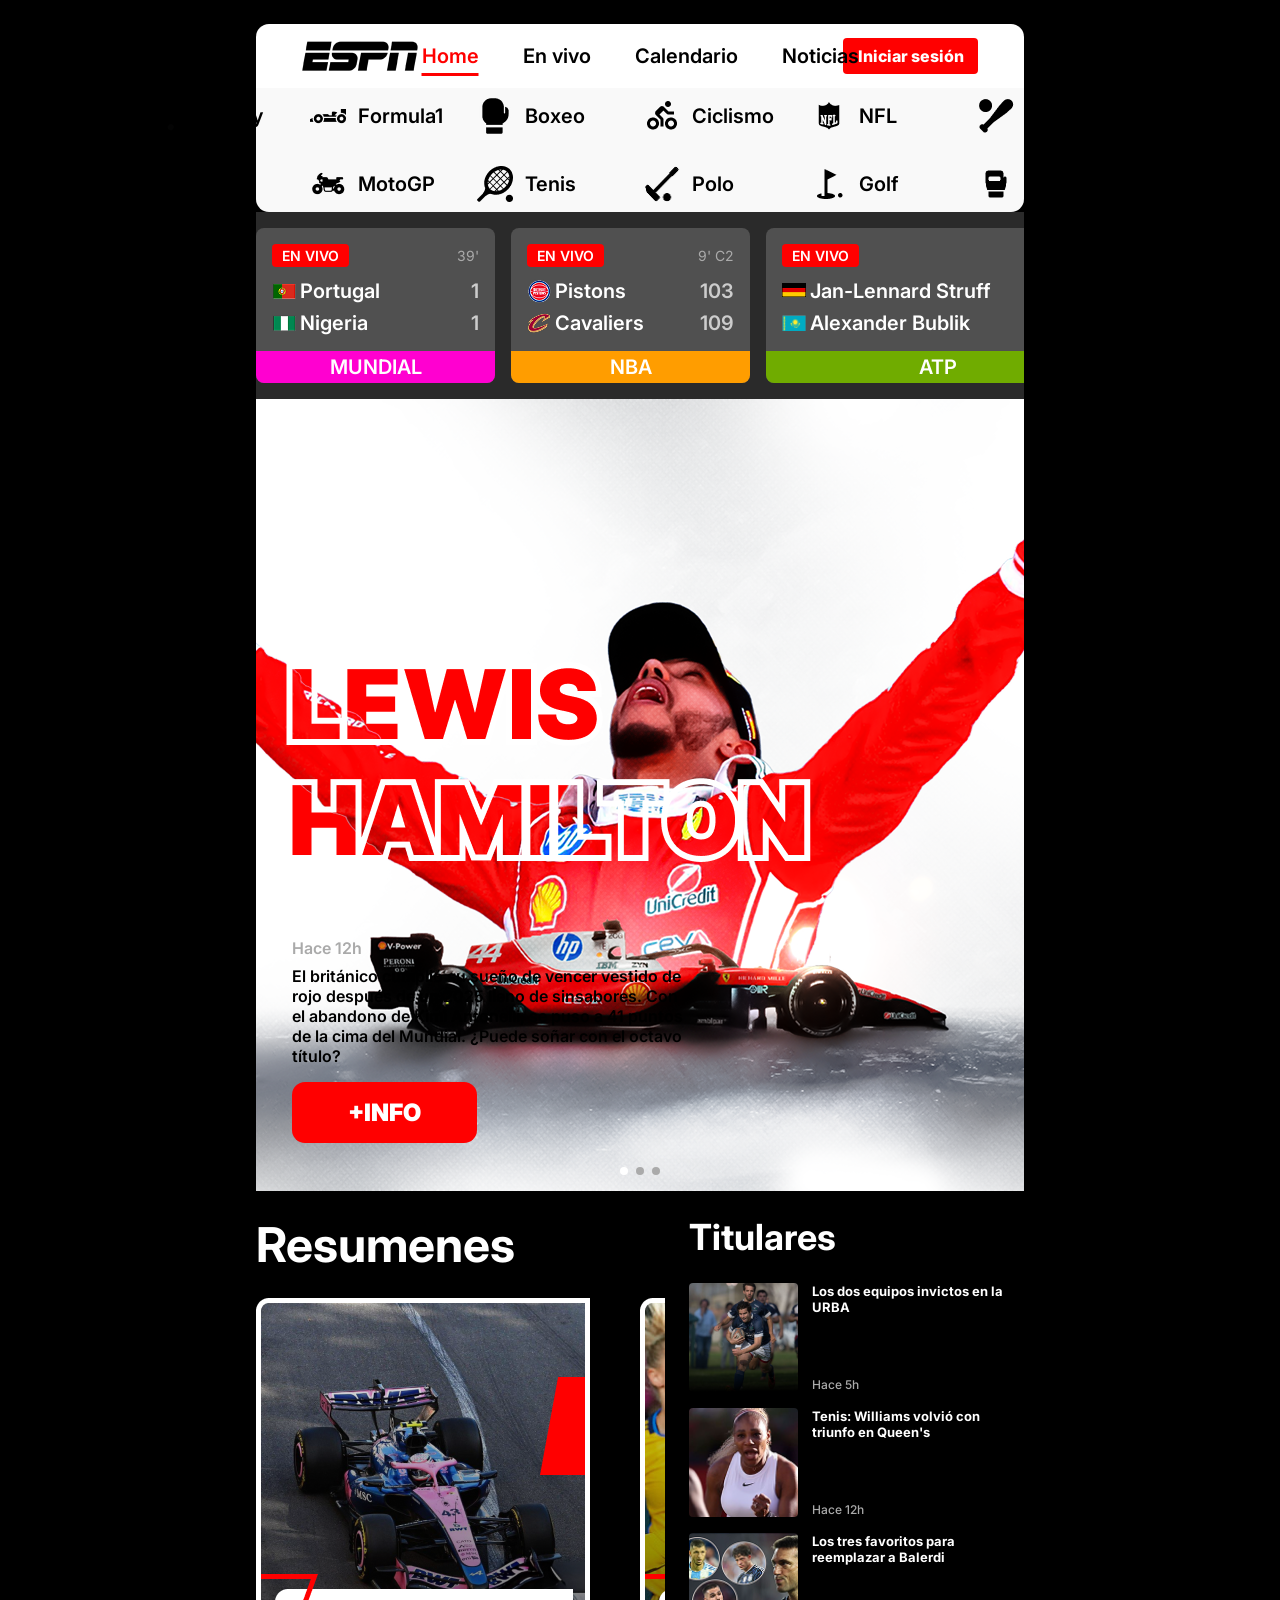
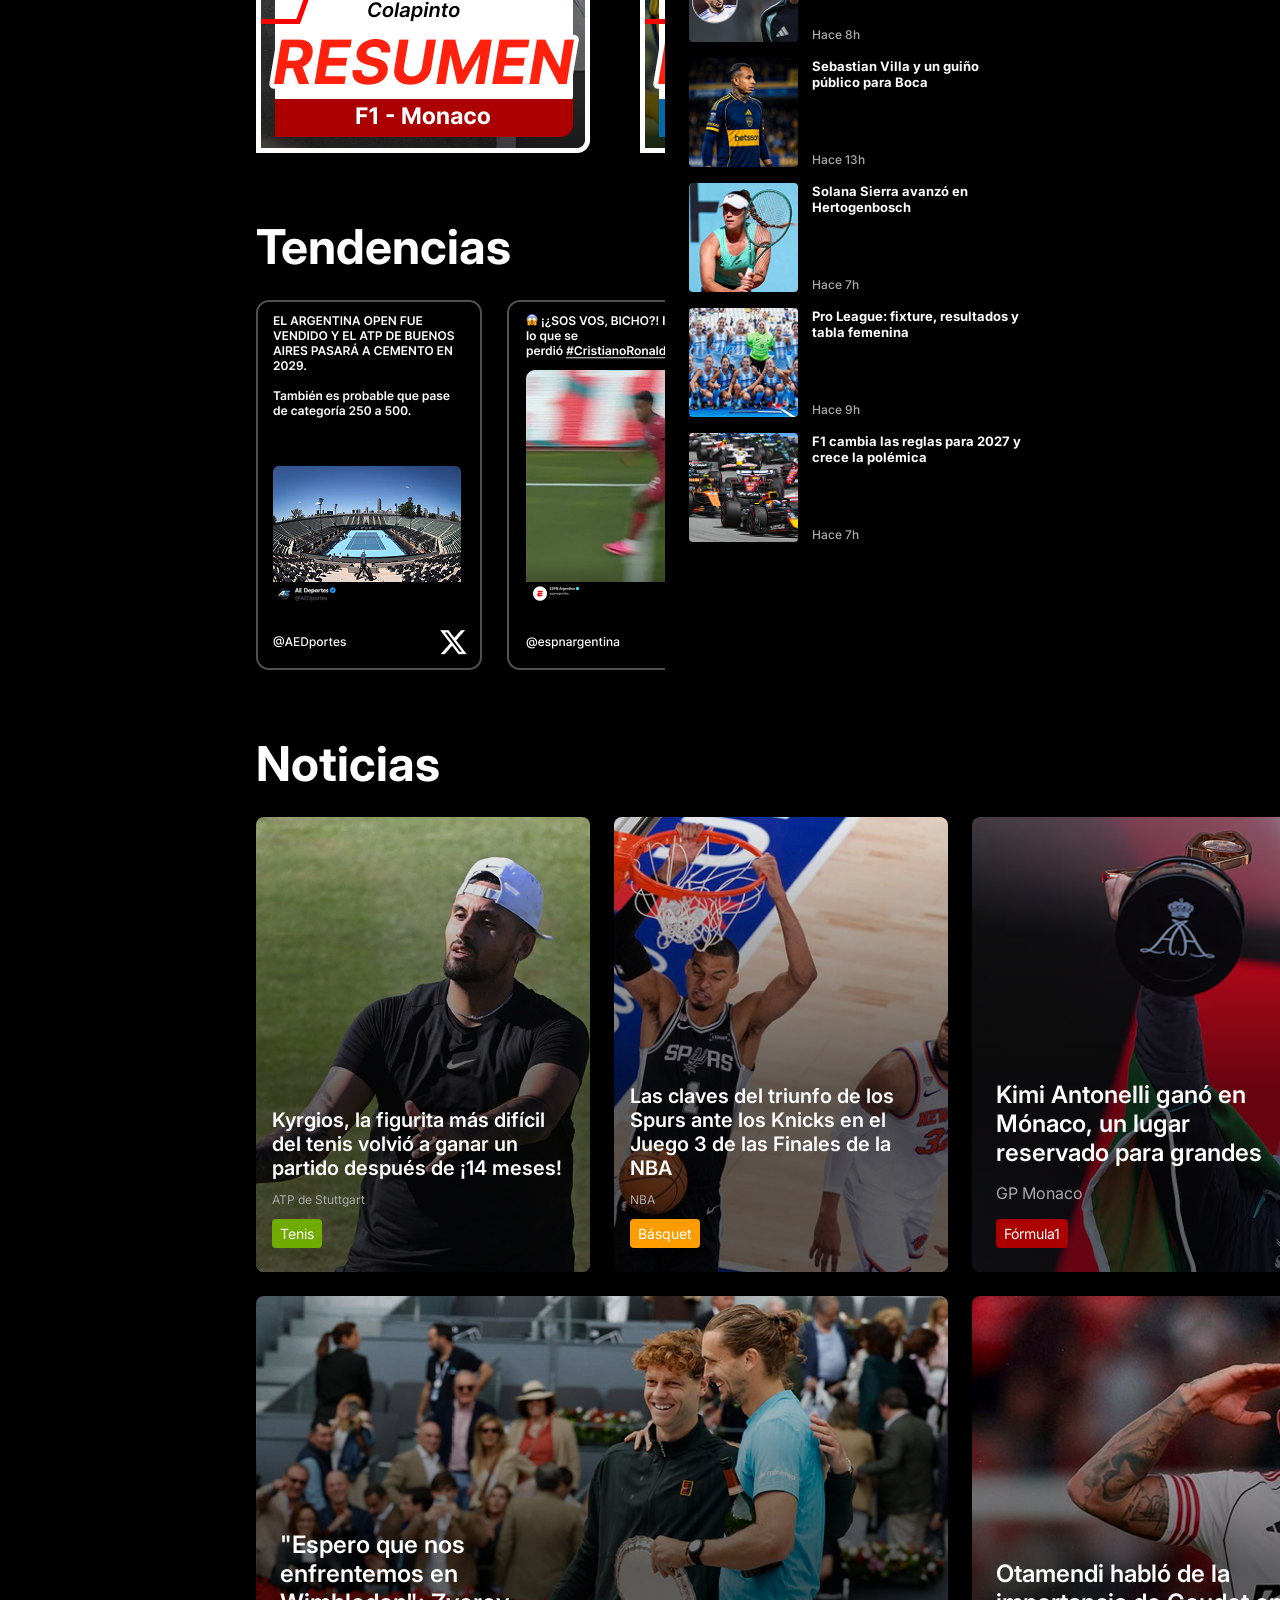
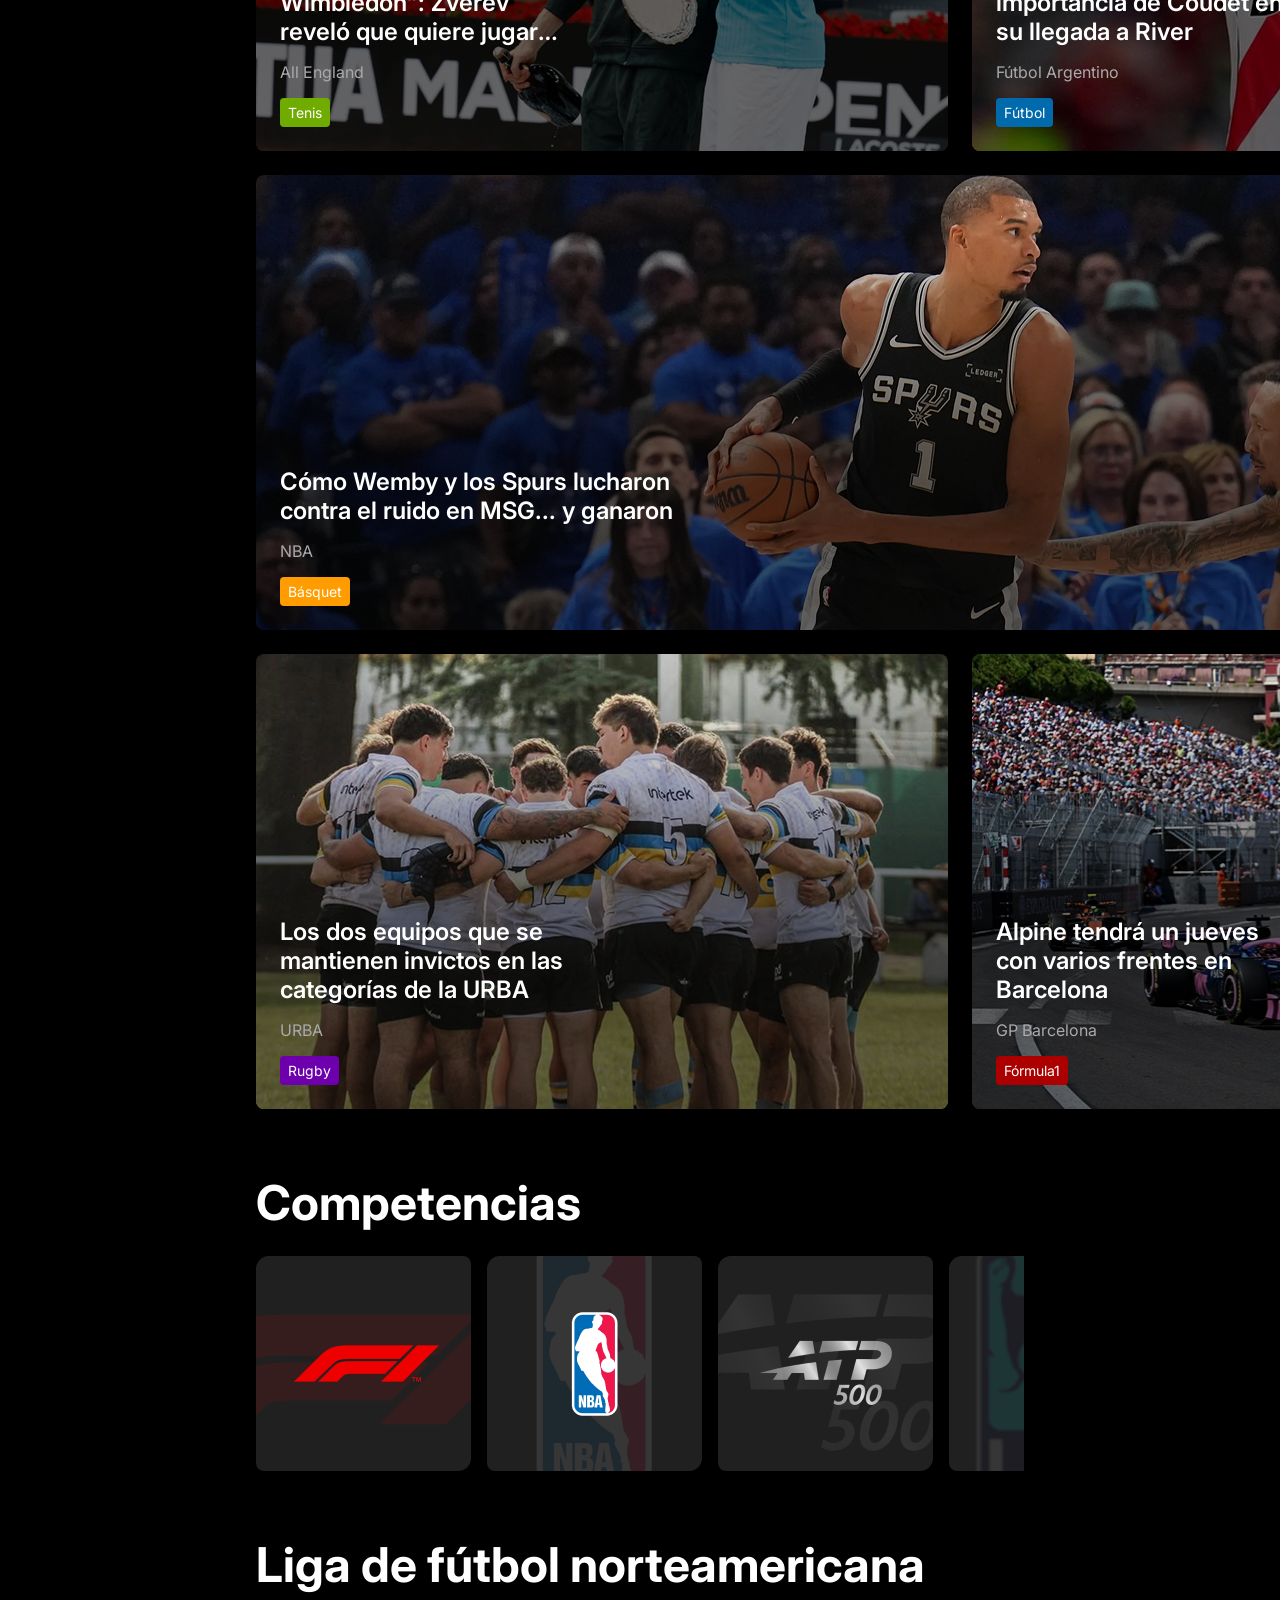
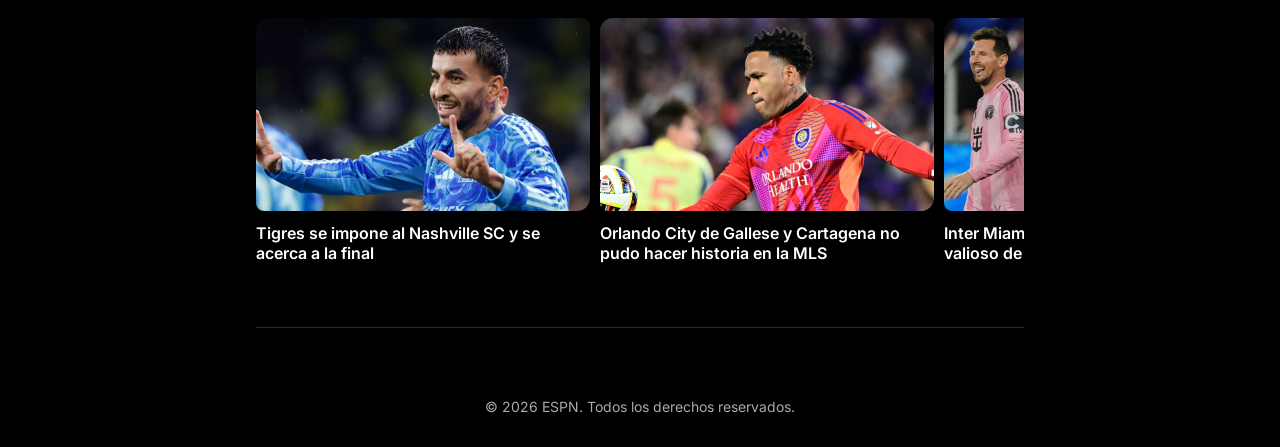
==== commit 2d06ca49: "mas final" ====
--- a/index.html
+++ b/index.html
@@ -469,13 +469,13 @@
   <div class="titulares-col">
     <h2 class="section-title section-title--36">Titulares</h2>
     <div class="titulares-list">
-      <a href="#" class="titular-item inactive-link">
-        <img src="assets/titulares/titular1.png" alt="" width="109" height="109">
-        <div class="titular-item__text">
-          <p class="titular-item__title">Con messi el equipo Argentina VS. Islandia</p>
-          <span class="titular-item__time">Hace 2h</span>
-        </div>
-      </a>
+      <a href="noticia-urba.html" class="titular-item">
+  <img src="assets/noticias/urba-rugby.png" alt="" width="109" height="109">
+  <div class="titular-item__text">
+    <p class="titular-item__title">Los dos equipos invictos en la URBA</p>
+    <span class="titular-item__time">Hace 5h</span>
+  </div>
+</a>
       <a href="#" class="titular-item inactive-link">
         <img src="assets/titulares/titular2.png" alt="" width="109" height="109">
         <div class="titular-item__text">
@@ -597,7 +597,7 @@
     <div class="news-card__overlay news-card__overlay--v2">
       <p class="news-card__title news-card__title--v2">Los dos equipos que se mantienen invictos en las categorías de la URBA</p>
       <span class="news-card__league news-card__league--v2">URBA</span>
-      <span class="news-card__tag" style="background-color: var(--color-tenis);">Rugby</span>
+      <span class="news-card__tag" style="background-color: var(--color-rugby);">Rugby</span>
     </div>
   </a>
 
--- a/styles.css
+++ b/styles.css
@@ -16,6 +16,7 @@
 --color-tenis: #70AC00;
 --color-ufc: #330376;
 --color-f1: #AC0000;
+--color-rugby: #6D00AC;
 
   --font-main: 'Inter', sans-serif;
 
@@ -1915,6 +1916,18 @@
 .mobile-drawer,
 .mobile-drawer-overlay {
   display: none;
+}
+
+.calendar-featured {
+  margin-top: 64px;
+}
+
+.calendar-featured__img {
+  width: 1408px;
+  height: 792px;
+  object-fit: cover;
+  border-radius: 8px;
+  display: block;
 }
 
 @media (max-width: 768px) {
@@ -3120,5 +3133,11 @@
   height: 24px;
   flex-shrink: 0;
 }
-}
-
+
+.calendar-featured__img {
+  width: 100%;
+  max-width: 370px;
+  height: 208px;
+}
+}
+
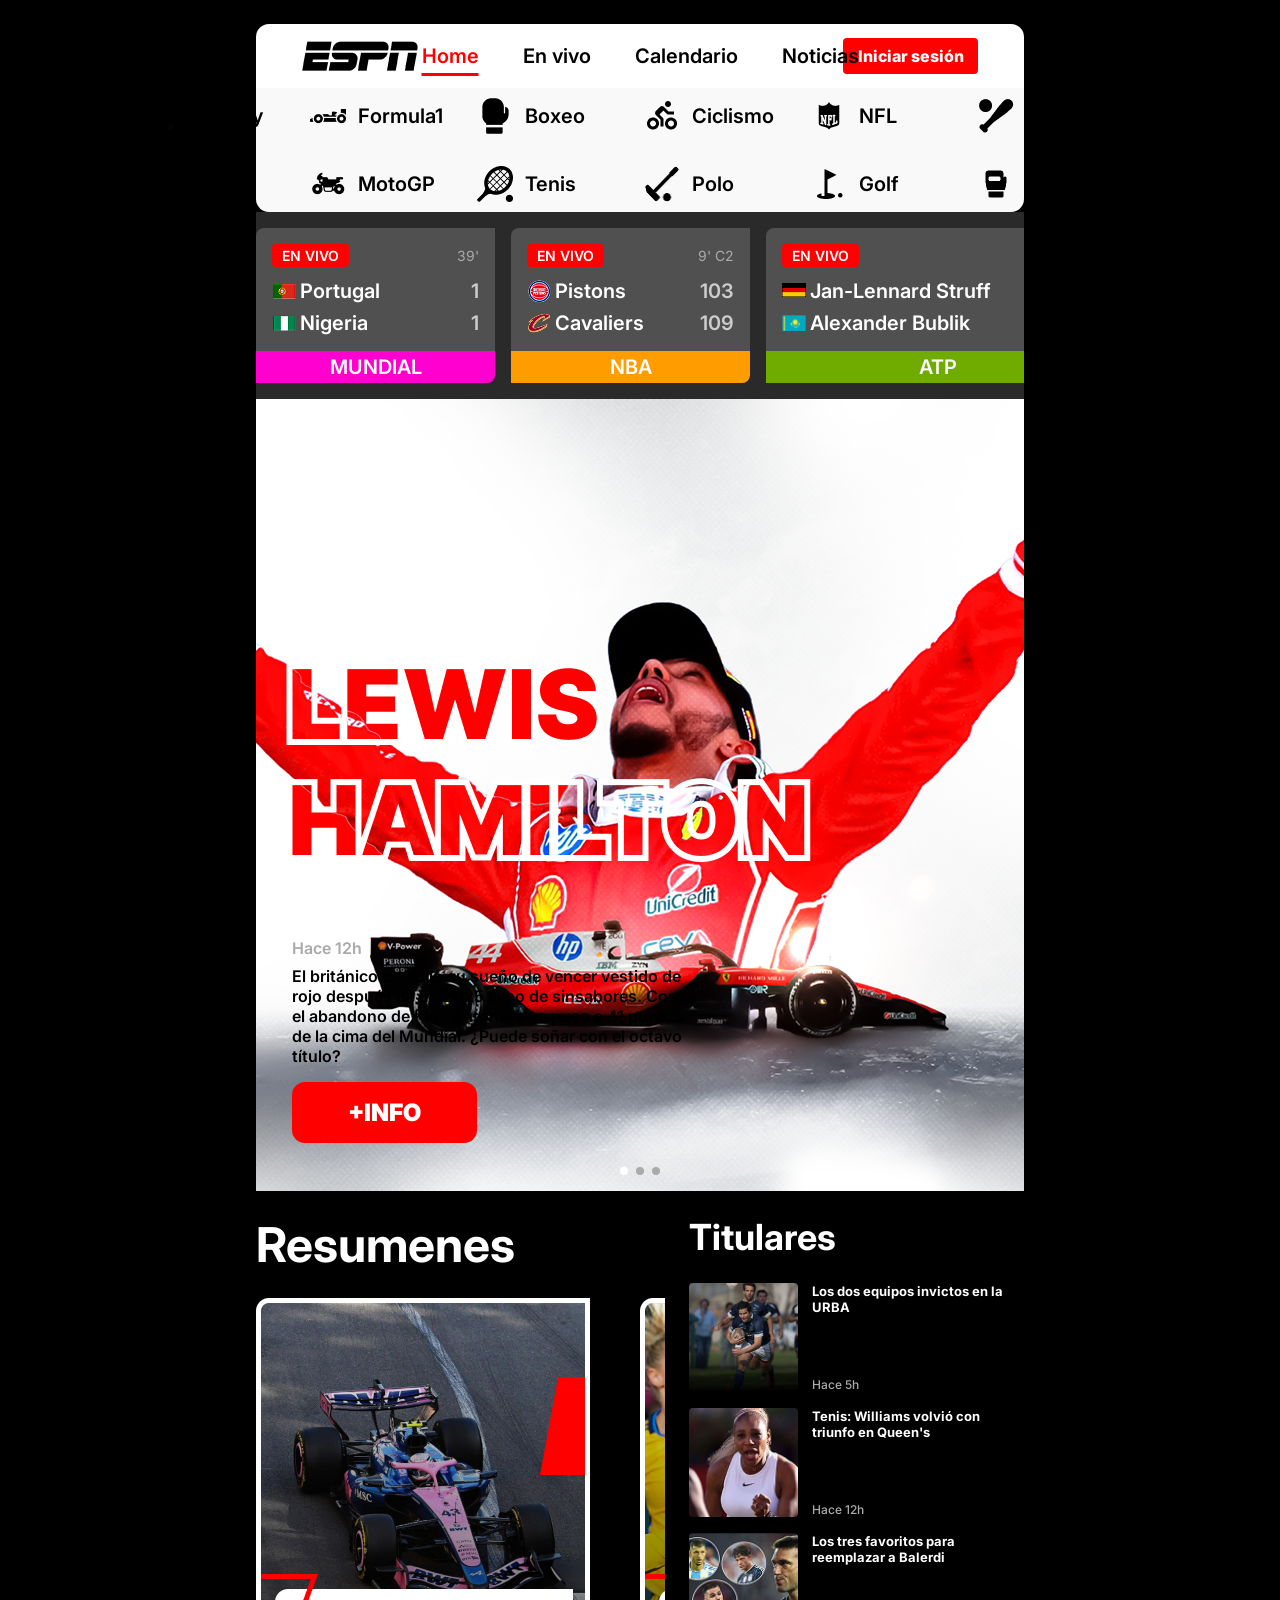
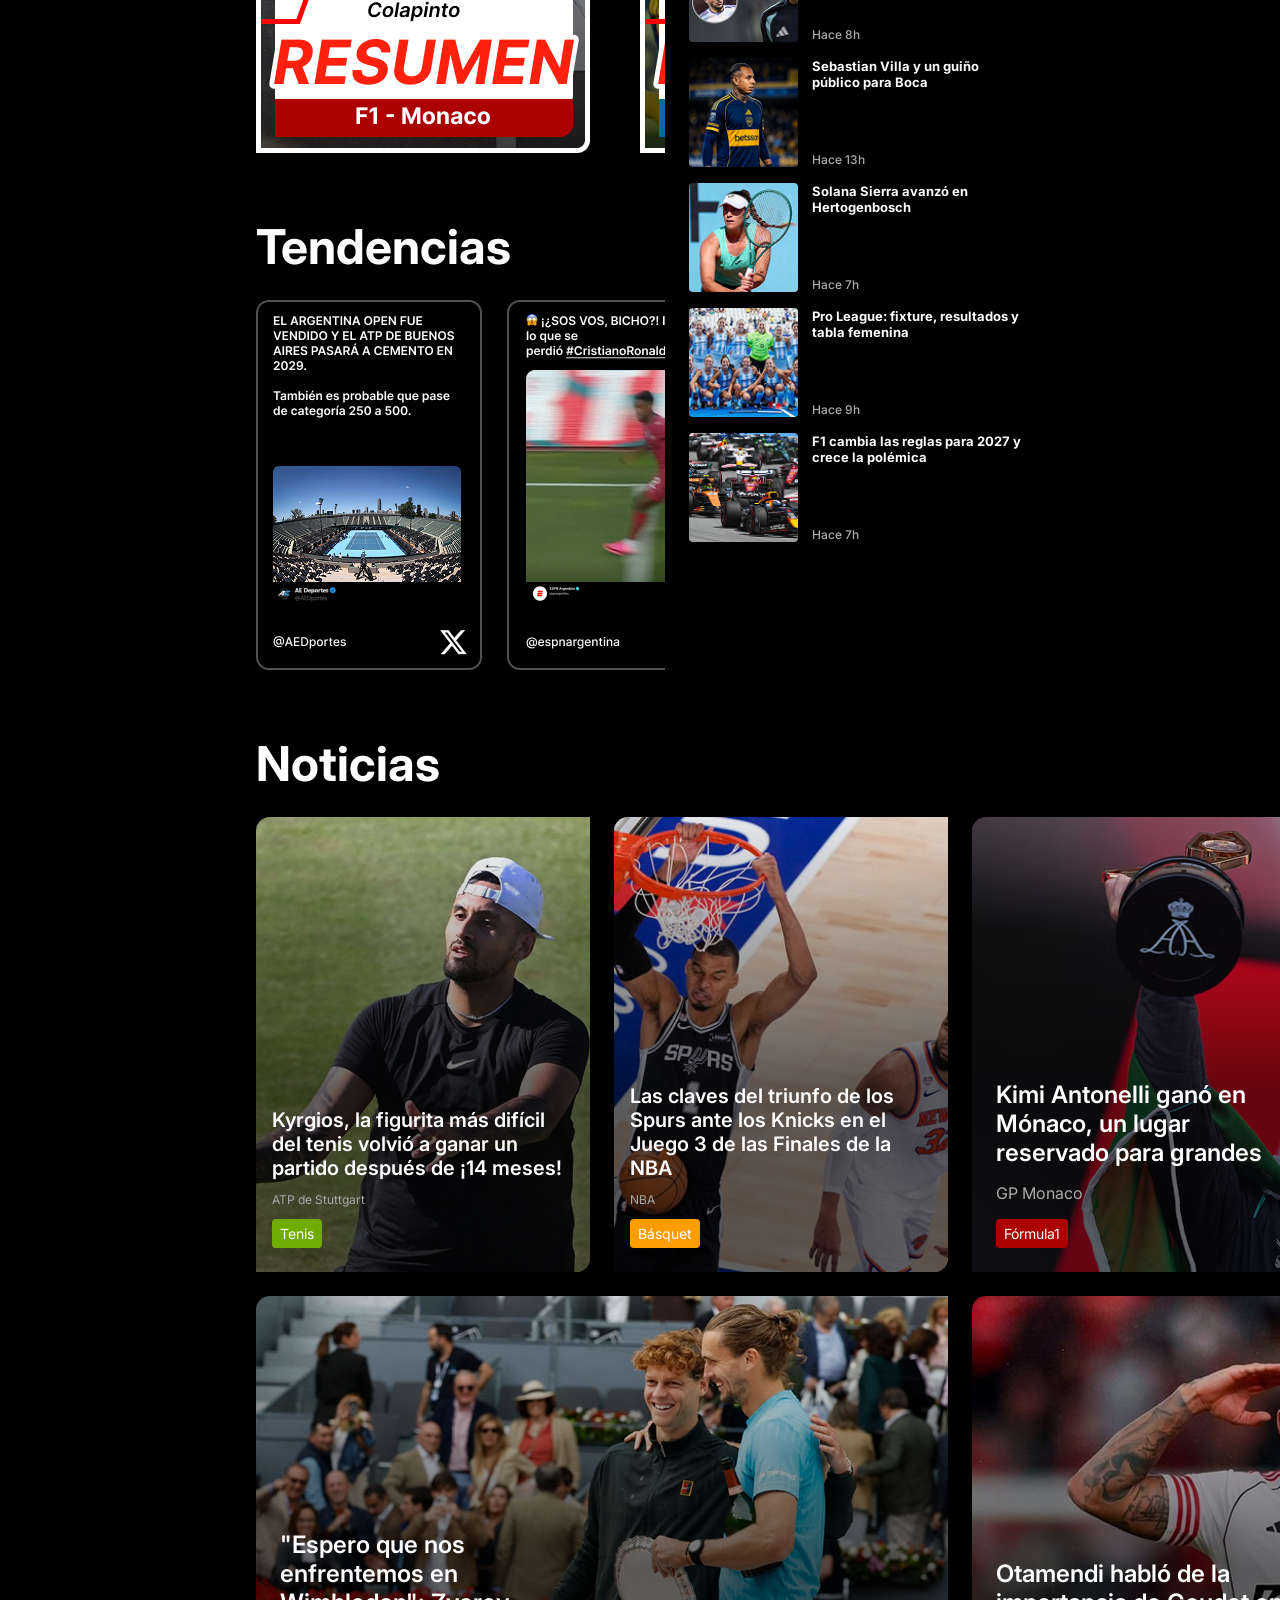
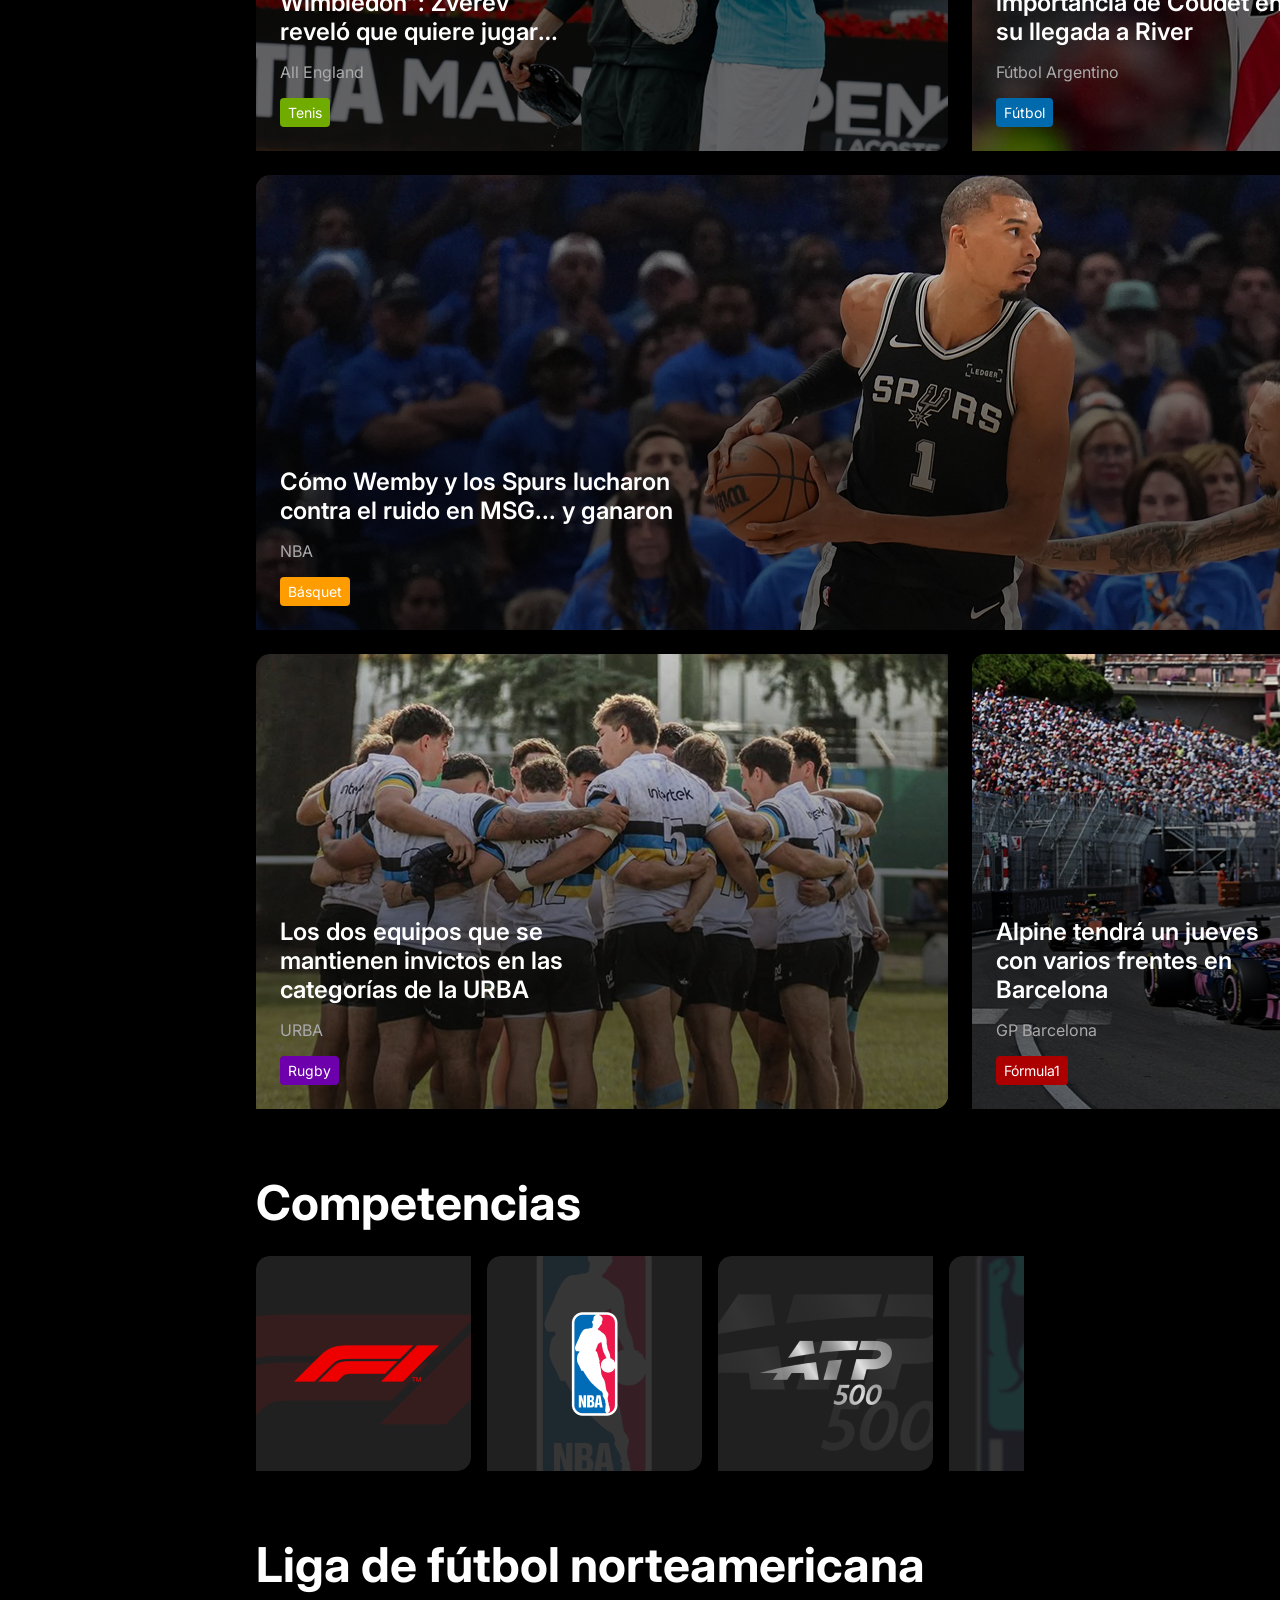
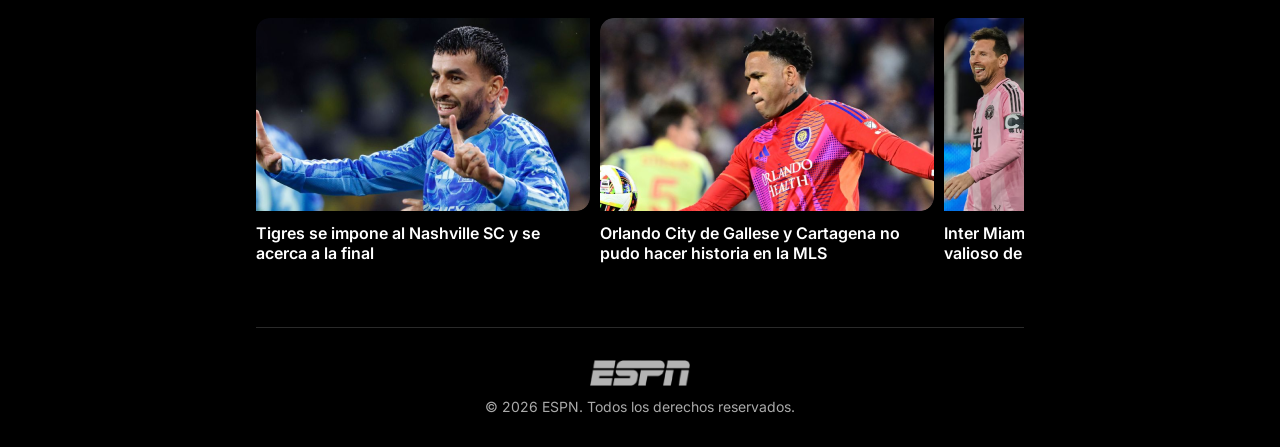
==== commit 9dd3c33b: "final" ====
--- a/index.html
+++ b/index.html
@@ -687,7 +687,7 @@
 </section>
 
 <footer class="footer">
-  <img src="assets/logo.png" alt="ESPN" width="100" height="26" class="footer__logo">
+  <img src="assets/logo2.png" alt="ESPN" width="100" height="26" class="footer__logo">
   <p class="footer__text">© 2026 ESPN. Todos los derechos reservados.</p>
 </footer>
 
--- a/styles.css
+++ b/styles.css
@@ -1930,6 +1930,31 @@
   display: block;
 }
 
+.resumen-card,
+.news-card,
+.tendencia-card,
+.logo-carousel__item,
+.news-carousel__item img,
+.player-card,
+.vs-hero__img,
+.resumen-hero,
+.noticia-hero__img,
+.player-header__photo {
+  border-radius: 14px 0 14px 0;
+}
+.score-card,
+.calendar-card,
+.live-card,
+.player-match-card,
+.match-play {
+  border-radius: 8px 0 8px 0;
+}
+.score-card__league,
+.live-card__league,
+.calendar-card__league {
+  border-radius: 0 0 8px 0;
+}
+
 @media (max-width: 768px) {
 
   /* Reset de grilla mobile */
